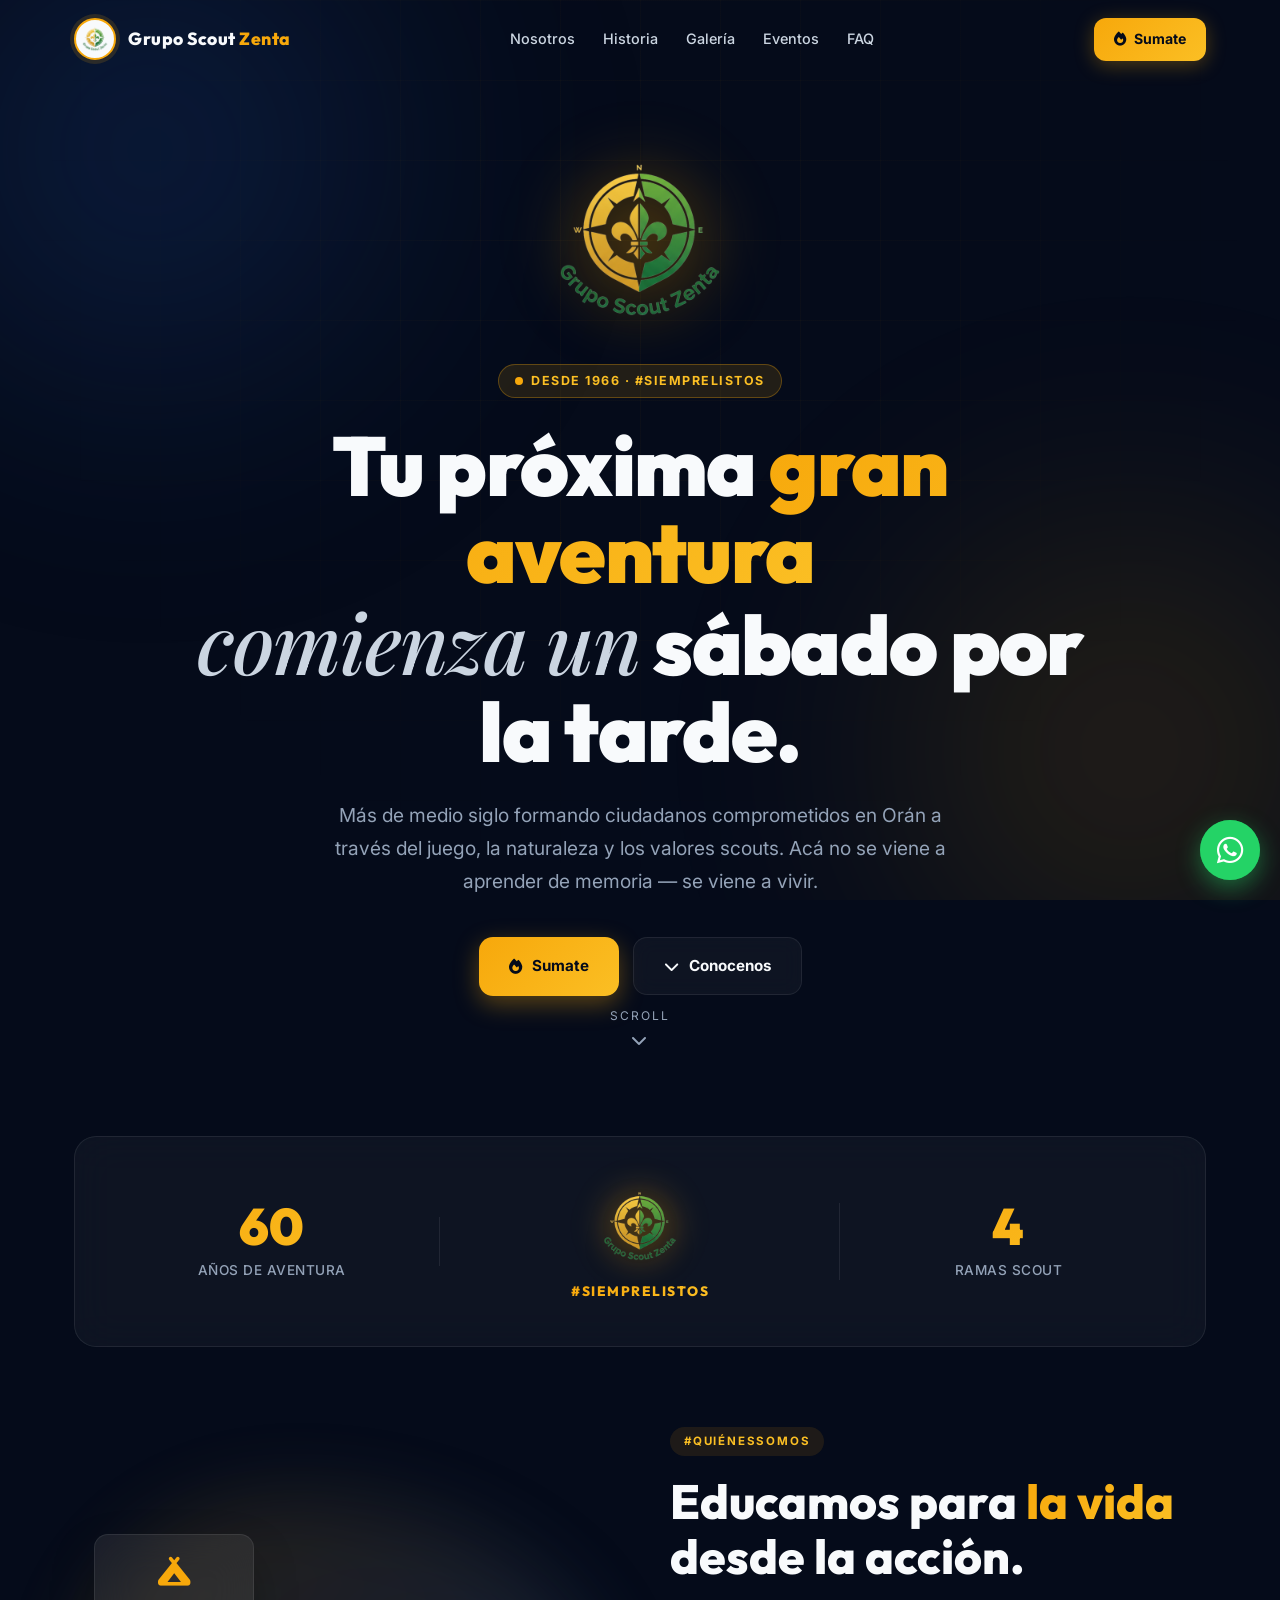
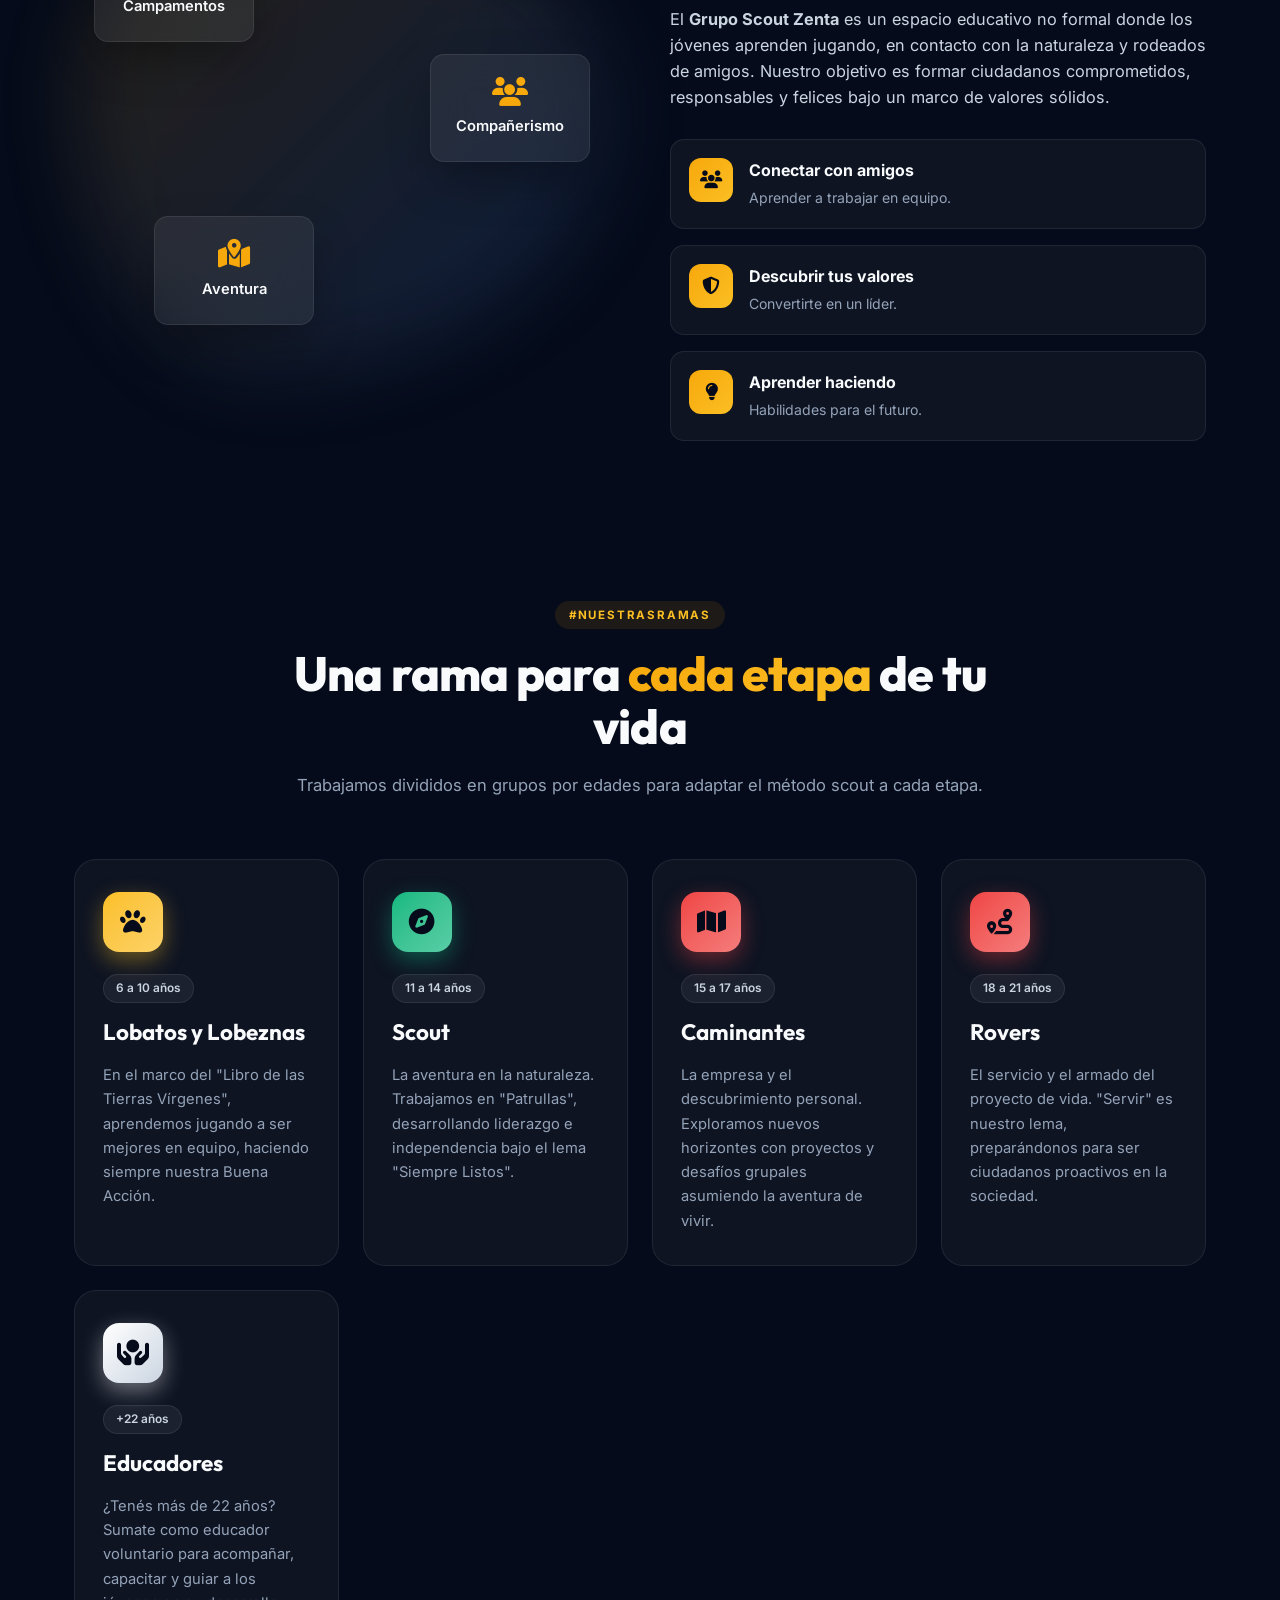
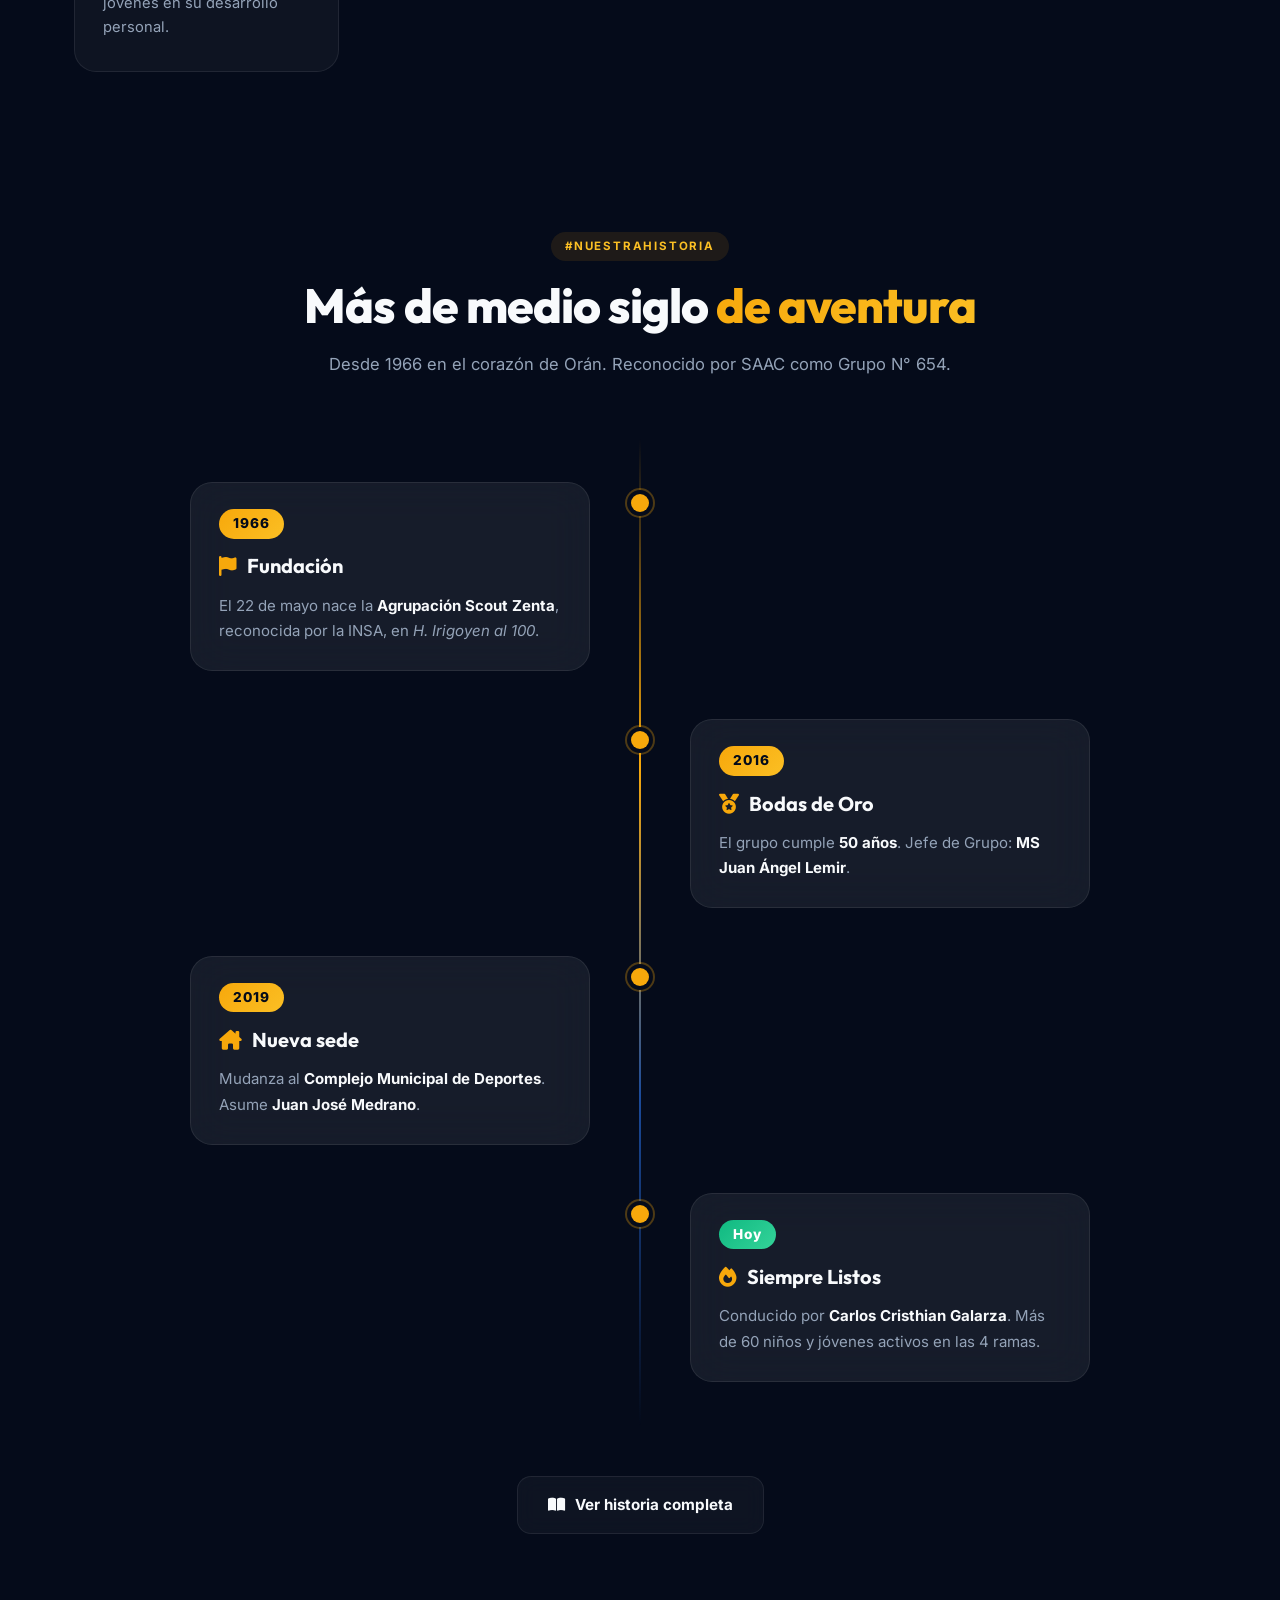
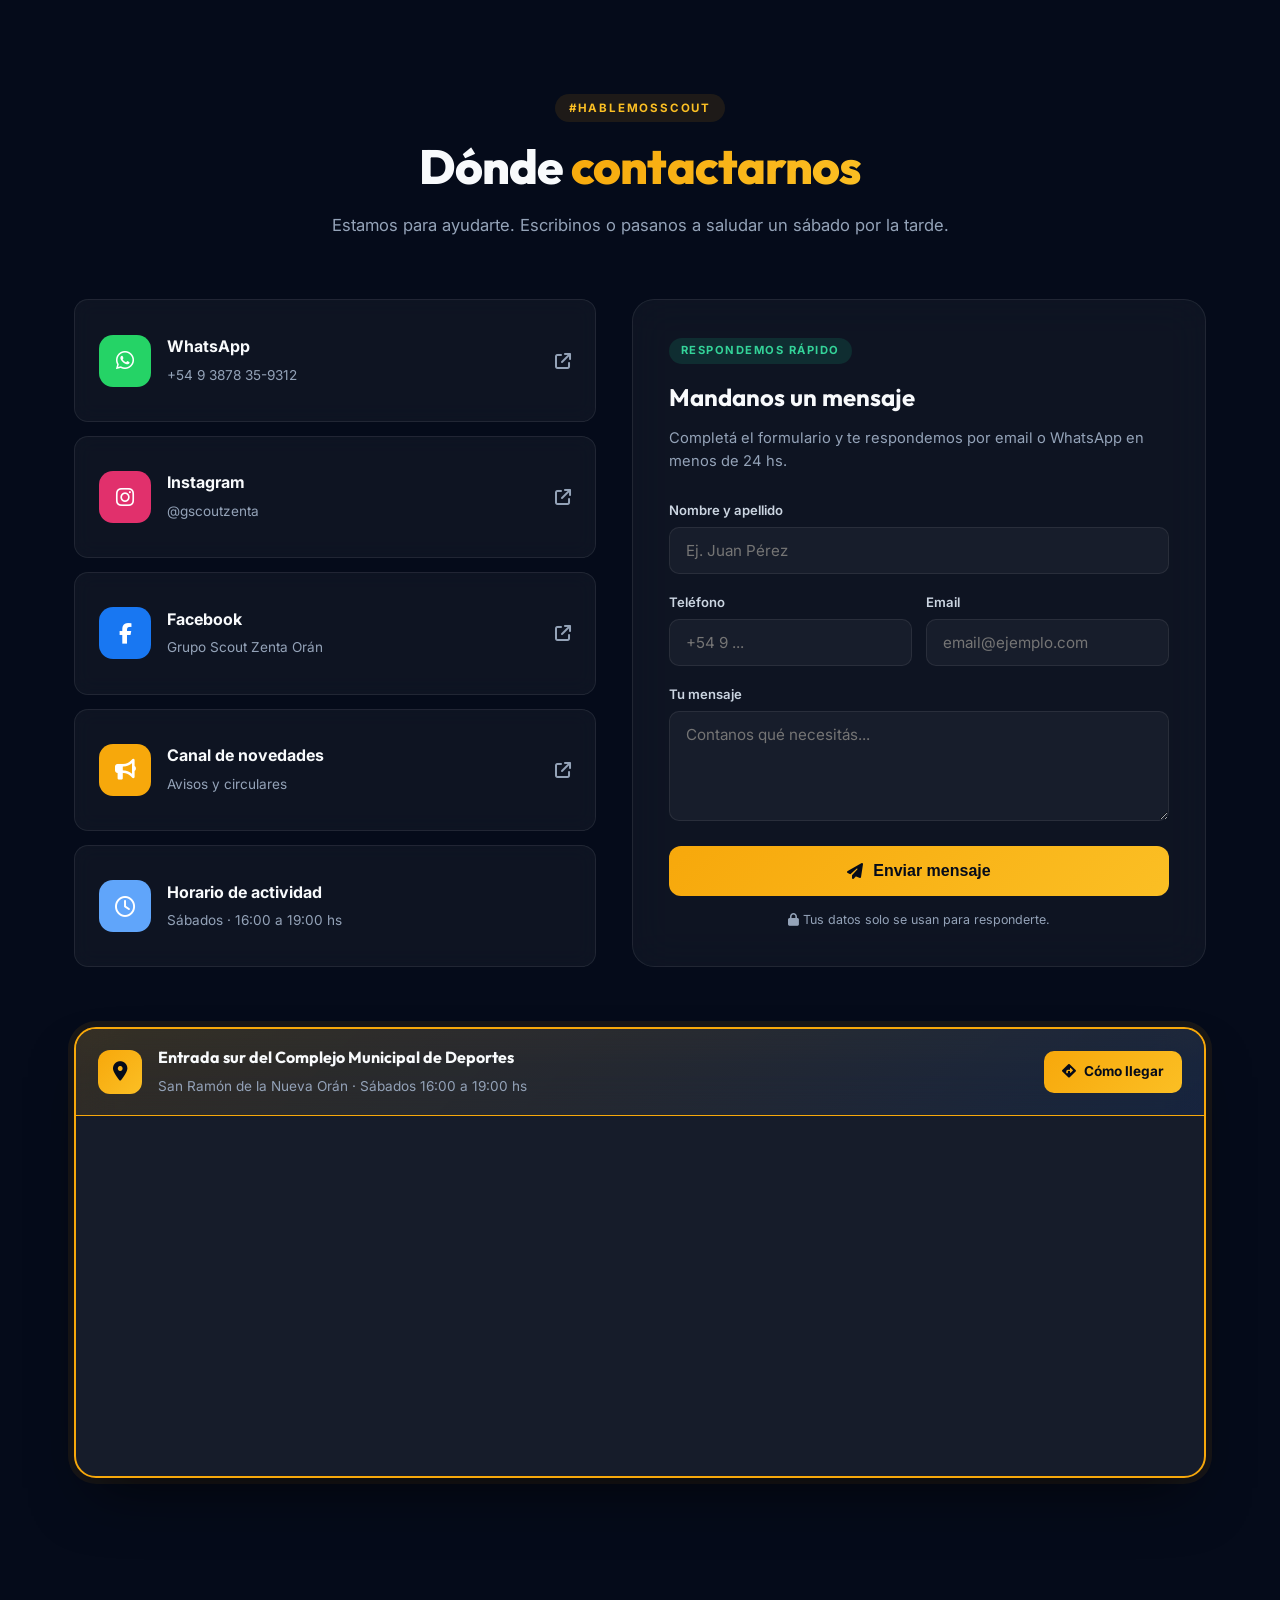
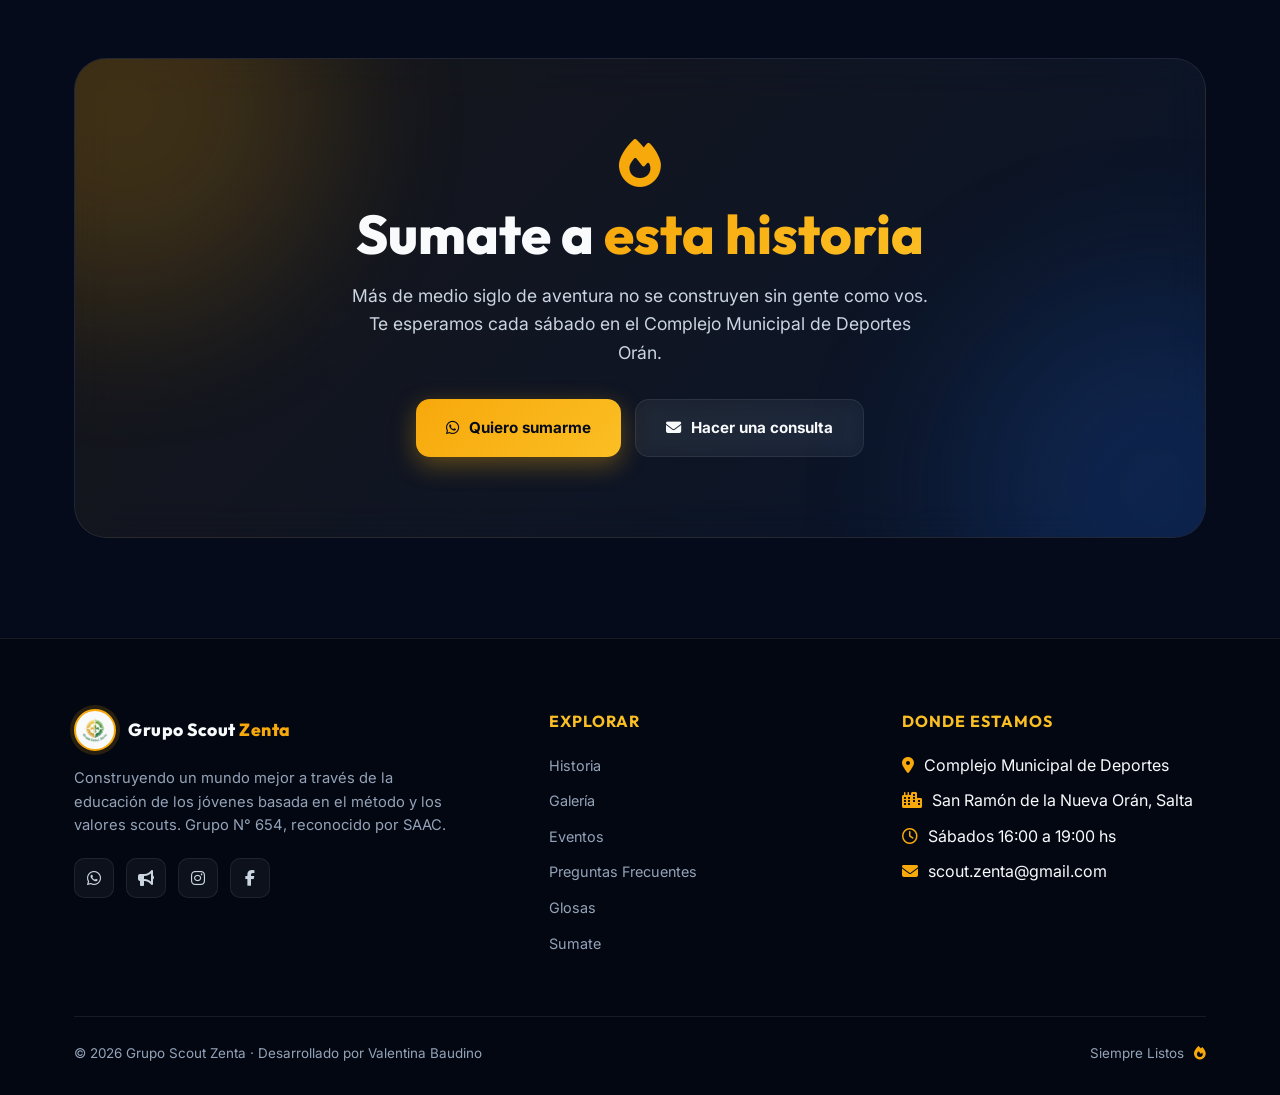
==== index.html @ f542bc48 "Formulario de contacto -> gscoutzenta@gmail.com (email público sigue siendo scout.zenta)" ====
<!DOCTYPE html>
<html lang="es">
<head>
  <meta charset="UTF-8" />
  <meta name="viewport" content="width=device-width, initial-scale=1.0" />
  <title>Grupo Scout Zenta · Más de medio siglo formando aventureros en Orán</title>
  <meta name="description" content="Desde 1966 en el corazón de Orán. Formamos niños y jóvenes con el método scout en Lobatos, Scout, Caminantes y Rovers. Sumate a la aventura." />
  <meta name="theme-color" content="#0b2b5d" />
  <link rel="icon" href="assets/logosf.png" type="image/png" />
  <link rel="apple-touch-icon" href="assets/logosf.png" />
  <link rel="canonical" href="https://scoutzenta.com/" />
  <meta property="og:type" content="website" />
  <meta property="og:url" content="https://scoutzenta.com/" />
  <meta property="og:title" content="Grupo Scout Zenta · Siempre Listos" />
  <meta property="og:description" content="Más de medio siglo de aventura scout en Orán. Lobatos, Scout, Caminantes y Rovers. Sábados de 16 a 19 hs." />
  <meta property="og:image" content="https://scoutzenta.com/assets/logo.png" />
  <meta property="og:locale" content="es_AR" />
  <meta name="twitter:card" content="summary_large_image" />
  <meta name="twitter:title" content="Grupo Scout Zenta · Siempre Listos" />
  <meta name="twitter:description" content="Más de medio siglo de aventura scout en Orán. Sumate a la aventura." />
  <meta name="twitter:image" content="https://scoutzenta.com/assets/logo.png" />

  <script type="application/ld+json">
  {
    "@context": "https://schema.org",
    "@type": ["Organization", "NGO"],
    "name": "Grupo Scout Zenta",
    "alternateName": "Agrupación Scout Zenta · Grupo N° 654",
    "url": "https://scoutzenta.com/",
    "logo": "https://scoutzenta.com/assets/logo.png",
    "image": "https://scoutzenta.com/assets/logo.png",
    "description": "Grupo scout de San Ramón de la Nueva Orán, Salta. Desde 1966 formamos niños y jóvenes con el método scout en cuatro ramas: Lobatos, Scout, Caminantes y Rovers.",
    "foundingDate": "1966-05-22",
    "slogan": "Siempre Listos",
    "email": "scout.zenta@gmail.com",
    "telephone": "+5493878359312",
    "areaServed": "San Ramón de la Nueva Orán, Salta, Argentina",
    "address": {
      "@type": "PostalAddress",
      "streetAddress": "Complejo Municipal de Deportes",
      "addressLocality": "San Ramón de la Nueva Orán",
      "addressRegion": "Salta",
      "addressCountry": "AR"
    },
    "sameAs": [
      "https://instagram.com/gscoutzenta",
      "https://www.facebook.com/share/1HpJdo8r63/"
    ]
  }
  </script>

  <link rel="preconnect" href="https://fonts.googleapis.com" />
  <link rel="preconnect" href="https://fonts.gstatic.com" crossorigin />
  <link href="https://fonts.googleapis.com/css2?family=Inter:wght@300;400;500;600;700&family=Outfit:wght@500;600;700;800;900&family=Playfair+Display:ital,wght@1,500;1,700&display=swap" rel="stylesheet" />
  <link rel="stylesheet" href="assets/css/zenta.css" />
  <link rel="stylesheet" href="https://cdnjs.cloudflare.com/ajax/libs/font-awesome/6.5.1/css/all.min.css" crossorigin="anonymous" referrerpolicy="no-referrer" />

  <style>
    /* ===== Hero ===== */
    .hero {
      min-height: 100vh;
      display: flex; align-items: center; justify-content: center;
      position: relative;
      padding: 140px 0 80px;
      text-align: center;
      overflow: hidden;
    }
    .hero-logo-wrap {
      position: relative;
      display: inline-block;
      margin-bottom: 24px;
      width: 200px; height: 200px;
    }
    .hero-logo-wrap::before {
      content: "";
      position: absolute;
      inset: -10px;
      border-radius: 50%;
      background: radial-gradient(circle at center,
        rgba(247, 168, 11, 0.55) 0%,
        rgba(247, 168, 11, 0.18) 30%,
        transparent 65%);
      filter: blur(28px);
      pointer-events: none;
      z-index: 0;
      animation: logo-pulse 5s ease-in-out infinite;
    }
    @keyframes logo-pulse {
      0%, 100% { transform: scale(1); opacity: 0.85; }
      50% { transform: scale(1.08); opacity: 1; }
    }
    .hero-logo {
      position: relative;
      width: 100%; height: 100%;
      z-index: 1;
    }
    .hero-logo img {
      width: 100%; height: 100%;
      object-fit: contain;
      filter: drop-shadow(0 12px 24px rgba(0, 0, 0, 0.45));
    }
    .hero-badge {
      display: flex; width: fit-content;
      margin: 0 auto 24px;
      align-items: center; gap: 8px;
      padding: 6px 16px;
      background: rgba(247, 168, 11, 0.12);
      border: 1px solid rgba(247, 168, 11, 0.3);
      border-radius: 999px;
      color: var(--gold-light);
      font-size: 0.78rem; font-weight: 700;
      letter-spacing: 1.5px; text-transform: uppercase;
    }
    .hero-badge .dot {
      width: 8px; height: 8px;
      background: var(--gold);
      border-radius: 50%;
      animation: pulse 2s ease-in-out infinite;
    }
    @keyframes pulse {
      0%,100% { transform: scale(1); opacity: 1; }
      50% { transform: scale(1.4); opacity: 0.6; }
    }
    .hero h1 {
      font-family: var(--font-display);
      font-size: clamp(2.4rem, 6.5vw, 5.2rem);
      font-weight: 900;
      line-height: 1.05;
      letter-spacing: -0.02em;
      max-width: 900px;
      margin: 0 auto 24px;
    }
    .hero h1 .gold {
      background: linear-gradient(135deg, var(--gold), var(--gold-light));
      -webkit-background-clip: text; background-clip: text;
      -webkit-text-fill-color: transparent;
    }
    .hero h1 .serif {
      font-family: var(--font-serif);
      font-style: italic; font-weight: 500;
      display: inline-block; color: var(--text-soft);
    }
    .hero p.lead {
      font-size: clamp(1rem, 1.6vw, 1.2rem);
      color: var(--text-mute);
      max-width: 640px; margin: 0 auto 40px;
      line-height: 1.7;
    }
    .hero-actions {
      display: flex; gap: 14px; justify-content: center; flex-wrap: wrap;
    }
    .scroll-cue {
      position: absolute;
      bottom: 28px; left: 50%;
      transform: translateX(-50%);
      color: var(--text-mute);
      font-size: 0.75rem; text-transform: uppercase; letter-spacing: 2px;
      animation: bob 2.4s ease-in-out infinite;
      text-decoration: none;
    }
    .scroll-cue i { display: block; margin-top: 6px; font-size: 1rem; }
    @keyframes bob {
      0%,100% { transform: translate(-50%, 0); opacity: 0.7; }
      50% { transform: translate(-50%, 8px); opacity: 1; }
    }

    /* ===== Stats ===== */
    .stats { padding: 60px 0 0; }
    .stats-grid {
      display: grid; grid-template-columns: 1fr 1.2fr 1fr; gap: 24px;
      padding: 40px;
      background: var(--glass);
      border: 1px solid var(--line);
      border-radius: var(--radius);
      backdrop-filter: blur(20px);
      align-items: center;
    }
    .stat { text-align: center; position: relative; }
    .stat:not(:last-child)::after {
      content: ""; position: absolute;
      right: -12px; top: 20%; bottom: 20%;
      width: 1px; background: var(--line);
    }
    .stat-brand {
      display: flex; flex-direction: column;
      align-items: center; gap: 10px;
      padding: 4px 0;
    }
    .stat-brand .mini-emblem {
      width: 90px; height: 90px;
      position: relative;
    }
    .stat-brand .mini-emblem::before {
      content: "";
      position: absolute;
      inset: -8px;
      border-radius: 50%;
      background: radial-gradient(circle, rgba(247, 168, 11, 0.45), transparent 65%);
      filter: blur(14px);
      animation: badge-glow 4s ease-in-out infinite;
      z-index: 0;
    }
    .stat-brand .mini-emblem img {
      position: relative;
      width: 100%; height: 100%;
      object-fit: contain;
      filter: drop-shadow(0 6px 12px rgba(0, 0, 0, 0.4));
      z-index: 1;
    }
    @keyframes badge-glow {
      0%,100% { transform: scale(1); opacity: 0.7; }
      50% { transform: scale(1.15); opacity: 1; }
    }
    .stat-brand .hash {
      font-family: var(--font-display);
      font-weight: 800;
      font-size: 0.85rem;
      letter-spacing: 1.5px;
      background: linear-gradient(135deg, var(--gold), var(--gold-light));
      -webkit-background-clip: text; background-clip: text;
      -webkit-text-fill-color: transparent;
      text-transform: uppercase;
    }
    .stat-num {
      font-family: var(--font-display);
      font-size: clamp(2.2rem, 4vw, 3.4rem);
      font-weight: 900;
      background: linear-gradient(135deg, var(--gold), var(--gold-light));
      -webkit-background-clip: text; background-clip: text;
      -webkit-text-fill-color: transparent;
      line-height: 1;
    }
    .stat-label {
      margin-top: 8px;
      color: var(--text-mute);
      font-size: 0.85rem; font-weight: 500;
      letter-spacing: 0.5px; text-transform: uppercase;
    }

    /* ===== About ===== */
    .about-grid {
      display: grid; grid-template-columns: 1fr 1fr;
      gap: 60px; align-items: center;
    }
    .about-visual { position: relative; height: 480px; }
    .blob {
      position: absolute; inset: 0;
      background: linear-gradient(135deg, rgba(247, 168, 11, 0.2), rgba(27, 75, 155, 0.4));
      border-radius: 40% 60% 65% 35% / 40% 45% 55% 60%;
      animation: morph 14s ease-in-out infinite;
      filter: blur(40px);
      opacity: 0.7;
    }
    @keyframes morph {
      0%,100% { border-radius: 40% 60% 65% 35% / 40% 45% 55% 60%; }
      50% { border-radius: 60% 40% 35% 65% / 60% 55% 45% 40%; }
    }
    .photo-cards { position: absolute; inset: 20px; }
    .pcard {
      position: absolute;
      background: var(--glass-strong);
      border: 1px solid var(--line);
      backdrop-filter: blur(20px);
      border-radius: var(--radius-sm);
      padding: 22px;
      display: flex; flex-direction: column; align-items: center; gap: 10px;
      width: 160px;
      box-shadow: 0 20px 50px -10px rgba(0,0,0,0.4);
      transition: transform 0.4s ease;
    }
    .pcard:hover { transform: translateY(-8px) rotate(-2deg); }
    .pcard i { font-size: 1.8rem; color: var(--gold); }
    .pcard span { font-weight: 600; font-size: 0.92rem; }
    .pc-1 { top: 20px; left: 0; animation: floaty 6s ease-in-out infinite; }
    .pc-2 { top: 140px; right: 0; animation: floaty 6s ease-in-out 1s infinite; }
    .pc-3 { bottom: 30px; left: 60px; animation: floaty 6s ease-in-out 2s infinite; }
    @keyframes floaty {
      0%,100% { transform: translateY(0); }
      50% { transform: translateY(-12px); }
    }
    .about-text h2 {
      font-family: var(--font-display);
      font-size: clamp(2rem, 4vw, 3rem);
      font-weight: 800;
      line-height: 1.15;
      margin-bottom: 22px;
    }
    .about-text h2 .gold {
      background: linear-gradient(135deg, var(--gold), var(--gold-light));
      -webkit-background-clip: text; background-clip: text;
      -webkit-text-fill-color: transparent;
    }
    .about-text p { color: var(--text-soft); margin-bottom: 22px; font-size: 1.02rem; }
    .values { display: grid; gap: 16px; margin-top: 28px; }
    .value {
      display: flex; gap: 16px; align-items: flex-start;
      padding: 18px;
      background: var(--glass);
      border: 1px solid var(--line);
      border-radius: var(--radius-sm);
      transition: all 0.3s;
    }
    .value:hover {
      background: var(--glass-strong);
      transform: translateX(6px);
      border-color: var(--gold);
    }
    .value-icon {
      width: 44px; height: 44px;
      background: linear-gradient(135deg, var(--gold), var(--gold-light));
      color: var(--navy-deep);
      border-radius: 12px;
      display: flex; align-items: center; justify-content: center;
      font-size: 1.1rem;
      flex-shrink: 0;
    }
    .value h4 { color: var(--text); margin-bottom: 4px; font-size: 1rem; }
    .value p { color: var(--text-mute); margin: 0; font-size: 0.88rem; }

    /* ===== Ramas ===== */
    .ramas-grid {
      display: grid;
      grid-template-columns: repeat(auto-fit, minmax(260px, 1fr));
      gap: 24px;
    }
    .rama {
      position: relative;
      padding: 32px 28px;
      background: var(--glass);
      border: 1px solid var(--line);
      border-radius: var(--radius);
      overflow: hidden;
      transition: all 0.4s cubic-bezier(0.4, 0, 0.2, 1);
    }
    .rama::before {
      content: ""; position: absolute; inset: 0;
      background: linear-gradient(135deg, transparent 50%, var(--accent) 200%);
      opacity: 0; transition: opacity 0.4s;
    }
    .rama:hover::before { opacity: 0.15; }
    .rama:hover { transform: translateY(-10px); border-color: var(--accent); }
    .rama-icon {
      width: 60px; height: 60px;
      border-radius: 16px;
      background: linear-gradient(135deg, var(--accent), color-mix(in srgb, var(--accent) 70%, white));
      display: flex; align-items: center; justify-content: center;
      font-size: 1.6rem; color: var(--navy-deep);
      margin-bottom: 22px;
      box-shadow: 0 8px 22px color-mix(in srgb, var(--accent) 40%, transparent);
    }
    .rama-age {
      display: inline-block;
      padding: 4px 12px;
      background: rgba(255,255,255,0.06);
      border: 1px solid var(--line);
      border-radius: 999px;
      font-size: 0.74rem; font-weight: 600;
      color: var(--text-soft); margin-bottom: 12px;
    }
    .rama h3 {
      font-family: var(--font-display);
      font-size: 1.4rem; font-weight: 700; margin-bottom: 12px;
    }
    .rama p { color: var(--text-mute); font-size: 0.92rem; line-height: 1.65; }
    .rama.lobatos { --accent: #fbbf24; }
    .rama.scout { --accent: #10b981; }
    .rama.caminantes { --accent: #ef4444; }
    .rama.rovers { --accent: #ef4444; }
    .rama.educadores { --accent: #ffffff; }

    /* ===== Timeline mini ===== */
    .timeline {
      position: relative; max-width: 900px; margin: 0 auto; padding: 20px 0;
    }
    .timeline::before {
      content: ""; position: absolute;
      left: 50%; top: 0; bottom: 0;
      width: 2px;
      background: linear-gradient(180deg, transparent, var(--gold), var(--navy-glow), transparent);
      transform: translateX(-50%);
    }
    .tl-item { position: relative; width: 50%; padding: 24px 50px 24px 0; }
    .tl-item:nth-child(even) { margin-left: 50%; padding: 24px 0 24px 50px; }
    .tl-dot {
      position: absolute; top: 36px;
      width: 18px; height: 18px;
      border-radius: 50%;
      background: var(--gold);
      box-shadow: 0 0 0 4px var(--navy-deep), 0 0 0 6px rgba(247, 168, 11, 0.3);
      z-index: 2;
    }
    .tl-item:nth-child(odd) .tl-dot { right: -9px; }
    .tl-item:nth-child(even) .tl-dot { left: -9px; }
    .tl-card {
      background: var(--glass-strong);
      border: 1px solid var(--line);
      backdrop-filter: blur(20px);
      border-radius: var(--radius);
      padding: 26px 28px;
      transition: all 0.4s;
    }
    .tl-card:hover { transform: translateY(-4px); border-color: var(--gold); }
    .tl-year {
      display: inline-block;
      padding: 4px 14px;
      background: linear-gradient(135deg, var(--gold), var(--gold-light));
      color: var(--navy-deep);
      font-weight: 800;
      border-radius: 999px;
      font-size: 0.85rem; letter-spacing: 1px;
      margin-bottom: 12px;
    }
    .tl-year.now { background: linear-gradient(135deg, var(--green-accent), #34d399); color: white; }
    .tl-card h3 {
      font-family: var(--font-display);
      font-size: 1.25rem; margin-bottom: 10px;
      display: flex; gap: 10px; align-items: center;
    }
    .tl-card h3 i { color: var(--gold); }
    .tl-card p { color: var(--text-mute); font-size: 0.94rem; line-height: 1.7; }
    .tl-card strong { color: var(--text); }

    /* ===== Contact ===== */
    .contact-grid {
      display: grid;
      grid-template-columns: 1fr 1.1fr;
      gap: 36px; align-items: stretch;
    }
    .channels { display: grid; gap: 14px; }
    .channel {
      display: flex; align-items: center; gap: 16px;
      padding: 22px 24px;
      background: var(--glass);
      border: 1px solid var(--line);
      border-radius: var(--radius-sm);
      text-decoration: none; color: var(--text);
      transition: all 0.3s; backdrop-filter: blur(10px);
    }
    .channel:hover {
      background: var(--glass-strong);
      transform: translateX(8px);
      border-color: var(--c-color, var(--gold));
    }
    .ch-icon {
      width: 52px; height: 52px;
      border-radius: 14px;
      background: var(--c-color);
      color: white;
      display: flex; align-items: center; justify-content: center;
      font-size: 1.3rem; flex-shrink: 0;
    }
    .ch-body { flex: 1; }
    .ch-body strong { display: block; font-size: 1rem; margin-bottom: 2px; }
    .ch-body span { color: var(--text-mute); font-size: 0.85rem; }
    .channel i.fa-arrow-up-right-from-square { color: var(--text-mute); }
    .ch-wa { --c-color: #25d366; }
    .ch-ig { --c-color: #e1306c; }
    .ch-fb { --c-color: #1877f2; }
    .ch-canal { --c-color: #f7a80b; }
    .ch-time { --c-color: #60a5fa; cursor: default; }

    .contact-form {
      background: var(--glass);
      border: 1px solid var(--line);
      border-radius: var(--radius);
      padding: 36px;
      backdrop-filter: blur(20px);
    }
    .form-tag {
      display: inline-block;
      padding: 4px 12px;
      background: rgba(16, 185, 129, 0.15);
      color: #34d399;
      border-radius: 999px;
      font-size: 0.7rem; font-weight: 700;
      letter-spacing: 1.5px; text-transform: uppercase;
      margin-bottom: 14px;
    }
    .contact-form h3 {
      font-family: var(--font-display);
      font-size: 1.5rem; margin-bottom: 10px;
    }
    .contact-form > p {
      color: var(--text-mute); font-size: 0.92rem; margin-bottom: 26px;
    }
    .form-field { display: block; margin-bottom: 18px; }
    .form-field span {
      display: block;
      color: var(--text-soft);
      font-size: 0.82rem; font-weight: 600;
      margin-bottom: 6px;
    }
    .form-field input,
    .form-field textarea {
      width: 100%; padding: 13px 16px;
      background: rgba(255,255,255,0.04);
      border: 1px solid var(--line);
      border-radius: 10px; color: var(--text);
      font-family: inherit; font-size: 0.95rem;
      transition: all 0.25s;
    }
    .form-field input:focus, .form-field textarea:focus {
      outline: none; border-color: var(--gold);
      background: rgba(255,255,255,0.06);
      box-shadow: 0 0 0 3px rgba(247, 168, 11, 0.15);
    }
    .form-field textarea { resize: vertical; min-height: 110px; }
    .form-row { display: grid; grid-template-columns: 1fr 1fr; gap: 14px; }
    .submit-btn {
      width: 100%; padding: 16px;
      background: linear-gradient(135deg, var(--gold), var(--gold-light));
      color: var(--navy-deep);
      border: none; border-radius: 12px;
      font-weight: 700; font-size: 1rem;
      cursor: pointer; transition: all 0.3s;
      display: flex; align-items: center; justify-content: center; gap: 10px;
    }
    .submit-btn:hover {
      transform: translateY(-2px);
      box-shadow: 0 10px 30px rgba(247, 168, 11, 0.4);
    }
    .form-mini {
      display: block; margin-top: 14px;
      color: var(--text-mute);
      font-size: 0.78rem; text-align: center;
    }
    .map {
      margin-top: 60px;
      border-radius: var(--radius);
      overflow: hidden;
      border: 2px solid var(--gold);
      box-shadow: 0 30px 60px -20px rgba(0,0,0,0.6), 0 0 0 6px rgba(247, 168, 11, 0.08);
      background: var(--glass-strong);
    }
    .map-banner {
      display: flex; align-items: center; gap: 16px;
      padding: 16px 22px;
      background: linear-gradient(135deg, rgba(247, 168, 11, 0.12), rgba(27, 75, 155, 0.18));
      border-bottom: 1px solid var(--gold);
      backdrop-filter: blur(20px);
    }
    .map-banner > i {
      width: 44px; height: 44px;
      flex-shrink: 0;
      background: linear-gradient(135deg, var(--gold), var(--gold-light));
      color: var(--navy-deep);
      border-radius: 12px;
      display: flex; align-items: center; justify-content: center;
      font-size: 1.2rem;
    }
    .map-banner > div { flex: 1; min-width: 0; }
    .map-banner strong {
      display: block;
      font-family: var(--font-display);
      font-size: 1rem;
      color: var(--text);
      margin-bottom: 2px;
    }
    .map-banner span {
      color: var(--text-mute);
      font-size: 0.85rem;
    }
    .map-link {
      display: inline-flex; align-items: center; gap: 8px;
      padding: 10px 18px;
      background: linear-gradient(135deg, var(--gold), var(--gold-light));
      color: var(--navy-deep);
      border-radius: 10px;
      text-decoration: none;
      font-weight: 700;
      font-size: 0.85rem;
      transition: all 0.25s;
      white-space: nowrap;
    }
    .map-link:hover {
      transform: translateY(-2px);
      box-shadow: 0 8px 20px rgba(247, 168, 11, 0.45);
    }
    .map iframe {
      display: block; width: 100%; height: 360px; border: 0;
    }
    @media (max-width: 620px) {
      .map-banner { flex-wrap: wrap; }
      .map-link { width: 100%; justify-content: center; }
    }

    /* ===== CTA Final ===== */
    .cta-final { padding: 100px 0; }
    .cta-box {
      position: relative; text-align: center;
      padding: 80px 40px;
      background: linear-gradient(135deg, rgba(247, 168, 11, 0.08), rgba(27, 75, 155, 0.15));
      border: 1px solid var(--line);
      border-radius: 32px;
      overflow: hidden;
      backdrop-filter: blur(20px);
    }
    .cta-box::before, .cta-box::after {
      content: ""; position: absolute;
      width: 400px; height: 400px;
      border-radius: 50%; filter: blur(80px);
    }
    .cta-box::before { top: -150px; left: -150px; background: var(--gold); opacity: 0.18; }
    .cta-box::after { bottom: -150px; right: -150px; background: var(--navy-glow); opacity: 0.3; }
    .cta-flame {
      font-size: 3rem; color: var(--gold); margin-bottom: 18px;
      animation: flicker 2.5s ease-in-out infinite;
    }
    @keyframes flicker {
      0%,100% { transform: scale(1) rotate(-2deg); }
      50% { transform: scale(1.08) rotate(3deg); }
    }
    .cta-box h2 {
      font-family: var(--font-display);
      font-size: clamp(2rem, 4.5vw, 3.4rem);
      font-weight: 800; line-height: 1.1;
      margin-bottom: 18px; position: relative;
    }
    .cta-box p {
      color: var(--text-soft); font-size: 1.1rem;
      max-width: 580px; margin: 0 auto 32px; position: relative;
    }
    .cta-actions {
      display: flex; gap: 14px;
      justify-content: center; flex-wrap: wrap;
      position: relative;
    }

    /* Toast */
    .toast {
      position: fixed; bottom: 30px; right: 30px;
      background: var(--glass-strong);
      backdrop-filter: blur(20px);
      border: 1px solid var(--gold);
      border-radius: var(--radius-sm);
      padding: 18px 22px;
      display: flex; gap: 14px; align-items: center;
      box-shadow: 0 20px 40px rgba(0,0,0,0.4);
      transform: translateY(100px); opacity: 0;
      transition: all 0.4s cubic-bezier(0.4, 0, 0.2, 1);
      z-index: 300;
    }
    .toast.show { transform: translateY(0); opacity: 1; }
    .toast i { color: var(--gold); font-size: 1.4rem; }
    .toast strong { display: block; font-size: 0.95rem; }
    .toast small { color: var(--text-mute); font-size: 0.82rem; }

    @media (max-width: 920px) {
      .stats-grid { grid-template-columns: 1fr; padding: 26px; gap: 30px; }
      .stat:not(:last-child)::after { display: none; }
      .stat-brand .mini-emblem { width: 64px; height: 64px; }
      .about-grid { grid-template-columns: 1fr; gap: 30px; }
      .about-visual { height: 340px; }
      .contact-grid { grid-template-columns: 1fr; }
      .timeline::before { left: 18px; }
      .tl-item, .tl-item:nth-child(even) {
        width: 100%; margin-left: 0;
        padding: 24px 0 24px 50px;
      }
      .tl-item:nth-child(odd) .tl-dot,
      .tl-item:nth-child(even) .tl-dot { left: 8px; right: auto; }
    }
    @media (max-width: 540px) {
      .hero { padding: 120px 0 60px; }
      .hero-logo { width: 120px; height: 120px; }
      .stats-grid { grid-template-columns: 1fr; }
      .stat::after { display: none !important; }
      .form-row { grid-template-columns: 1fr; }
      .contact-form { padding: 26px; }
      .cta-box { padding: 50px 24px; }
    }
  </style>
</head>

<body>

  <div class="bg-aurora"></div>
  <div class="bg-grid"></div>

  <!-- NAV -->
  <nav class="nav" id="nav">
    <div class="container nav-inner">
      <a href="index.html" class="brand">
        <img src="assets/logosf.png" alt="Logo Grupo Scout Zenta" class="brand-logo" />
        <span class="brand-text">Grupo Scout <span>Zenta</span></span>
      </a>
      <ul class="nav-links">
        <li><a href="#nosotros">Nosotros</a></li>
        <li><a href="historia.html">Historia</a></li>
        <li><a href="galeria.html">Galería</a></li>
        <li><a href="eventos.html">Eventos</a></li>
        <li><a href="faq.html">FAQ</a></li>
      </ul>
      <div style="display:flex; gap:10px; align-items:center;">
        <a href="#contacto" class="nav-cta">
          <i class="fa-solid fa-fire"></i> Sumate
        </a>
        <button class="nav-toggle" id="nav-toggle" aria-label="Abrir menú"><i class="fa-solid fa-bars"></i></button>
      </div>
    </div>
  </nav>

  <aside class="mobile-panel" id="mobile-panel" aria-hidden="true">
    <button class="mobile-close" id="mobile-close" aria-label="Cerrar"><i class="fa-solid fa-xmark"></i></button>
    <ul>
      <li><a href="#nosotros"><i class="fa-solid fa-shield-halved"></i> Nosotros</a></li>
      <li><a href="historia.html"><i class="fa-solid fa-book-open"></i> Historia</a></li>
      <li><a href="galeria.html"><i class="fa-solid fa-images"></i> Galería</a></li>
      <li><a href="eventos.html"><i class="fa-solid fa-calendar-days"></i> Eventos</a></li>
      <li><a href="faq.html"><i class="fa-solid fa-circle-question"></i> FAQ</a></li>
      <li><a href="glosas.html"><i class="fa-solid fa-feather-pointed"></i> Glosas</a></li>
    </ul>
    <a href="#contacto" class="mobile-cta">
      <i class="fa-solid fa-fire"></i> Sumate
    </a>
  </aside>

  <!-- HERO -->
  <header class="hero" id="inicio">
    <div class="container">
      <div class="hero-logo-wrap reveal scale">
        <div class="hero-logo">
          <img src="assets/logosf.png" alt="Logo Grupo Scout Zenta" />
        </div>
      </div>
      <div class="hero-badge reveal delay-1">
        <span class="dot"></span> Desde 1966 · #SiempreListos
      </div>
      <h1 class="reveal delay-2">
        Tu próxima <span class="gold">gran aventura</span><br />
        <span class="serif">comienza un</span> sábado por la tarde.
      </h1>
      <p class="lead reveal delay-3">
        Más de medio siglo formando ciudadanos comprometidos en Orán a través del juego, la naturaleza y los valores scouts. Acá no se viene a aprender de memoria — se viene a vivir.
      </p>
      <div class="hero-actions reveal delay-4">
        <a href="#contacto" class="btn btn-primary">
          <i class="fa-solid fa-fire"></i> Sumate
        </a>
        <a href="#nosotros" class="btn btn-ghost">
          <i class="fa-solid fa-chevron-down"></i> Conocenos
        </a>
      </div>
    </div>
    <a href="#nosotros" class="scroll-cue" aria-label="Scroll">
      Scroll<i class="fa-solid fa-chevron-down"></i>
    </a>
  </header>

  <!-- STATS -->
  <section class="stats">
    <div class="container">
      <div class="stats-grid reveal">
        <div class="stat">
          <div class="stat-num" data-count="60">0</div>
          <div class="stat-label">Años de aventura</div>
        </div>
        <div class="stat stat-brand">
          <div class="mini-emblem"><img src="assets/logosf.png" alt="Logo Zenta" /></div>
          <div class="hash">#SiempreListos</div>
        </div>
        <div class="stat">
          <div class="stat-num" data-count="4">0</div>
          <div class="stat-label">Ramas scout</div>
        </div>
      </div>
    </div>
  </section>

  <!-- NOSOTROS -->
  <section id="nosotros" class="section">
    <div class="container">
      <div class="about-grid">
        <div class="about-visual reveal">
          <div class="blob"></div>
          <div class="photo-cards">
            <div class="pcard pc-1"><i class="fa-solid fa-campground"></i><span>Campamentos</span></div>
            <div class="pcard pc-2"><i class="fa-solid fa-users"></i><span>Compañerismo</span></div>
            <div class="pcard pc-3"><i class="fa-solid fa-map-location-dot"></i><span>Aventura</span></div>
          </div>
        </div>
        <div class="about-text">
          <div class="section-tag reveal">#QuiénesSomos</div>
          <h2 class="reveal delay-1">Educamos para <span class="gold">la vida</span><br />desde la acción.</h2>
          <p class="reveal delay-2">
            El <strong>Grupo Scout Zenta</strong> es un espacio educativo no formal donde los jóvenes aprenden jugando, en contacto con la naturaleza y rodeados de amigos. Nuestro objetivo es formar ciudadanos comprometidos, responsables y felices bajo un marco de valores sólidos.
          </p>
          <div class="values">
            <div class="value reveal delay-2">
              <div class="value-icon"><i class="fa-solid fa-users"></i></div>
              <div><h4>Conectar con amigos</h4><p>Aprender a trabajar en equipo.</p></div>
            </div>
            <div class="value reveal delay-3">
              <div class="value-icon"><i class="fa-solid fa-shield-halved"></i></div>
              <div><h4>Descubrir tus valores</h4><p>Convertirte en un líder.</p></div>
            </div>
            <div class="value reveal delay-4">
              <div class="value-icon"><i class="fa-solid fa-lightbulb"></i></div>
              <div><h4>Aprender haciendo</h4><p>Habilidades para el futuro.</p></div>
            </div>
          </div>
        </div>
      </div>
    </div>
  </section>

  <!-- RAMAS -->
  <section id="ramas" class="section">
    <div class="container">
      <div class="section-head">
        <div class="section-tag reveal">#NuestrasRamas</div>
        <h2 class="reveal delay-1">Una rama para <span class="gold">cada etapa</span> de tu vida</h2>
        <p class="reveal delay-2">Trabajamos divididos en grupos por edades para adaptar el método scout a cada etapa.</p>
      </div>
      <div class="ramas-grid">
        <div class="rama lobatos reveal">
          <div class="rama-icon"><i class="fa-solid fa-paw"></i></div>
          <span class="rama-age">6 a 10 años</span>
          <h3>Lobatos y Lobeznas</h3>
          <p>En el marco del "Libro de las Tierras Vírgenes", aprendemos jugando a ser mejores en equipo, haciendo siempre nuestra Buena Acción.</p>
        </div>
        <div class="rama scout reveal delay-1">
          <div class="rama-icon"><i class="fa-solid fa-compass"></i></div>
          <span class="rama-age">11 a 14 años</span>
          <h3>Scout</h3>
          <p>La aventura en la naturaleza. Trabajamos en "Patrullas", desarrollando liderazgo e independencia bajo el lema "Siempre Listos".</p>
        </div>
        <div class="rama caminantes reveal delay-2">
          <div class="rama-icon"><i class="fa-solid fa-map"></i></div>
          <span class="rama-age">15 a 17 años</span>
          <h3>Caminantes</h3>
          <p>La empresa y el descubrimiento personal. Exploramos nuevos horizontes con proyectos y desafíos grupales asumiendo la aventura de vivir.</p>
        </div>
        <div class="rama rovers reveal delay-3">
          <div class="rama-icon"><i class="fa-solid fa-route"></i></div>
          <span class="rama-age">18 a 21 años</span>
          <h3>Rovers</h3>
          <p>El servicio y el armado del proyecto de vida. "Servir" es nuestro lema, preparándonos para ser ciudadanos proactivos en la sociedad.</p>
        </div>
        <div class="rama educadores reveal delay-4">
          <div class="rama-icon" style="background: linear-gradient(135deg, #ffffff, #cbd5e1);"><i class="fa-solid fa-hands-holding-circle"></i></div>
          <span class="rama-age">+22 años</span>
          <h3>Educadores</h3>
          <p>¿Tenés más de 22 años? Sumate como educador voluntario para acompañar, capacitar y guiar a los jóvenes en su desarrollo personal.</p>
        </div>
      </div>
    </div>
  </section>

  <!-- MINI HISTORIA -->
  <section id="historia-mini" class="section">
    <div class="container">
      <div class="section-head">
        <div class="section-tag reveal">#NuestraHistoria</div>
        <h2 class="reveal delay-1">Más de medio siglo <span class="gold">de aventura</span></h2>
        <p class="reveal delay-2">Desde 1966 en el corazón de Orán. Reconocido por SAAC como Grupo N° 654.</p>
      </div>
      <div class="timeline">
        <div class="tl-item reveal">
          <div class="tl-dot"></div>
          <div class="tl-card">
            <span class="tl-year">1966</span>
            <h3><i class="fa-solid fa-flag"></i> Fundación</h3>
            <p>El 22 de mayo nace la <strong>Agrupación Scout Zenta</strong>, reconocida por la INSA, en <em>H. Irigoyen al 100</em>.</p>
          </div>
        </div>
        <div class="tl-item reveal">
          <div class="tl-dot"></div>
          <div class="tl-card">
            <span class="tl-year">2016</span>
            <h3><i class="fa-solid fa-medal"></i> Bodas de Oro</h3>
            <p>El grupo cumple <strong>50 años</strong>. Jefe de Grupo: <strong>MS Juan Ángel Lemir</strong>.</p>
          </div>
        </div>
        <div class="tl-item reveal">
          <div class="tl-dot"></div>
          <div class="tl-card">
            <span class="tl-year">2019</span>
            <h3><i class="fa-solid fa-house-chimney"></i> Nueva sede</h3>
            <p>Mudanza al <strong>Complejo Municipal de Deportes</strong>. Asume <strong>Juan José Medrano</strong>.</p>
          </div>
        </div>
        <div class="tl-item reveal">
          <div class="tl-dot"></div>
          <div class="tl-card">
            <span class="tl-year now">Hoy</span>
            <h3><i class="fa-solid fa-fire"></i> Siempre Listos</h3>
            <p>Conducido por <strong>Carlos Cristhian Galarza</strong>. Más de 60 niños y jóvenes activos en las 4 ramas.</p>
          </div>
        </div>
      </div>
      <div style="text-align:center; margin-top:50px;" class="reveal">
        <a href="historia.html" class="btn btn-ghost">
          <i class="fa-solid fa-book-open"></i> Ver historia completa
        </a>
      </div>
    </div>
  </section>

  <!-- CONTACTO -->
  <section id="contacto" class="section">
    <div class="container">
      <div class="section-head">
        <div class="section-tag reveal">#HablemosScout</div>
        <h2 class="reveal delay-1">Dónde <span class="gold">contactarnos</span></h2>
        <p class="reveal delay-2">Estamos para ayudarte. Escribinos o pasanos a saludar un sábado por la tarde.</p>
      </div>

      <div class="contact-grid">
        <div class="channels reveal">
          <a href="https://wa.me/5493878359312" target="_blank" rel="noopener" class="channel ch-wa">
            <div class="ch-icon"><i class="fa-brands fa-whatsapp"></i></div>
            <div class="ch-body"><strong>WhatsApp</strong><span>+54 9 3878 35-9312</span></div>
            <i class="fa-solid fa-arrow-up-right-from-square"></i>
          </a>
          <a href="https://instagram.com/gscoutzenta" target="_blank" rel="noopener" class="channel ch-ig">
            <div class="ch-icon"><i class="fa-brands fa-instagram"></i></div>
            <div class="ch-body"><strong>Instagram</strong><span>@gscoutzenta</span></div>
            <i class="fa-solid fa-arrow-up-right-from-square"></i>
          </a>
          <a href="https://www.facebook.com/share/1HpJdo8r63/" target="_blank" rel="noopener" class="channel ch-fb">
            <div class="ch-icon"><i class="fa-brands fa-facebook-f"></i></div>
            <div class="ch-body"><strong>Facebook</strong><span>Grupo Scout Zenta Orán</span></div>
            <i class="fa-solid fa-arrow-up-right-from-square"></i>
          </a>
          <a href="https://whatsapp.com/channel/0029Vb7MP3RLdQelYIBpIK2a" target="_blank" rel="noopener" class="channel ch-canal">
            <div class="ch-icon"><i class="fa-solid fa-bullhorn"></i></div>
            <div class="ch-body"><strong>Canal de novedades</strong><span>Avisos y circulares</span></div>
            <i class="fa-solid fa-arrow-up-right-from-square"></i>
          </a>
          <div class="channel ch-time">
            <div class="ch-icon"><i class="fa-regular fa-clock"></i></div>
            <div class="ch-body"><strong>Horario de actividad</strong><span>Sábados · 16:00 a 19:00 hs</span></div>
          </div>
        </div>

        <form
          method="POST"
          action="https://formsubmit.co/ajax/gscoutzenta@gmail.com"
          class="contact-form reveal delay-1" id="contact-form"
        >
          <input type="hidden" name="_subject" value="Nuevo mensaje desde scoutzenta.com" />
          <input type="hidden" name="_template" value="table" />
          <input type="hidden" name="_captcha" value="false" />
          <p style="display:none;"><label>No completar: <input name="_honey" /></label></p>
          <span class="form-tag">Respondemos rápido</span>
          <h3>Mandanos un mensaje</h3>
          <p>Completá el formulario y te respondemos por email o WhatsApp en menos de 24 hs.</p>
          <label class="form-field">
            <span>Nombre y apellido</span>
            <input type="text" name="nombre" required placeholder="Ej. Juan Pérez" />
          </label>
          <div class="form-row">
            <label class="form-field">
              <span>Teléfono</span>
              <input type="tel" name="telefono" placeholder="+54 9 ..." />
            </label>
            <label class="form-field">
              <span>Email</span>
              <input type="email" name="email" required placeholder="email@ejemplo.com" />
            </label>
          </div>
          <label class="form-field">
            <span>Tu mensaje</span>
            <textarea name="mensaje" required placeholder="Contanos qué necesitás..."></textarea>
          </label>
          <button type="submit" class="submit-btn">
            <i class="fa-solid fa-paper-plane"></i> Enviar mensaje
          </button>
          <small class="form-mini"><i class="fa-solid fa-lock"></i> Tus datos solo se usan para responderte.</small>
        </form>
      </div>

      <div class="map reveal">
        <div class="map-banner">
          <i class="fa-solid fa-location-dot"></i>
          <div>
            <strong>Entrada sur del Complejo Municipal de Deportes</strong>
            <span>San Ramón de la Nueva Orán · Sábados 16:00 a 19:00 hs</span>
          </div>
          <a href="https://www.google.com/maps?q=-23.157735487738822,-64.33162102758284" target="_blank" rel="noopener" class="map-link">
            <i class="fa-solid fa-diamond-turn-right"></i> Cómo llegar
          </a>
        </div>
        <iframe
          src="https://maps.google.com/maps?q=-23.157735487738822,-64.33162102758284&hl=es&z=17&output=embed"
          allowfullscreen="" loading="lazy" referrerpolicy="no-referrer-when-downgrade"
          title="Entrada sur · Complejo Municipal de Deportes Orán"></iframe>
      </div>
    </div>
  </section>

  <!-- CTA FINAL -->
  <section class="cta-final">
    <div class="container">
      <div class="cta-box reveal">
        <i class="fa-solid fa-fire cta-flame"></i>
        <h2>Sumate a <span style="background: linear-gradient(135deg, var(--gold), var(--gold-light)); -webkit-background-clip: text; background-clip: text; -webkit-text-fill-color: transparent;">esta historia</span></h2>
        <p>Más de medio siglo de aventura no se construyen sin gente como vos. Te esperamos cada sábado en el Complejo Municipal de Deportes Orán.</p>
        <div class="cta-actions">
          <a href="https://wa.me/5493878359312?text=Hola!%20Quiero%20sumarme%20al%20Grupo%20Scout%20Zenta" target="_blank" rel="noopener" class="btn btn-primary">
            <i class="fa-brands fa-whatsapp"></i> Quiero sumarme
          </a>
          <a href="#contacto" class="btn btn-ghost">
            <i class="fa-solid fa-envelope"></i> Hacer una consulta
          </a>
        </div>
      </div>
    </div>
  </section>

  <!-- FOOTER -->
  <footer class="footer">
    <div class="container">
      <div class="footer-grid">
        <div class="footer-brand">
          <a href="index.html" class="brand">
            <img src="assets/logosf.png" alt="Logo Zenta" class="brand-logo" />
            <span class="brand-text">Grupo Scout <span>Zenta</span></span>
          </a>
          <p>Construyendo un mundo mejor a través de la educación de los jóvenes basada en el método y los valores scouts. Grupo N° 654, reconocido por SAAC.</p>
          <div class="footer-socials">
            <a href="https://wa.me/5493878359312" target="_blank" rel="noopener" aria-label="WhatsApp"><i class="fa-brands fa-whatsapp"></i></a>
            <a href="https://whatsapp.com/channel/0029Vb7MP3RLdQelYIBpIK2a" target="_blank" rel="noopener" aria-label="Canal"><i class="fa-solid fa-bullhorn"></i></a>
            <a href="https://instagram.com/gscoutzenta" target="_blank" rel="noopener" aria-label="Instagram"><i class="fa-brands fa-instagram"></i></a>
            <a href="https://www.facebook.com/share/1HpJdo8r63/" target="_blank" rel="noopener" aria-label="Facebook"><i class="fa-brands fa-facebook-f"></i></a>
          </div>
        </div>
        <div>
          <h4>Explorar</h4>
          <ul>
            <li><a href="historia.html">Historia</a></li>
            <li><a href="galeria.html">Galería</a></li>
            <li><a href="eventos.html">Eventos</a></li>
            <li><a href="faq.html">Preguntas Frecuentes</a></li>
            <li><a href="glosas.html">Glosas</a></li>
            <li><a href="#contacto">Sumate</a></li>
          </ul>
        </div>
        <div>
          <h4>Donde estamos</h4>
          <ul>
            <li><i class="fa-solid fa-location-dot" style="color:var(--gold); margin-right:6px;"></i> Complejo Municipal de Deportes</li>
            <li><i class="fa-solid fa-city" style="color:var(--gold); margin-right:6px;"></i> San Ramón de la Nueva Orán, Salta</li>
            <li><i class="fa-regular fa-clock" style="color:var(--gold); margin-right:6px;"></i> Sábados 16:00 a 19:00 hs</li>
            <li><i class="fa-solid fa-envelope" style="color:var(--gold); margin-right:6px;"></i> scout.zenta@gmail.com</li>
          </ul>
        </div>
      </div>
      <div class="footer-bottom">
        <p>&copy; <span id="year"></span> Grupo Scout Zenta · Desarrollado por Valentina Baudino</p>
        <p class="motto">Siempre Listos <i class="fa-solid fa-fire"></i></p>
      </div>
    </div>
  </footer>

  <div class="toast" id="toast">
    <i class="fa-solid fa-circle-check"></i>
    <div><strong>¡Mensaje enviado!</strong><small>Te respondemos en menos de 24 hs.</small></div>
  </div>

  <script src="assets/js/zenta.js"></script>
  <script>
    // Envío del formulario vía FormSubmit (sin backend)
    const form = document.getElementById('contact-form');
    const toast = document.getElementById('toast');
    if (form) {
      form.addEventListener('submit', async (e) => {
        e.preventDefault();
        const data = new FormData(form);
        try {
          const res = await fetch(form.action, {
            method: 'POST',
            headers: { 'Content-Type': 'application/json', 'Accept': 'application/json' },
            body: JSON.stringify(Object.fromEntries(data))
          });
          if (res.ok) {
            form.reset();
            toast.classList.add('show');
            setTimeout(() => toast.classList.remove('show'), 4500);
          } else {
            alert('No se pudo enviar. Probá por WhatsApp.');
          }
        } catch (err) {
          alert('Error de conexión. Probá por WhatsApp.');
        }
      });
    }
  </script>
</body>
</html>
---- assets/css/zenta.css ----
/* =============================================================
   Zenta · sistema de diseño compartido
   Premium dark, navy + gold scout
   ============================================================= */

:root {
  --navy-deep: #050b1a;
  --navy: #0b2b5d;
  --navy-soft: #112d63;
  --navy-glow: #1b4b9b;
  --gold: #f7a80b;
  --gold-light: #fbbf24;
  --gold-soft: #fde68a;
  --green-accent: #10b981;
  --text: #f8fafc;
  --text-mute: #94a3b8;
  --text-soft: #cbd5e1;
  --line: rgba(255, 255, 255, 0.08);
  --glass: rgba(255, 255, 255, 0.04);
  --glass-strong: rgba(255, 255, 255, 0.07);

  --font-display: 'Outfit', system-ui, sans-serif;
  --font-body: 'Inter', system-ui, sans-serif;
  --font-serif: 'Playfair Display', Georgia, serif;

  --container: 1180px;
  --radius: 22px;
  --radius-sm: 14px;
}

* { box-sizing: border-box; margin: 0; padding: 0; }
html { scroll-behavior: smooth; }
body {
  font-family: var(--font-body);
  background: var(--navy-deep);
  color: var(--text);
  line-height: 1.6;
  overflow-x: hidden;
  -webkit-font-smoothing: antialiased;
  -moz-osx-font-smoothing: grayscale;
}

::-webkit-scrollbar { width: 10px; }
::-webkit-scrollbar-track { background: var(--navy-deep); }
::-webkit-scrollbar-thumb { background: linear-gradient(180deg, var(--gold), var(--navy-glow)); border-radius: 6px; }
::-webkit-scrollbar-thumb:hover { background: var(--gold-light); }

/* ===== Fondo: auroras + grid sutil ===== */
.bg-aurora {
  position: fixed; inset: 0; z-index: -1; overflow: hidden; pointer-events: none;
}
.bg-aurora::before, .bg-aurora::after {
  content: ""; position: absolute;
  width: 700px; height: 700px;
  border-radius: 50%; filter: blur(120px);
  opacity: 0.35; will-change: transform;
}
.bg-aurora::before {
  top: -200px; left: -200px;
  background: radial-gradient(circle, var(--navy-glow), transparent 70%);
  animation: float-1 22s ease-in-out infinite;
}
.bg-aurora::after {
  bottom: -200px; right: -200px;
  background: radial-gradient(circle, var(--gold), transparent 70%);
  animation: float-2 28s ease-in-out infinite;
  opacity: 0.18;
}
@keyframes float-1 {
  0%,100% { transform: translate(0,0) scale(1); }
  50% { transform: translate(180px, 120px) scale(1.15); }
}
@keyframes float-2 {
  0%,100% { transform: translate(0,0) scale(1); }
  50% { transform: translate(-200px, -120px) scale(1.1); }
}

.bg-grid {
  position: fixed; inset: 0; z-index: -1;
  background-image:
    linear-gradient(rgba(247, 168, 11, 0.04) 1px, transparent 1px),
    linear-gradient(90deg, rgba(247, 168, 11, 0.04) 1px, transparent 1px);
  background-size: 80px 80px;
  mask-image: radial-gradient(circle at 50% 30%, black, transparent 70%);
  -webkit-mask-image: radial-gradient(circle at 50% 30%, black, transparent 70%);
  pointer-events: none;
}

.container { max-width: var(--container); margin: 0 auto; padding: 0 24px; }

/* ===== NAV ===== */
.nav {
  position: fixed; top: 0; left: 0; right: 0;
  z-index: 100; padding: 18px 0;
  transition: all 0.35s ease;
}
.nav.scrolled, .nav.always-scrolled {
  backdrop-filter: blur(20px) saturate(180%);
  -webkit-backdrop-filter: blur(20px) saturate(180%);
  background: rgba(5, 11, 26, 0.7);
  border-bottom: 1px solid var(--line);
  padding: 12px 0;
}
.nav-inner {
  display: flex; align-items: center; justify-content: space-between; gap: 20px;
}
.brand {
  display: flex; align-items: center; gap: 12px;
  text-decoration: none; color: var(--text);
}
.brand-logo {
  width: 42px; height: 42px;
  background: var(--text);
  border-radius: 50%;
  padding: 4px;
  border: 2px solid var(--gold);
  box-shadow: 0 0 0 4px rgba(247, 168, 11, 0.15);
  object-fit: contain;
  transition: transform 0.35s ease;
}
.brand:hover .brand-logo { transform: scale(1.05); }
.brand-text {
  font-family: var(--font-display); font-weight: 800;
  font-size: 1.1rem; letter-spacing: 0.5px;
}
.brand-text span { color: var(--gold); }
.nav-links { display: flex; gap: 28px; list-style: none; }
.nav-links a {
  color: var(--text-soft); text-decoration: none;
  font-size: 0.9rem; font-weight: 500;
  transition: color 0.2s; position: relative;
}
.nav-links a:hover, .nav-links a.active { color: var(--gold); }
.nav-links a::after {
  content: ""; position: absolute;
  left: 0; bottom: -6px;
  width: 0; height: 2px; background: var(--gold);
  transition: width 0.3s;
}
.nav-links a:hover::after, .nav-links a.active::after { width: 100%; }
.nav-cta {
  display: inline-flex; align-items: center; gap: 8px;
  padding: 10px 20px;
  background: linear-gradient(135deg, var(--gold), var(--gold-light));
  color: var(--navy-deep);
  border-radius: 12px; text-decoration: none;
  font-weight: 700; font-size: 0.88rem;
  transition: all 0.25s;
  box-shadow: 0 4px 20px rgba(247, 168, 11, 0.3);
}
.nav-cta:hover {
  transform: translateY(-2px);
  box-shadow: 0 8px 28px rgba(247, 168, 11, 0.45);
}
.nav-toggle {
  display: none; background: transparent; border: none;
  color: var(--text); font-size: 1.4rem; cursor: pointer;
}

.mobile-panel {
  position: fixed; top: 0; right: -100%;
  width: min(330px, 86%); height: 100vh;
  background: rgba(5, 11, 26, 0.97);
  backdrop-filter: blur(20px);
  z-index: 200; padding: 90px 28px 30px;
  transition: right 0.35s cubic-bezier(0.4, 0, 0.2, 1);
  border-left: 1px solid var(--line);
  overflow-y: auto;
}
.mobile-panel.open { right: 0; }
.mobile-panel ul { list-style: none; }
.mobile-panel li { border-bottom: 1px solid var(--line); }
.mobile-panel a {
  display: flex; align-items: center; gap: 12px;
  padding: 16px 0;
  color: var(--text-soft); text-decoration: none;
  font-weight: 500; transition: color 0.2s;
}
.mobile-panel a:hover { color: var(--gold); }
.mobile-panel a i { color: var(--gold); width: 22px; }
.mobile-close {
  position: absolute; top: 22px; right: 22px;
  background: transparent; border: none;
  color: var(--text); font-size: 1.6rem; cursor: pointer;
}
.mobile-cta {
  margin-top: 24px; display: block;
  padding: 14px;
  background: linear-gradient(135deg, var(--gold), var(--gold-light));
  color: var(--navy-deep) !important;
  border-radius: 12px; text-align: center;
  font-weight: 700; text-decoration: none;
}

/* ===== BOTONES ===== */
.btn {
  display: inline-flex; align-items: center; gap: 10px;
  padding: 16px 30px; border-radius: 14px;
  text-decoration: none; font-weight: 700;
  font-size: 0.95rem; transition: all 0.3s cubic-bezier(0.4, 0, 0.2, 1);
  cursor: pointer; border: none; font-family: var(--font-body);
}
.btn-primary {
  background: linear-gradient(135deg, var(--gold), var(--gold-light));
  color: var(--navy-deep);
  box-shadow: 0 8px 24px rgba(247, 168, 11, 0.35);
}
.btn-primary:hover {
  transform: translateY(-3px);
  box-shadow: 0 14px 36px rgba(247, 168, 11, 0.5);
}
.btn-ghost {
  background: var(--glass); color: var(--text);
  border: 1px solid var(--line);
  backdrop-filter: blur(10px);
}
.btn-ghost:hover {
  background: var(--glass-strong);
  border-color: var(--gold);
  transform: translateY(-3px);
}

/* ===== PAGE HERO (páginas internas) ===== */
.page-hero {
  position: relative;
  padding: 170px 0 80px;
  text-align: center;
  overflow: hidden;
}
.page-hero::before, .page-hero::after {
  content: ""; position: absolute;
  width: 400px; height: 400px;
  border-radius: 50%; filter: blur(100px);
  pointer-events: none;
}
.page-hero::before {
  top: -120px; left: -120px;
  background: var(--navy-glow);
  opacity: 0.3;
}
.page-hero::after {
  top: -180px; right: -180px;
  background: var(--gold);
  opacity: 0.12;
}
.page-hero-logo {
  width: 110px; height: 110px;
  background: var(--text);
  border-radius: 50%;
  padding: 8px;
  object-fit: contain;
  margin: 0 auto 22px;
  display: block;
  border: 3px solid var(--gold);
  box-shadow: 0 20px 40px -10px rgba(11, 43, 93, 0.8);
  position: relative; z-index: 1;
}
.page-hero .section-tag, .page-hero .badge {
  display: inline-flex; align-items: center; gap: 8px;
  padding: 6px 16px;
  background: rgba(247, 168, 11, 0.12);
  border: 1px solid rgba(247, 168, 11, 0.3);
  border-radius: 999px;
  color: var(--gold-light);
  font-size: 0.78rem; font-weight: 700;
  letter-spacing: 1.5px; text-transform: uppercase;
  margin-bottom: 22px; position: relative; z-index: 1;
}
.page-hero h1 {
  font-family: var(--font-display);
  font-size: clamp(2.2rem, 5.5vw, 4rem);
  font-weight: 900;
  line-height: 1.1;
  letter-spacing: -0.02em;
  max-width: 820px;
  margin: 0 auto 18px;
  position: relative; z-index: 1;
}
.page-hero h1 .gold {
  background: linear-gradient(135deg, var(--gold), var(--gold-light));
  -webkit-background-clip: text; background-clip: text;
  -webkit-text-fill-color: transparent;
}
.page-hero p.lead {
  font-size: clamp(1rem, 1.4vw, 1.15rem);
  color: var(--text-mute);
  max-width: 620px; margin: 0 auto;
  line-height: 1.7; position: relative; z-index: 1;
}

/* ===== SECCIÓN ===== */
.section { padding: 80px 0; position: relative; }
.section-tag {
  display: inline-flex; align-items: center; gap: 8px;
  padding: 5px 14px;
  background: rgba(247, 168, 11, 0.1);
  color: var(--gold-light);
  border-radius: 999px;
  font-size: 0.72rem; font-weight: 700;
  letter-spacing: 1.8px; text-transform: uppercase;
  margin-bottom: 18px;
}
.section-head {
  text-align: center; max-width: 720px; margin: 0 auto 60px;
}
.section-head h2 {
  font-family: var(--font-display);
  font-size: clamp(1.8rem, 4vw, 3rem);
  font-weight: 800; letter-spacing: -0.02em;
  line-height: 1.1; margin-bottom: 18px;
}
.section-head h2 .gold {
  background: linear-gradient(135deg, var(--gold), var(--gold-light));
  -webkit-background-clip: text; background-clip: text;
  -webkit-text-fill-color: transparent;
}
.section-head p {
  font-size: 1.04rem; color: var(--text-mute); line-height: 1.7;
}

/* ===== FOOTER ===== */
.footer {
  padding: 70px 0 30px;
  background: rgba(0,0,0,0.3);
  border-top: 1px solid var(--line);
}
.footer-grid {
  display: grid;
  grid-template-columns: 1.4fr 1fr 1fr;
  gap: 50px; margin-bottom: 50px;
}
.footer h4 {
  font-family: var(--font-display);
  font-size: 1rem; letter-spacing: 1px;
  text-transform: uppercase;
  margin-bottom: 18px;
  color: var(--gold-light);
}
.footer-brand p {
  color: var(--text-mute); margin: 16px 0 20px;
  max-width: 380px; font-size: 0.92rem;
}
.footer-socials { display: flex; gap: 12px; }
.footer-socials a {
  width: 40px; height: 40px;
  border-radius: 10px;
  background: var(--glass);
  border: 1px solid var(--line);
  display: flex; align-items: center; justify-content: center;
  color: var(--text-soft);
  text-decoration: none;
  transition: all 0.25s;
}
.footer-socials a:hover {
  background: var(--gold); color: var(--navy-deep);
  border-color: var(--gold); transform: translateY(-3px);
}
.footer ul { list-style: none; }
.footer ul li { margin-bottom: 10px; }
.footer ul a {
  color: var(--text-mute); text-decoration: none;
  font-size: 0.9rem; transition: color 0.2s;
}
.footer ul a:hover { color: var(--gold); }
.footer-bottom {
  padding-top: 26px;
  border-top: 1px solid var(--line);
  display: flex; justify-content: space-between; align-items: center;
  flex-wrap: wrap; gap: 12px;
  color: var(--text-mute); font-size: 0.84rem;
}
.footer-bottom .motto i { color: var(--gold); margin-left: 6px; }

/* ===== REVEAL ===== */
.reveal {
  opacity: 0;
  transform: translateY(30px);
  transition: opacity 0.8s cubic-bezier(0.4, 0, 0.2, 1), transform 0.8s cubic-bezier(0.4, 0, 0.2, 1);
}
.reveal.in { opacity: 1; transform: translateY(0); }
.reveal.delay-1 { transition-delay: 0.10s; }
.reveal.delay-2 { transition-delay: 0.20s; }
.reveal.delay-3 { transition-delay: 0.30s; }
.reveal.delay-4 { transition-delay: 0.40s; }
.reveal.scale { transform: translateY(30px) scale(0.95); }
.reveal.scale.in { transform: translateY(0) scale(1); }

/* ===== Card genérica glass ===== */
.glass-card {
  background: var(--glass);
  border: 1px solid var(--line);
  border-radius: var(--radius);
  backdrop-filter: blur(20px);
  padding: 28px;
}

/* ===== RESPONSIVE ===== */
@media (max-width: 920px) {
  .nav-links { display: none; }
  .nav-toggle { display: block; }
  .footer-grid { grid-template-columns: 1fr; gap: 30px; }
  .page-hero { padding: 130px 0 60px; }
}
@media (max-width: 540px) {
  .section { padding: 60px 0; }
}
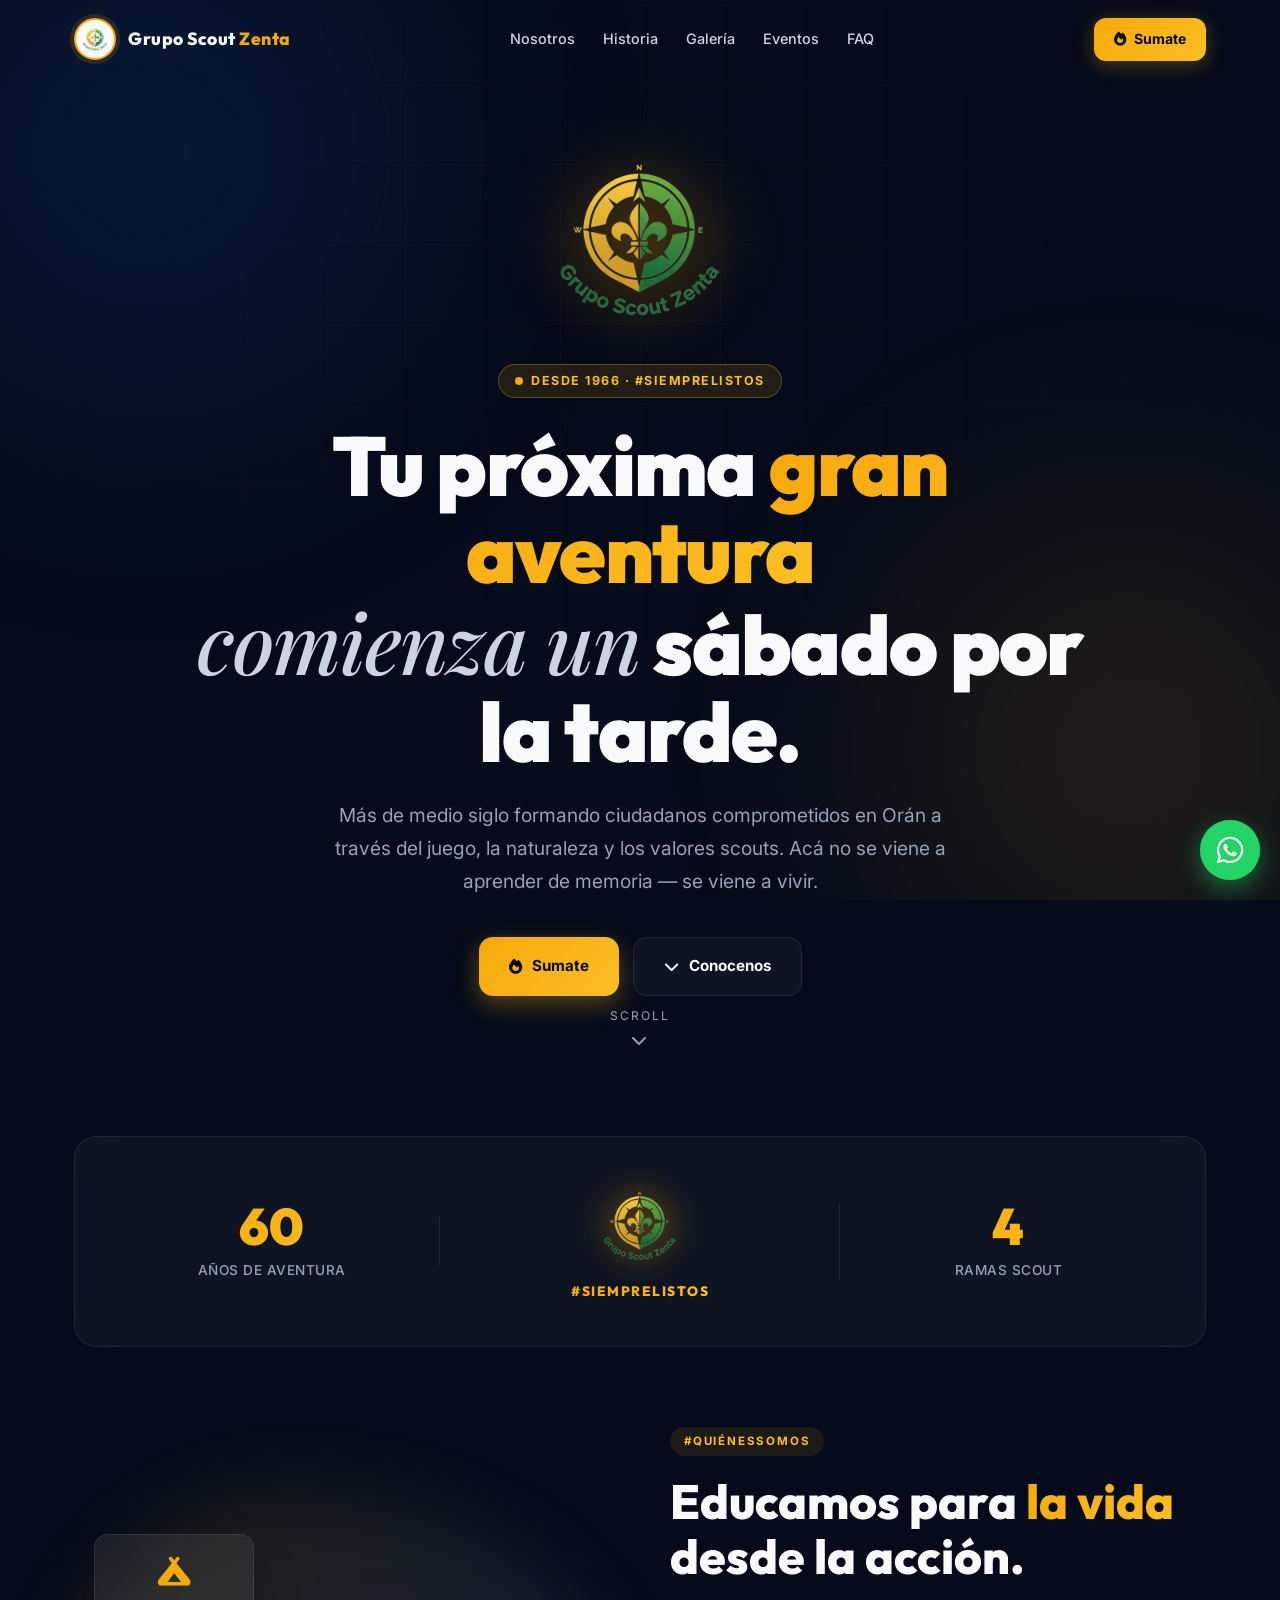
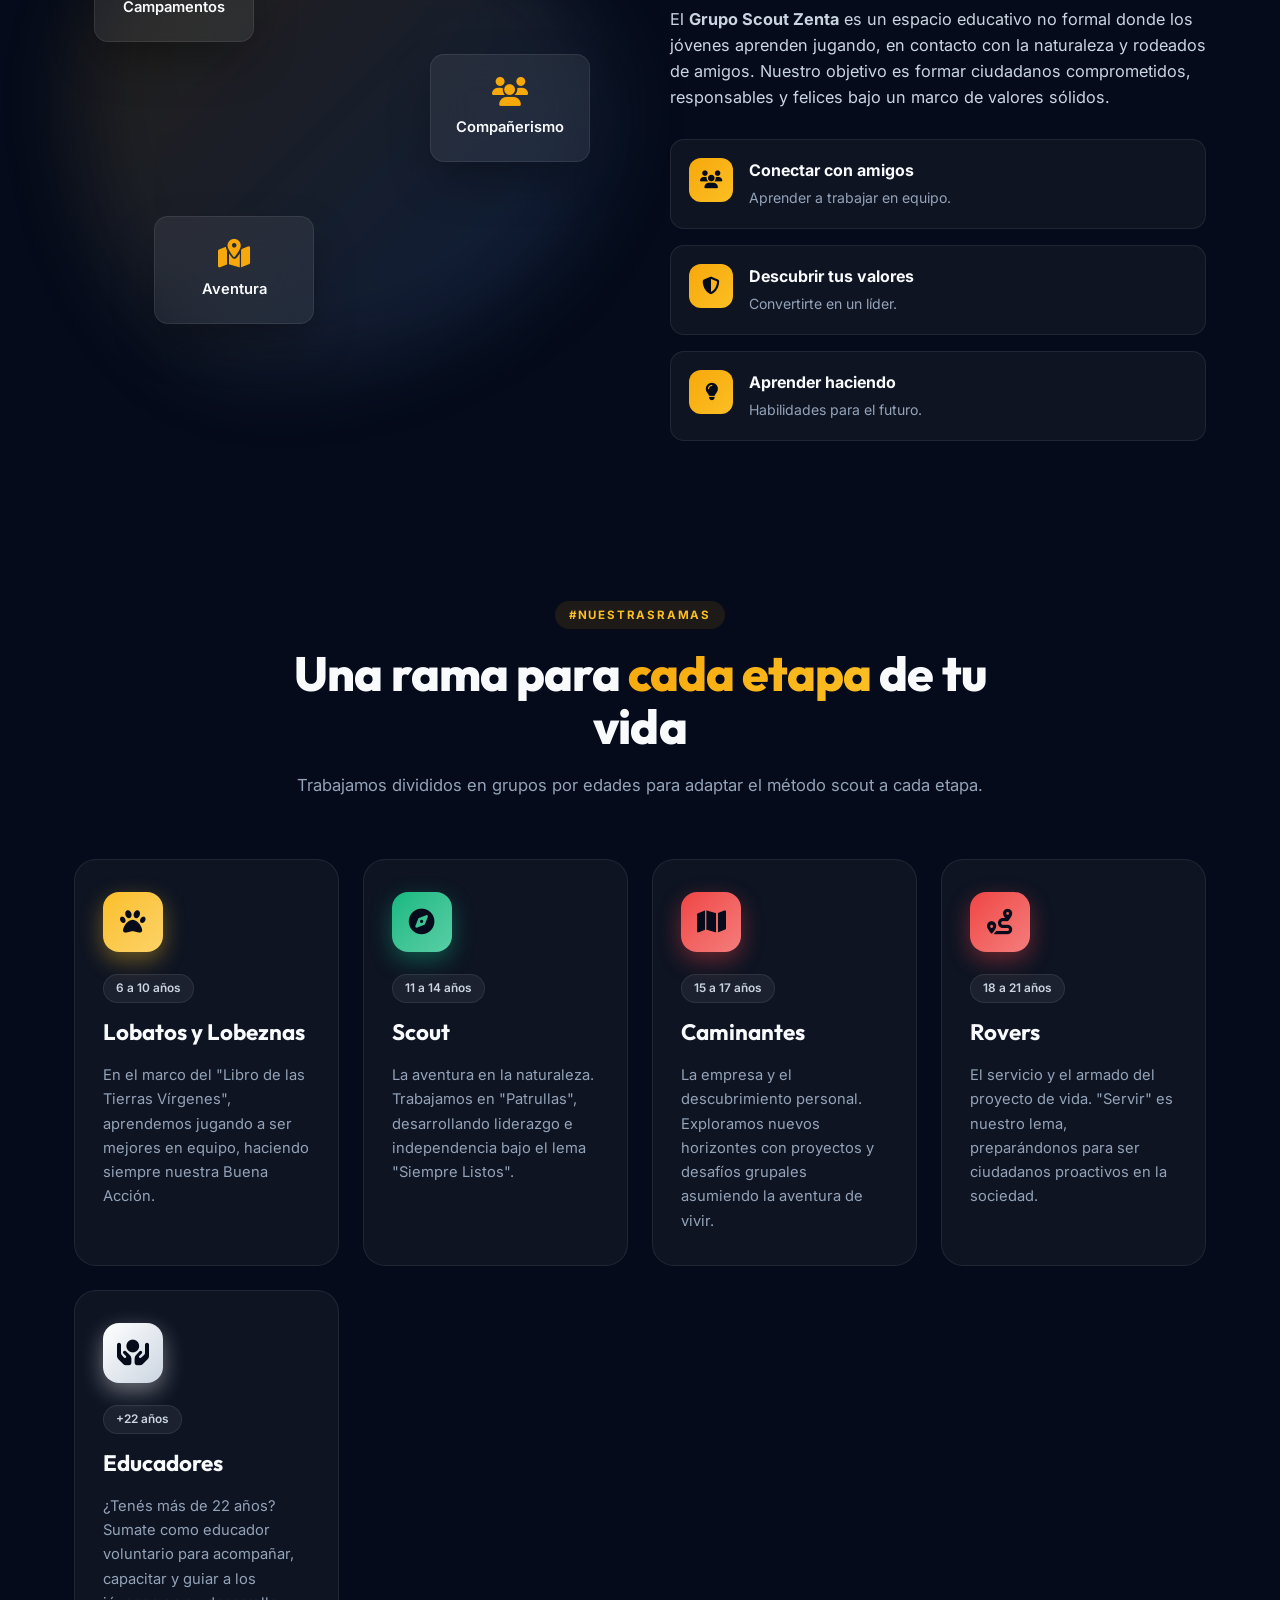
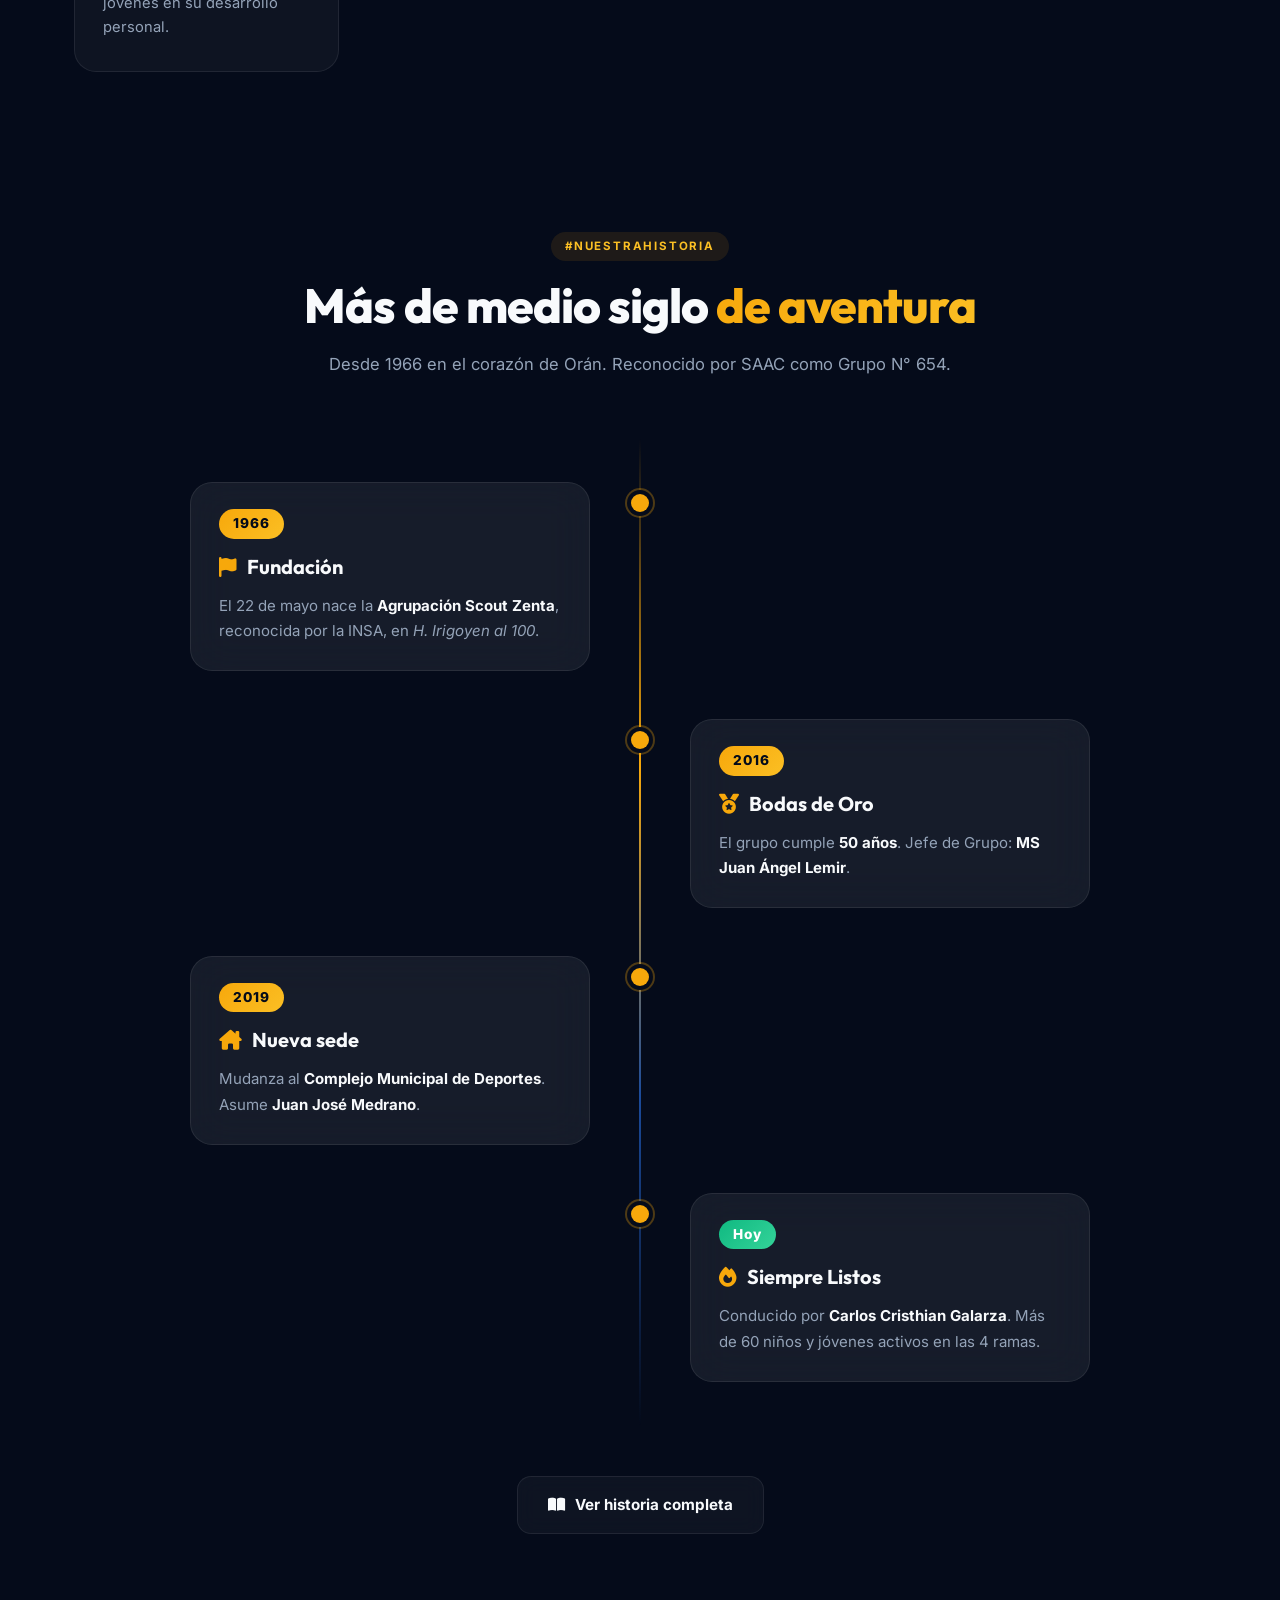
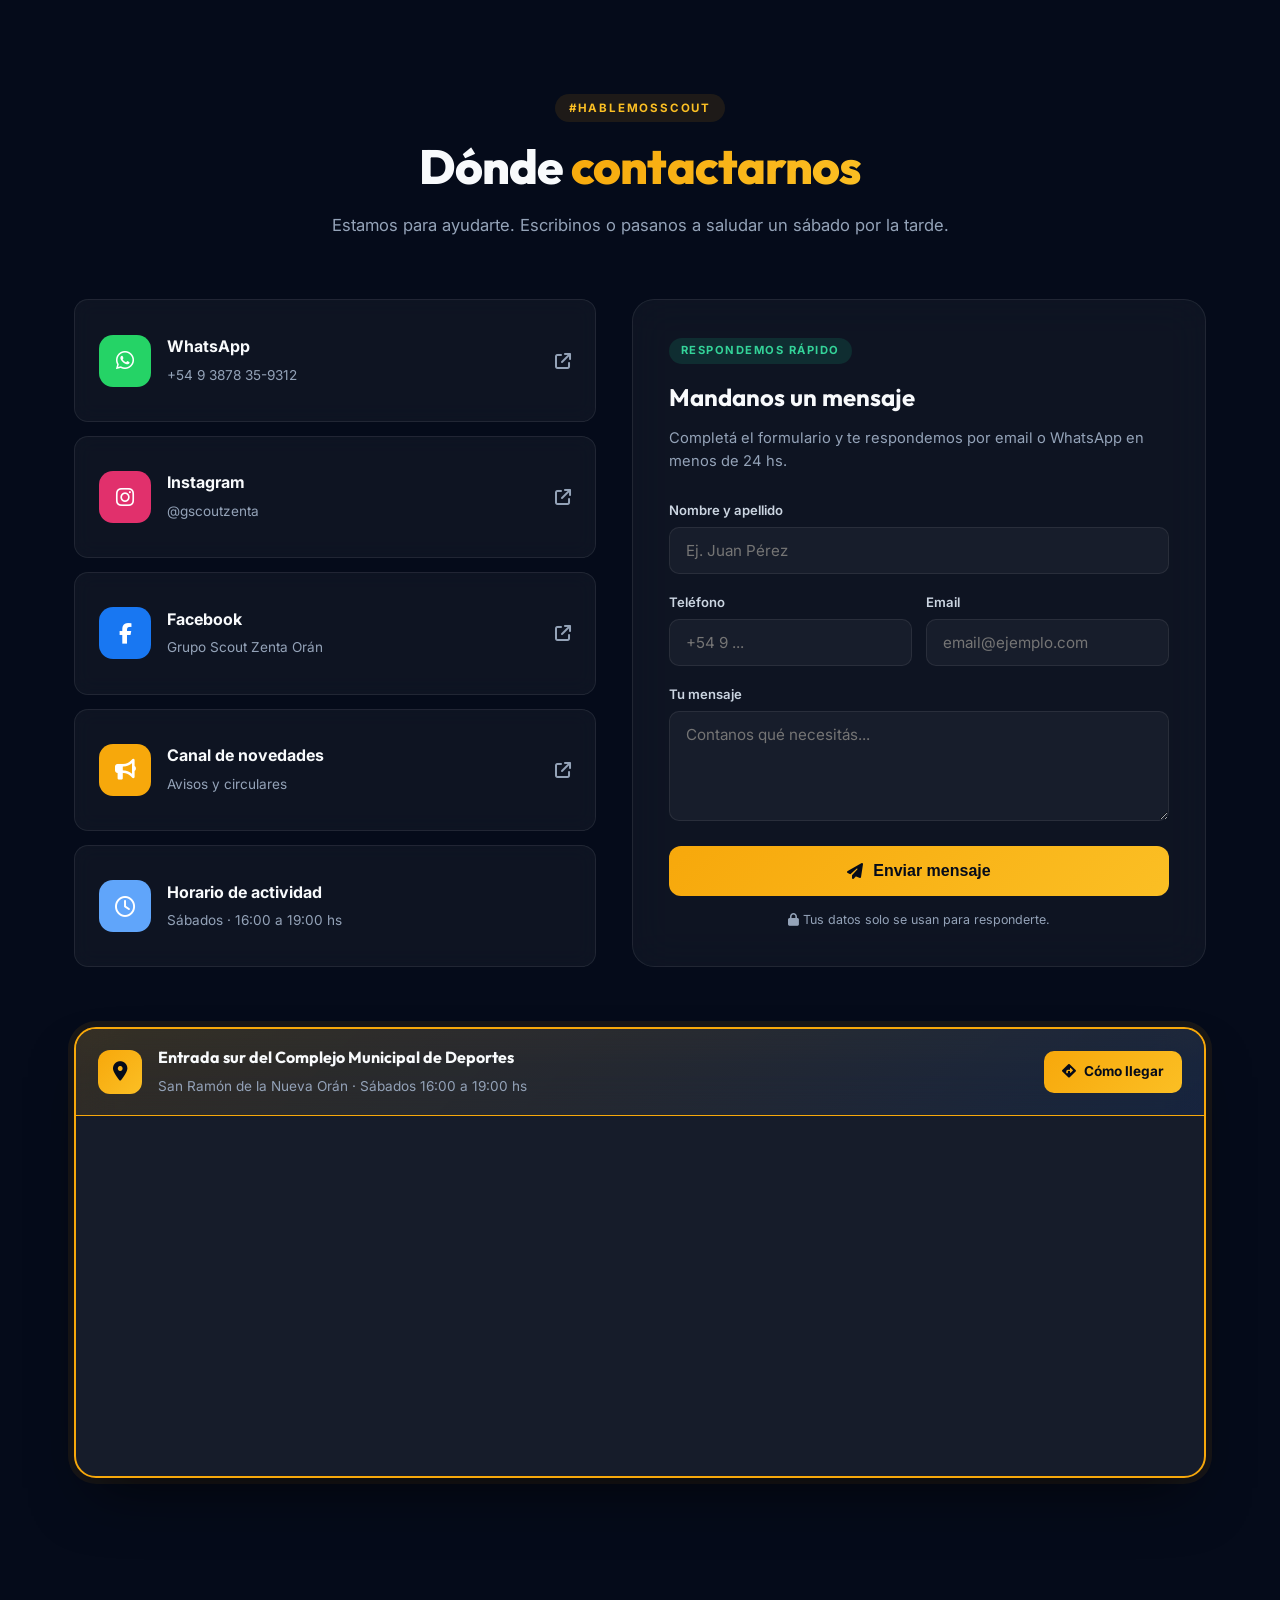
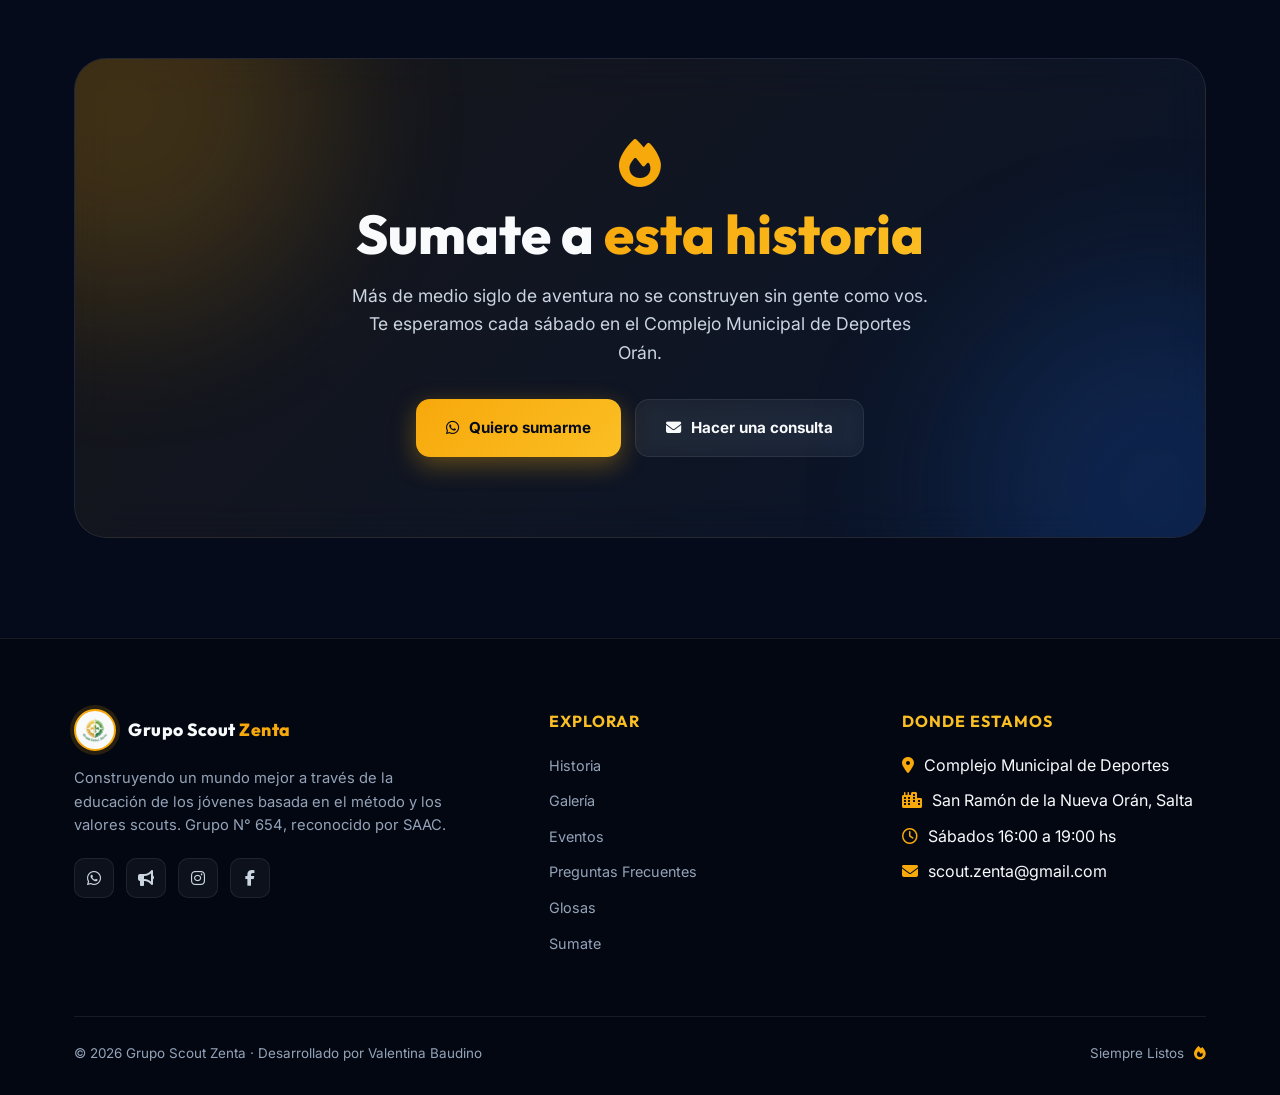
==== commit 9c86a605: "Formulario con Resend vía función serverless /api/contacto" ====
--- a/index.html
+++ b/index.html
@@ -936,13 +936,10 @@
 
         <form
           method="POST"
-          action="https://formsubmit.co/ajax/gscoutzenta@gmail.com"
+          action="/api/contacto"
           class="contact-form reveal delay-1" id="contact-form"
         >
-          <input type="hidden" name="_subject" value="Nuevo mensaje desde scoutzenta.com" />
-          <input type="hidden" name="_template" value="table" />
-          <input type="hidden" name="_captcha" value="false" />
-          <p style="display:none;"><label>No completar: <input name="_honey" /></label></p>
+          <p style="display:none;" aria-hidden="true"><label>No completar: <input name="_honey" tabindex="-1" autocomplete="off" /></label></p>
           <span class="form-tag">Respondemos rápido</span>
           <h3>Mandanos un mensaje</h3>
           <p>Completá el formulario y te respondemos por email o WhatsApp en menos de 24 hs.</p>
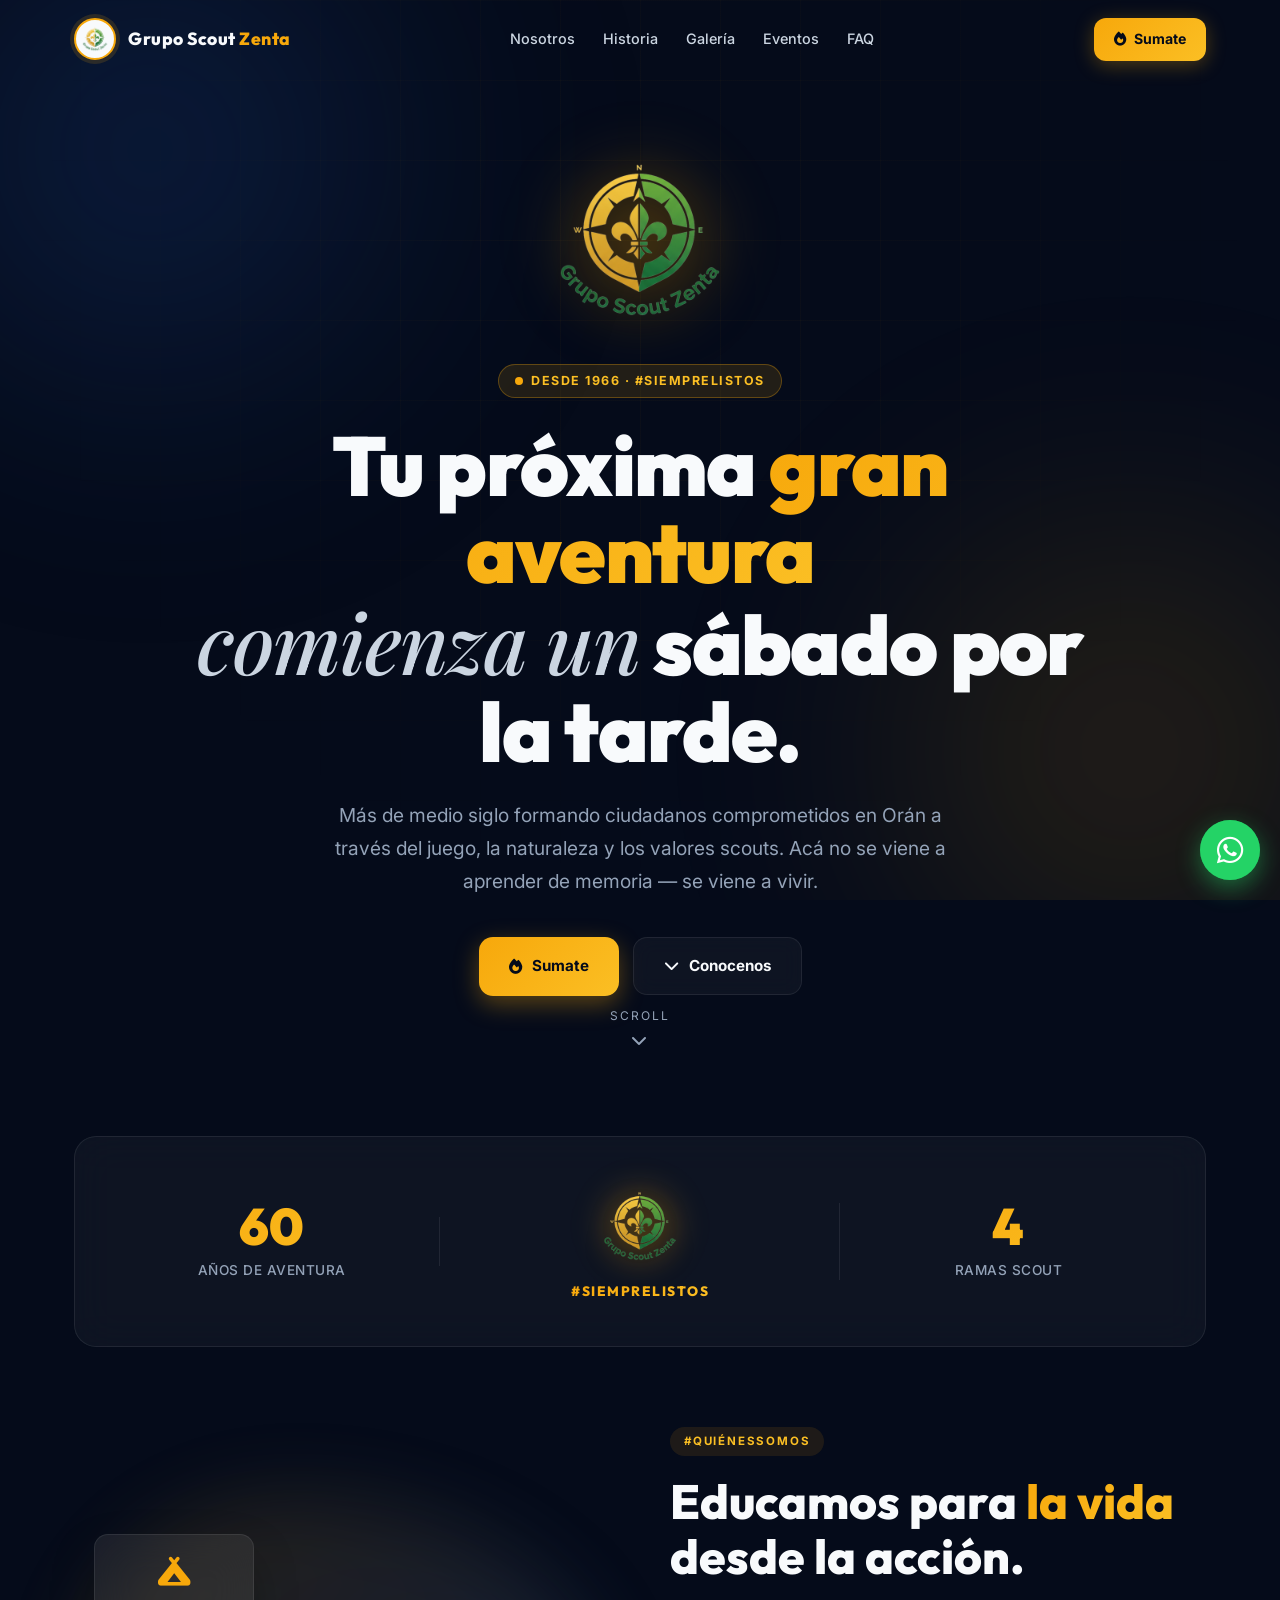
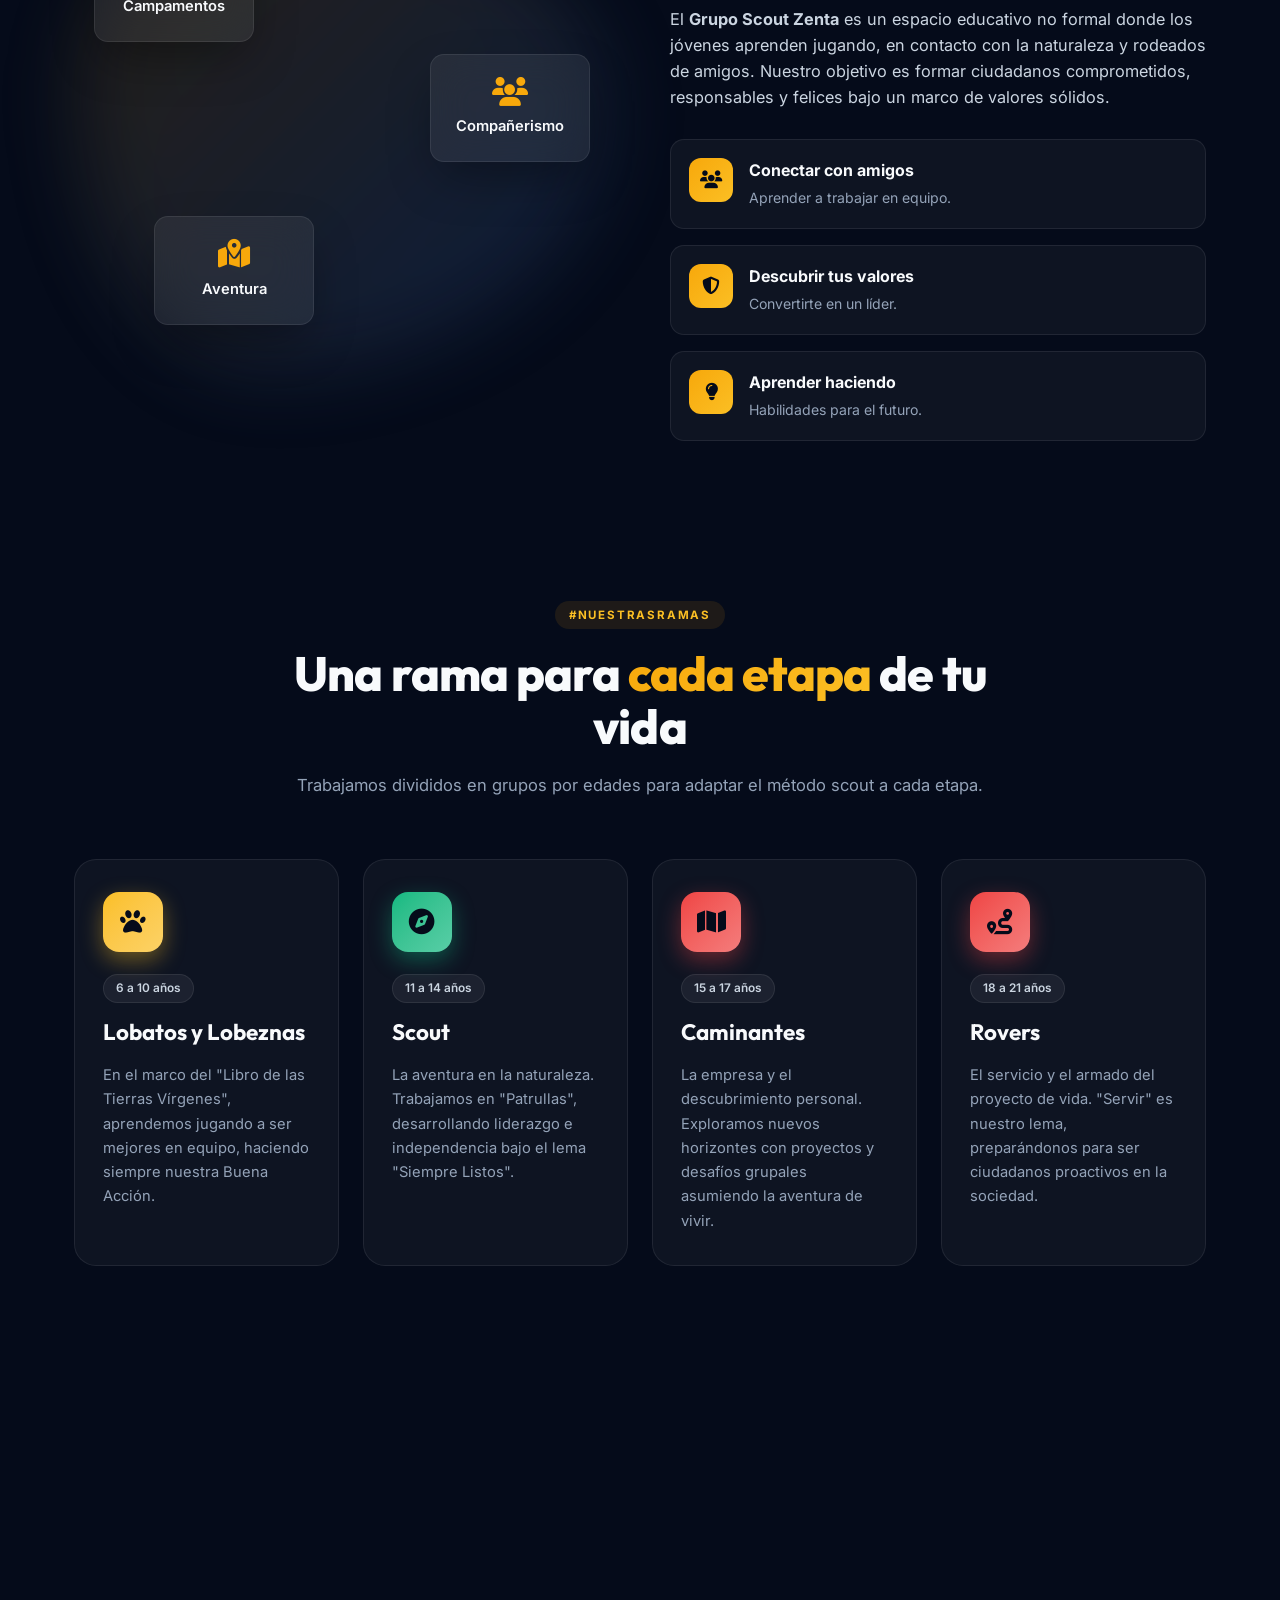
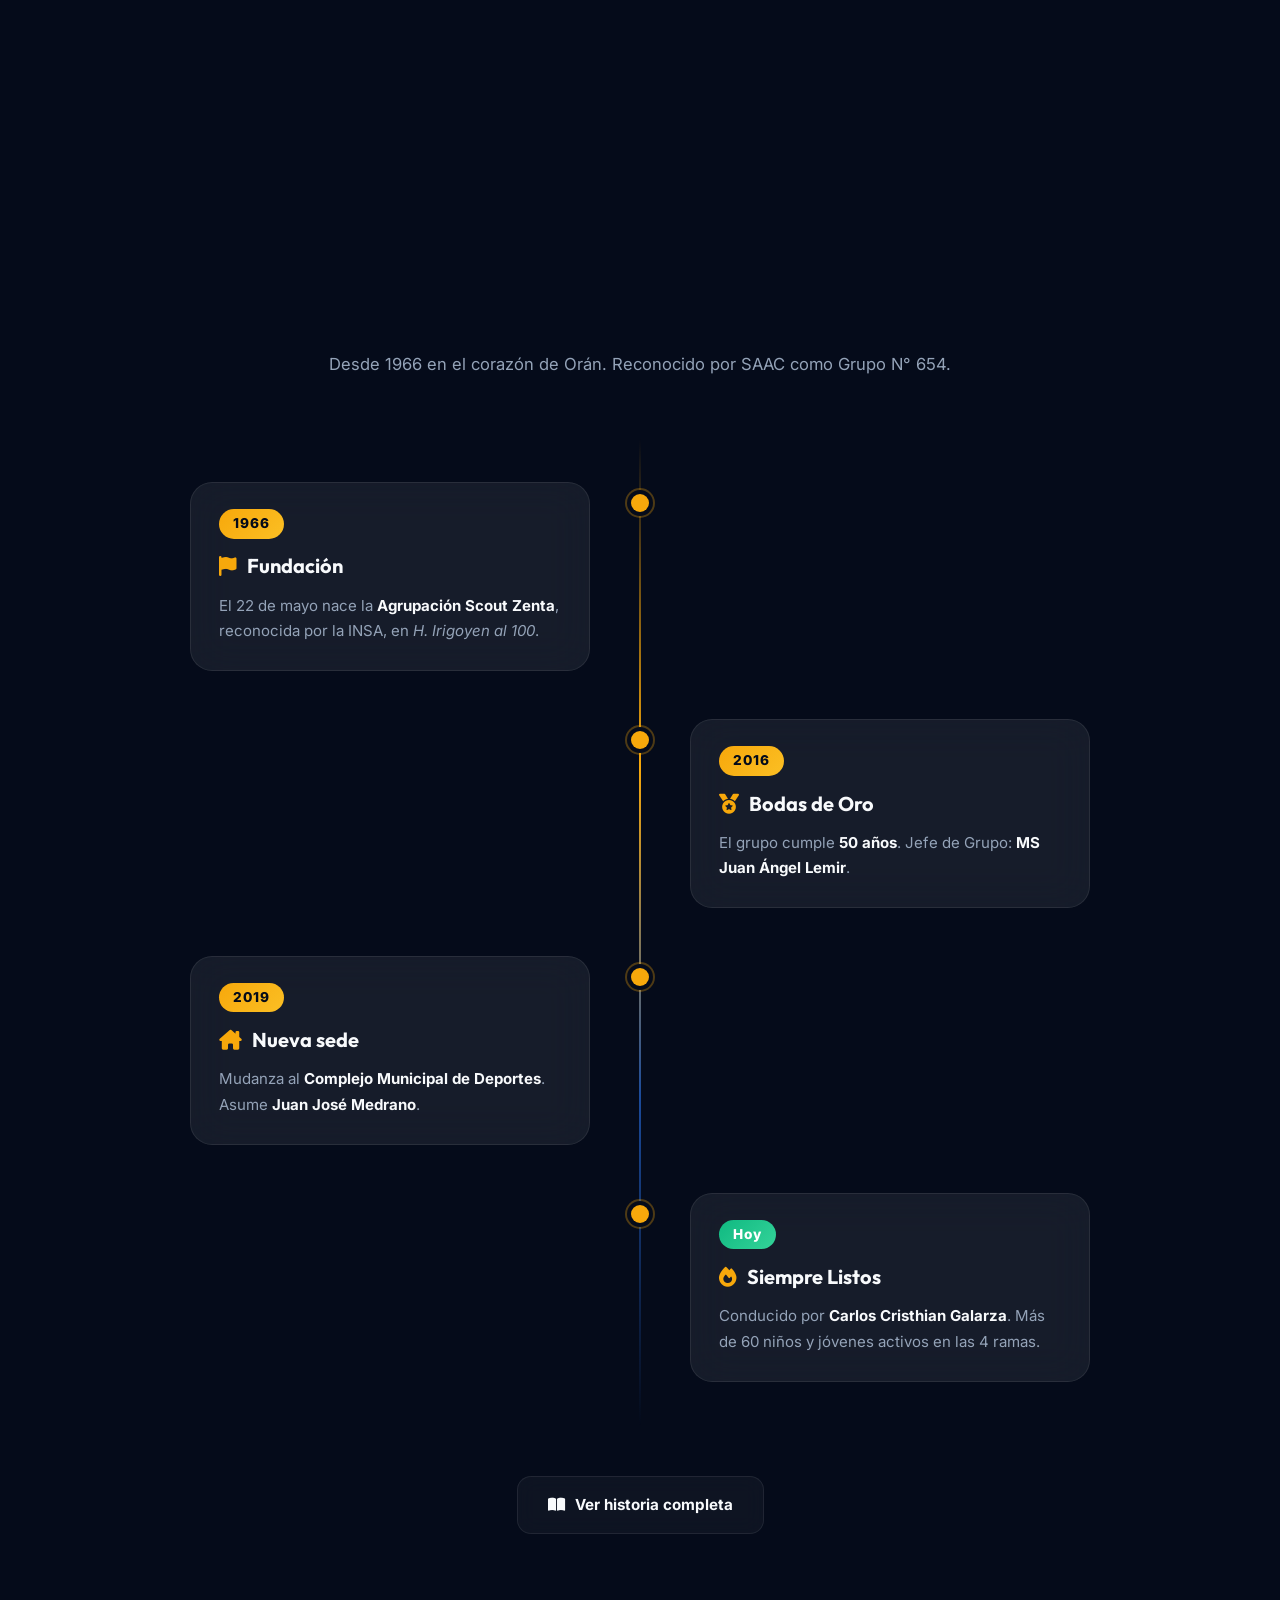
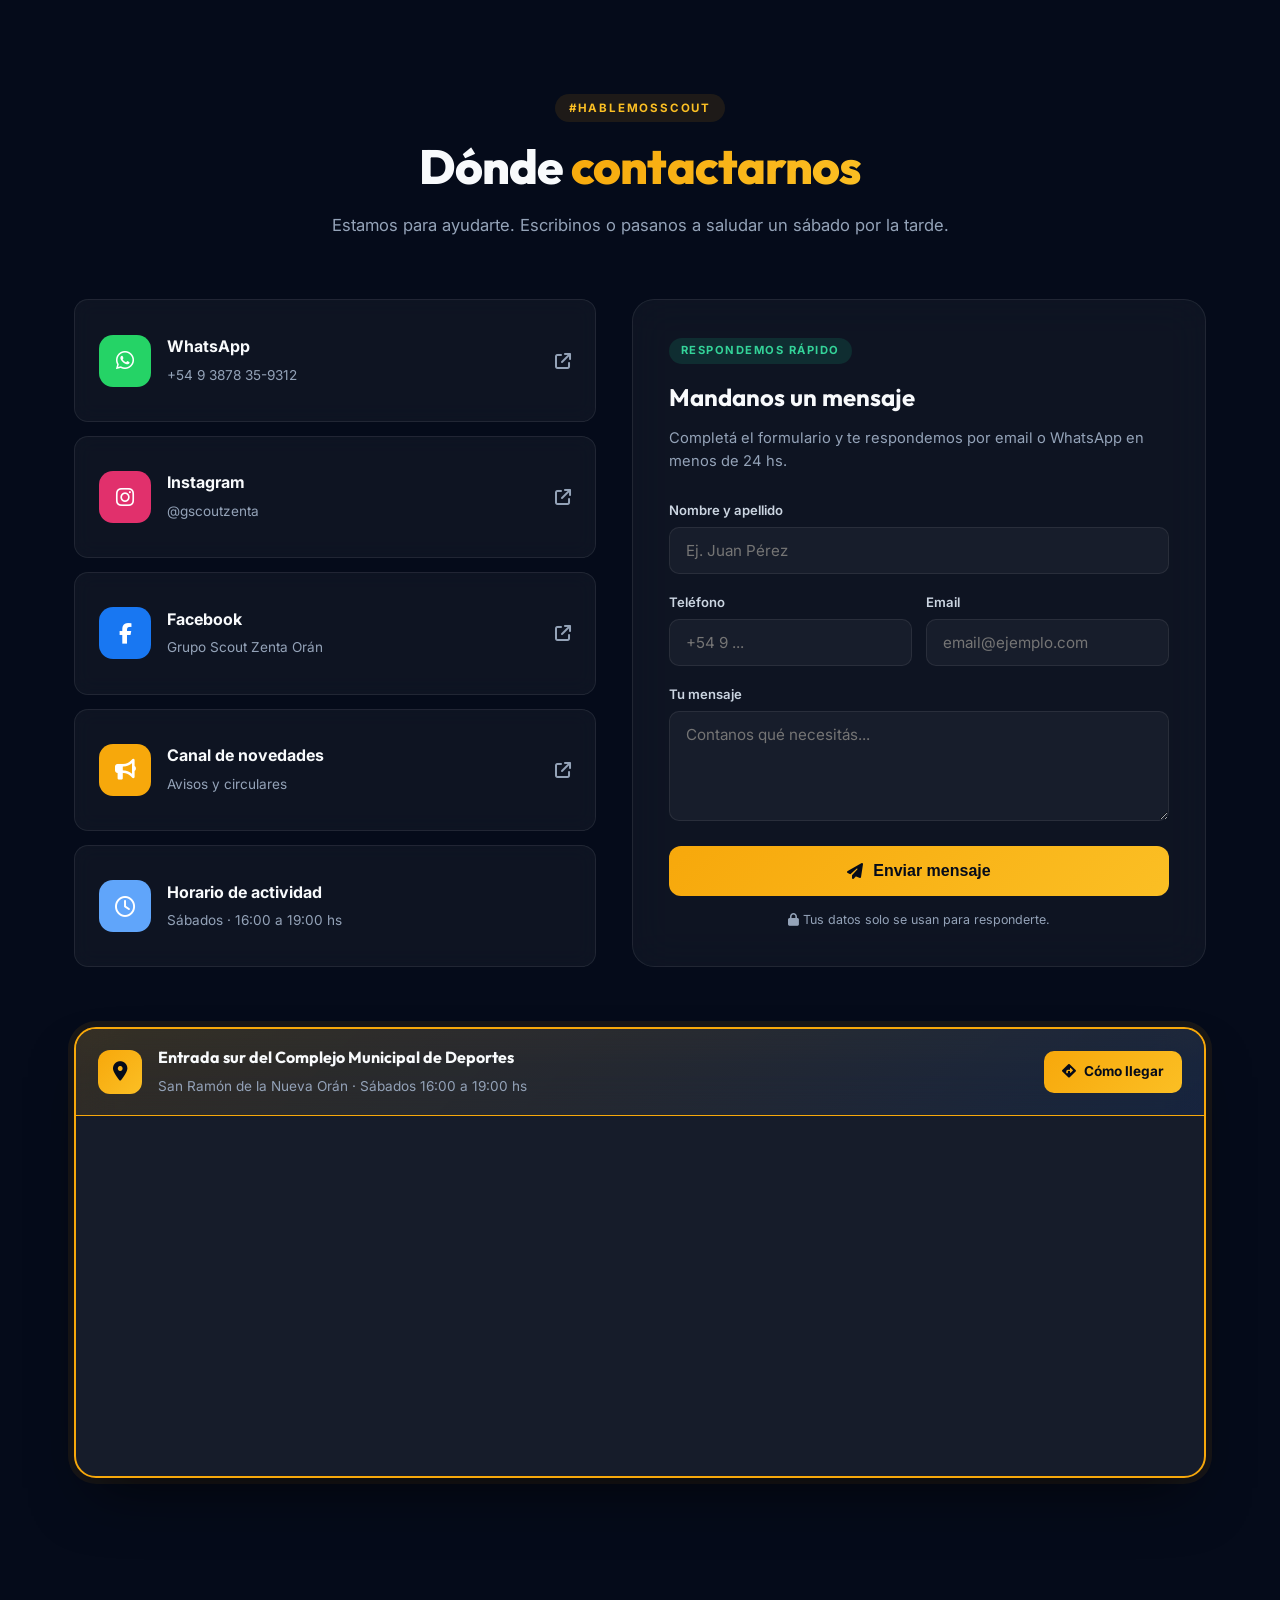
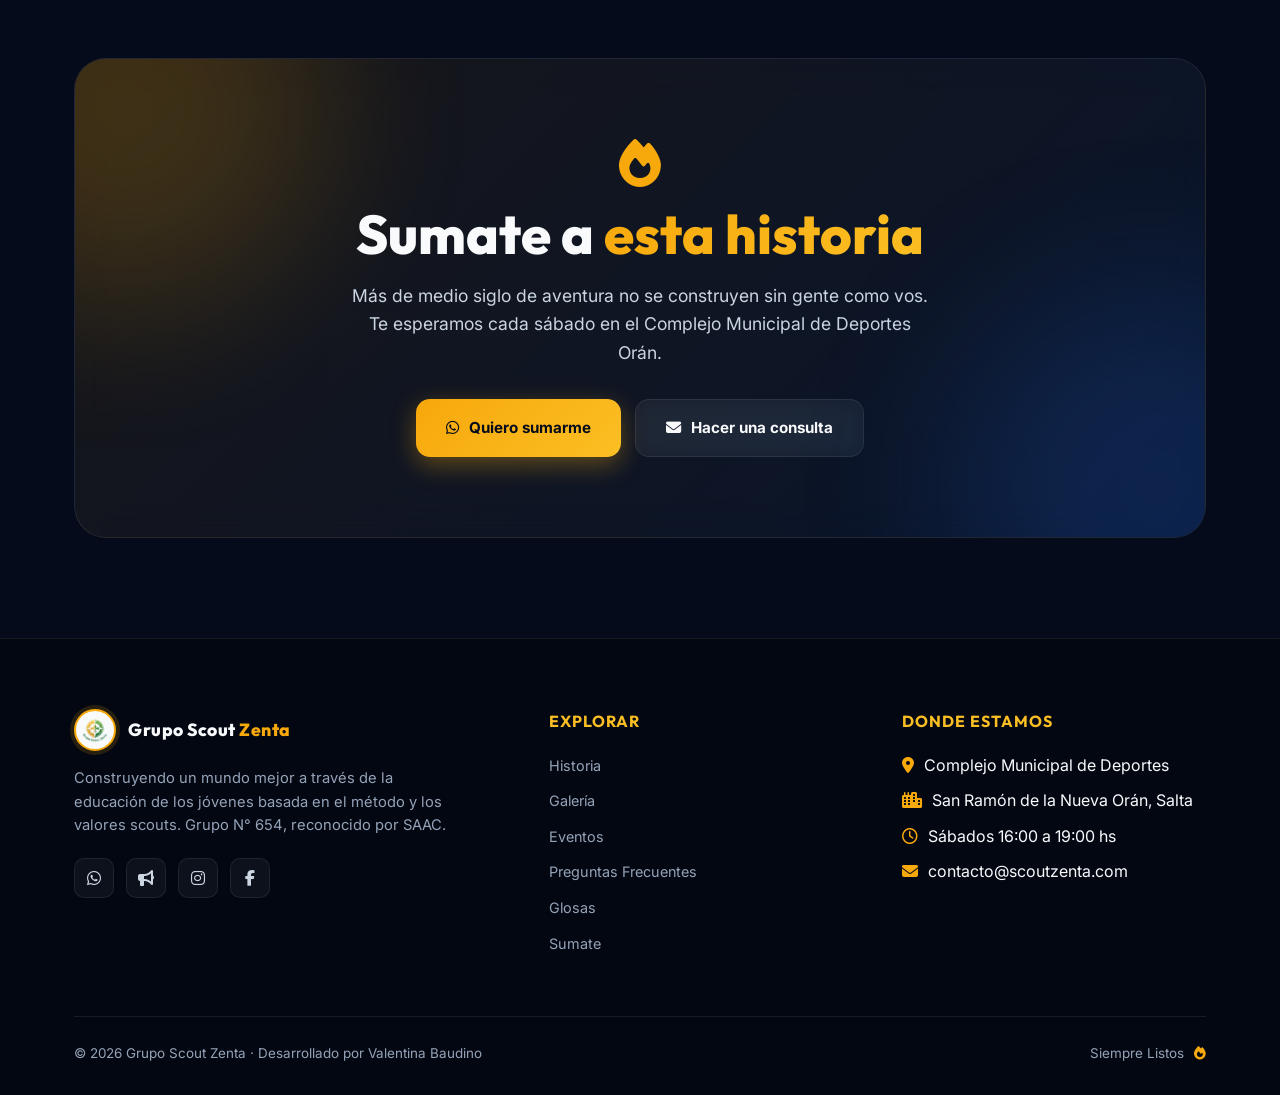
==== commit 25e35032: "Email público del sitio -> contacto@scoutzenta.com" ====
--- a/index.html
+++ b/index.html
@@ -32,7 +32,7 @@
     "description": "Grupo scout de San Ramón de la Nueva Orán, Salta. Desde 1966 formamos niños y jóvenes con el método scout en cuatro ramas: Lobatos, Scout, Caminantes y Rovers.",
     "foundingDate": "1966-05-22",
     "slogan": "Siempre Listos",
-    "email": "scout.zenta@gmail.com",
+    "email": "contacto@scoutzenta.com",
     "telephone": "+5493878359312",
     "areaServed": "San Ramón de la Nueva Orán, Salta, Argentina",
     "address": {
@@ -1040,7 +1040,7 @@
             <li><i class="fa-solid fa-location-dot" style="color:var(--gold); margin-right:6px;"></i> Complejo Municipal de Deportes</li>
             <li><i class="fa-solid fa-city" style="color:var(--gold); margin-right:6px;"></i> San Ramón de la Nueva Orán, Salta</li>
             <li><i class="fa-regular fa-clock" style="color:var(--gold); margin-right:6px;"></i> Sábados 16:00 a 19:00 hs</li>
-            <li><i class="fa-solid fa-envelope" style="color:var(--gold); margin-right:6px;"></i> scout.zenta@gmail.com</li>
+            <li><i class="fa-solid fa-envelope" style="color:var(--gold); margin-right:6px;"></i> contacto@scoutzenta.com</li>
           </ul>
         </div>
       </div>
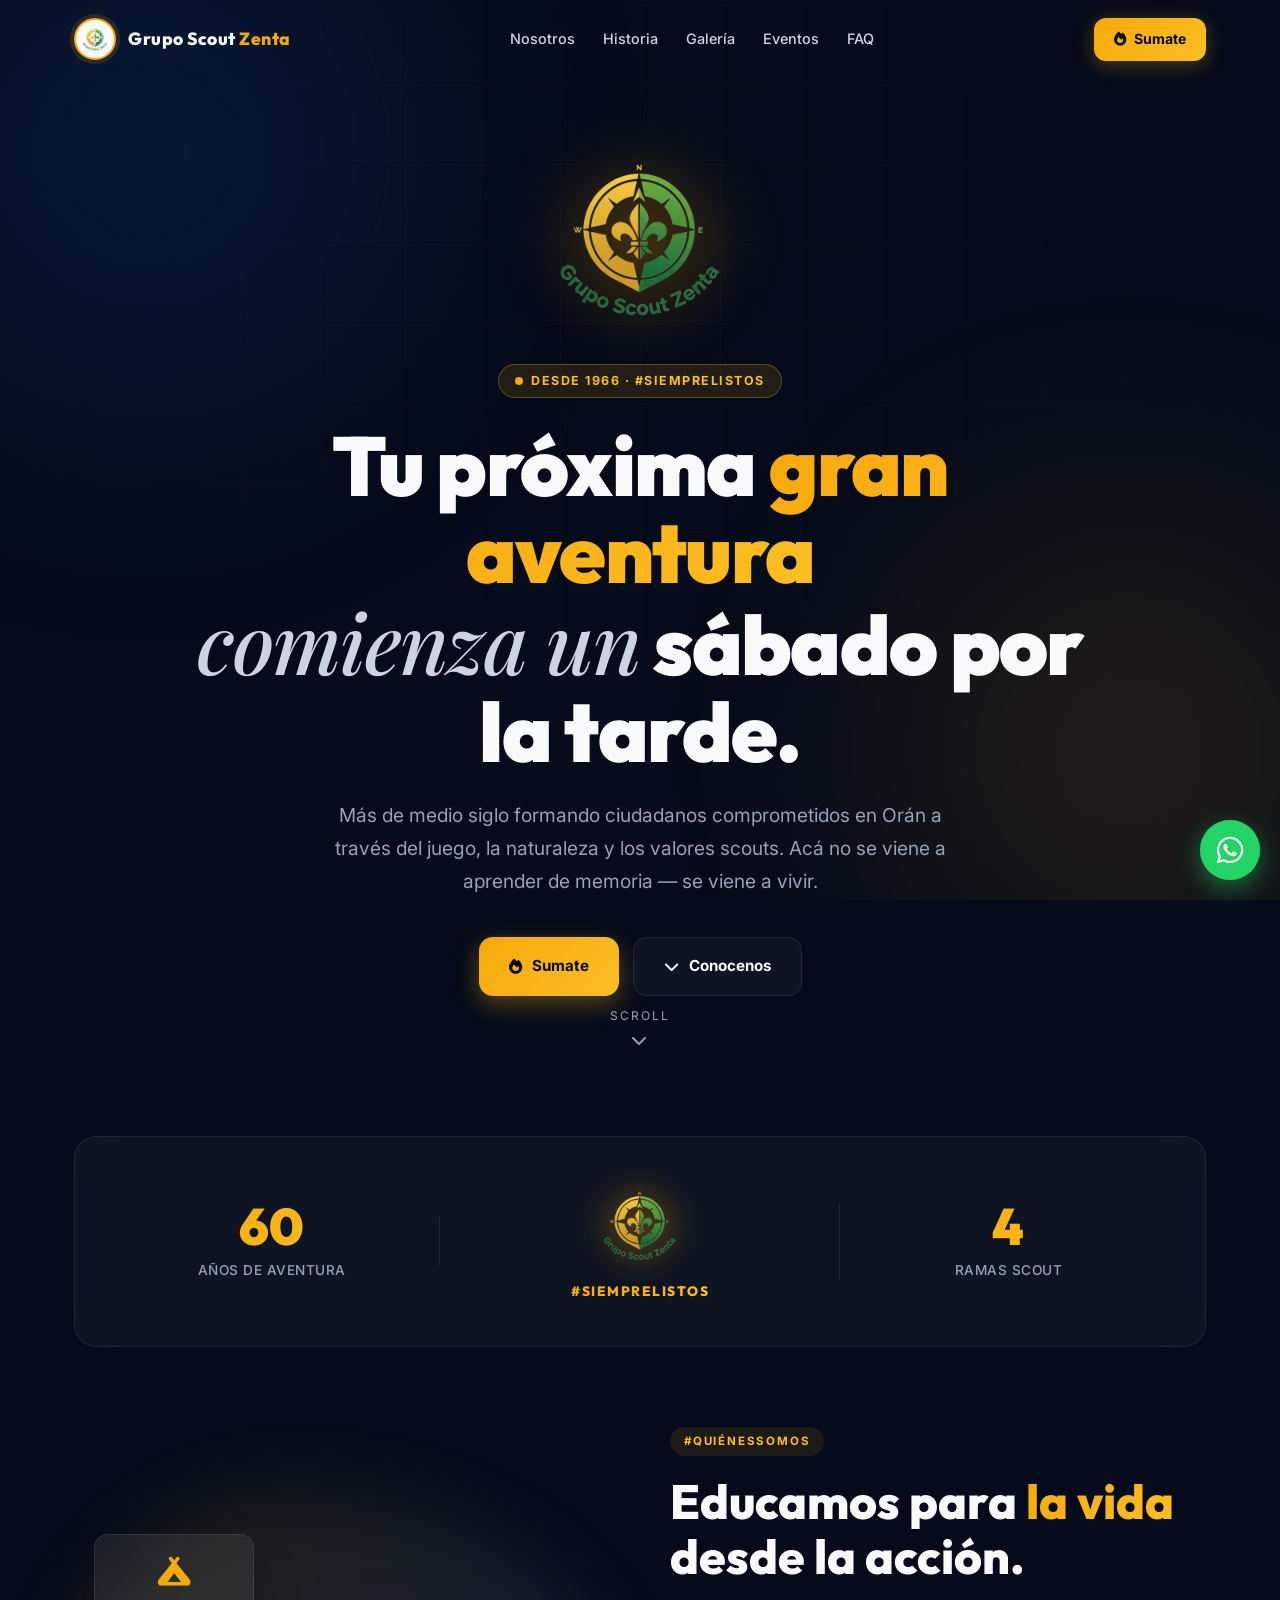
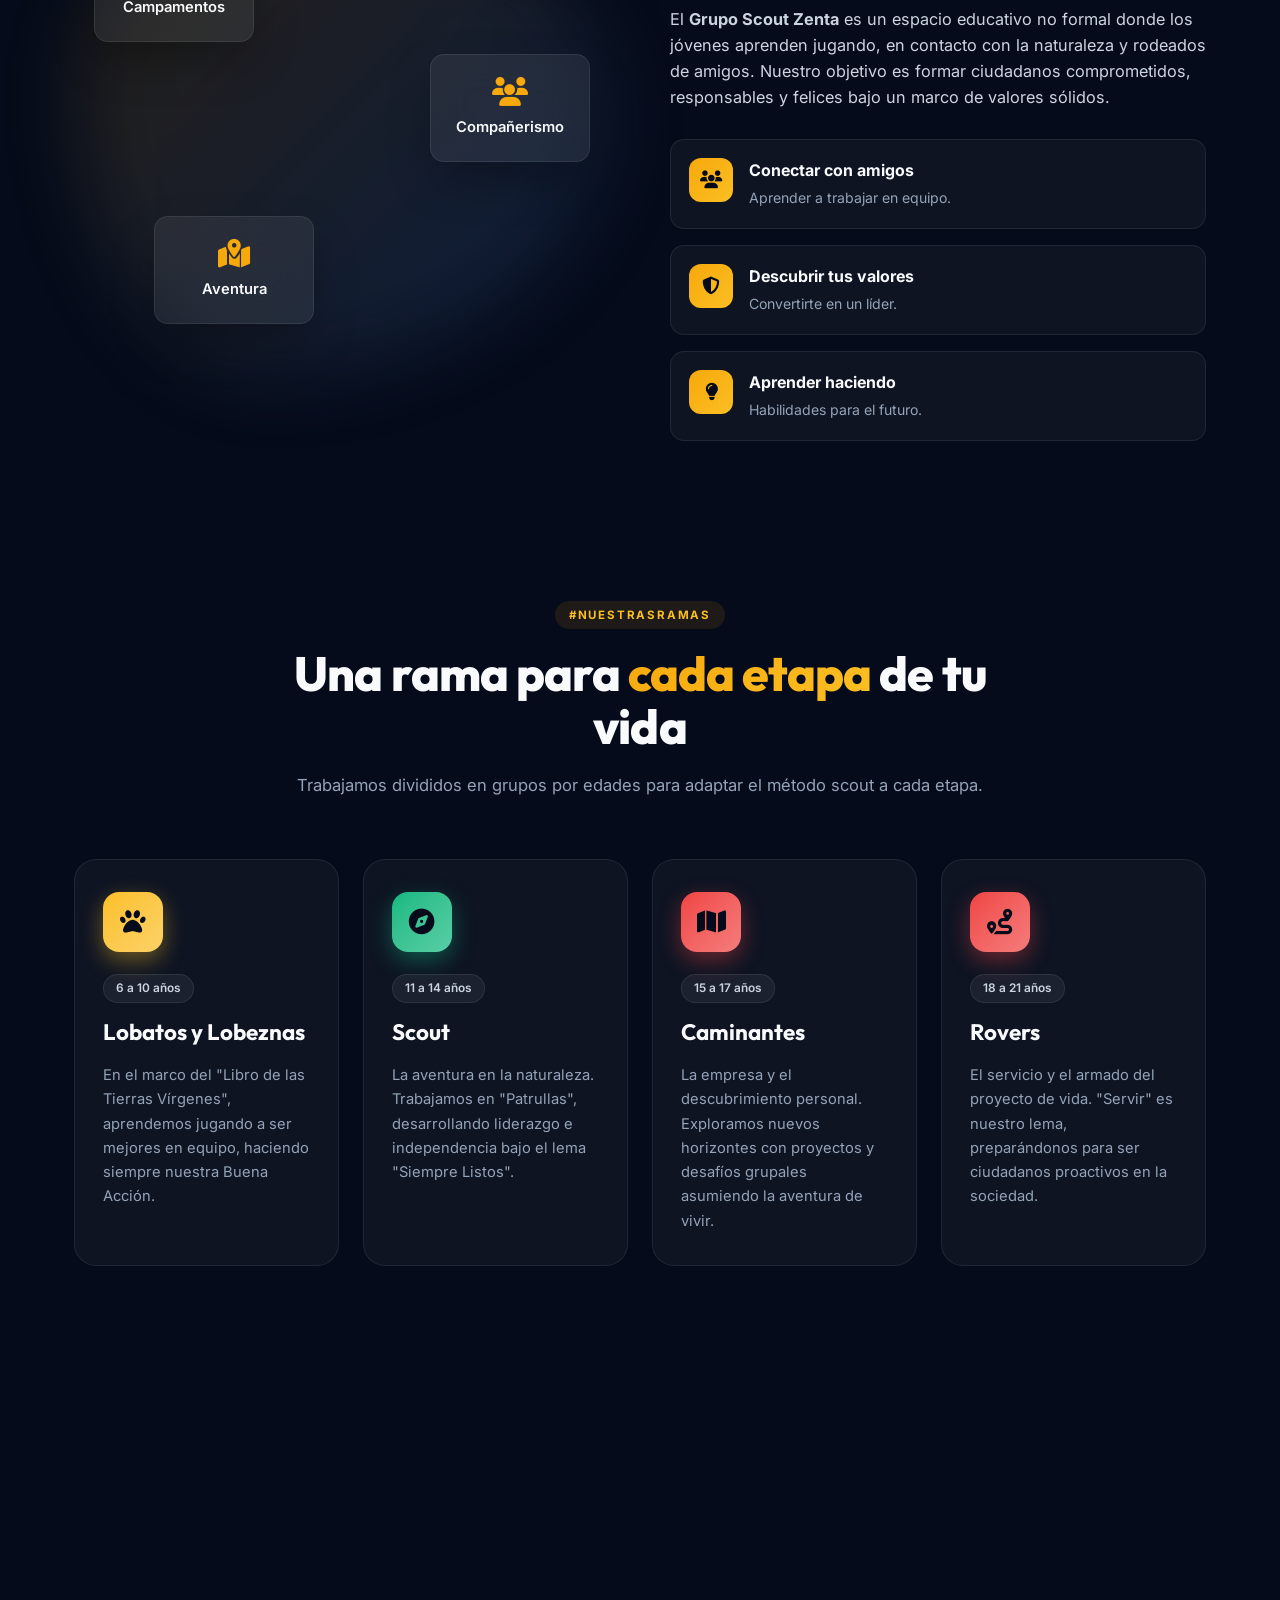
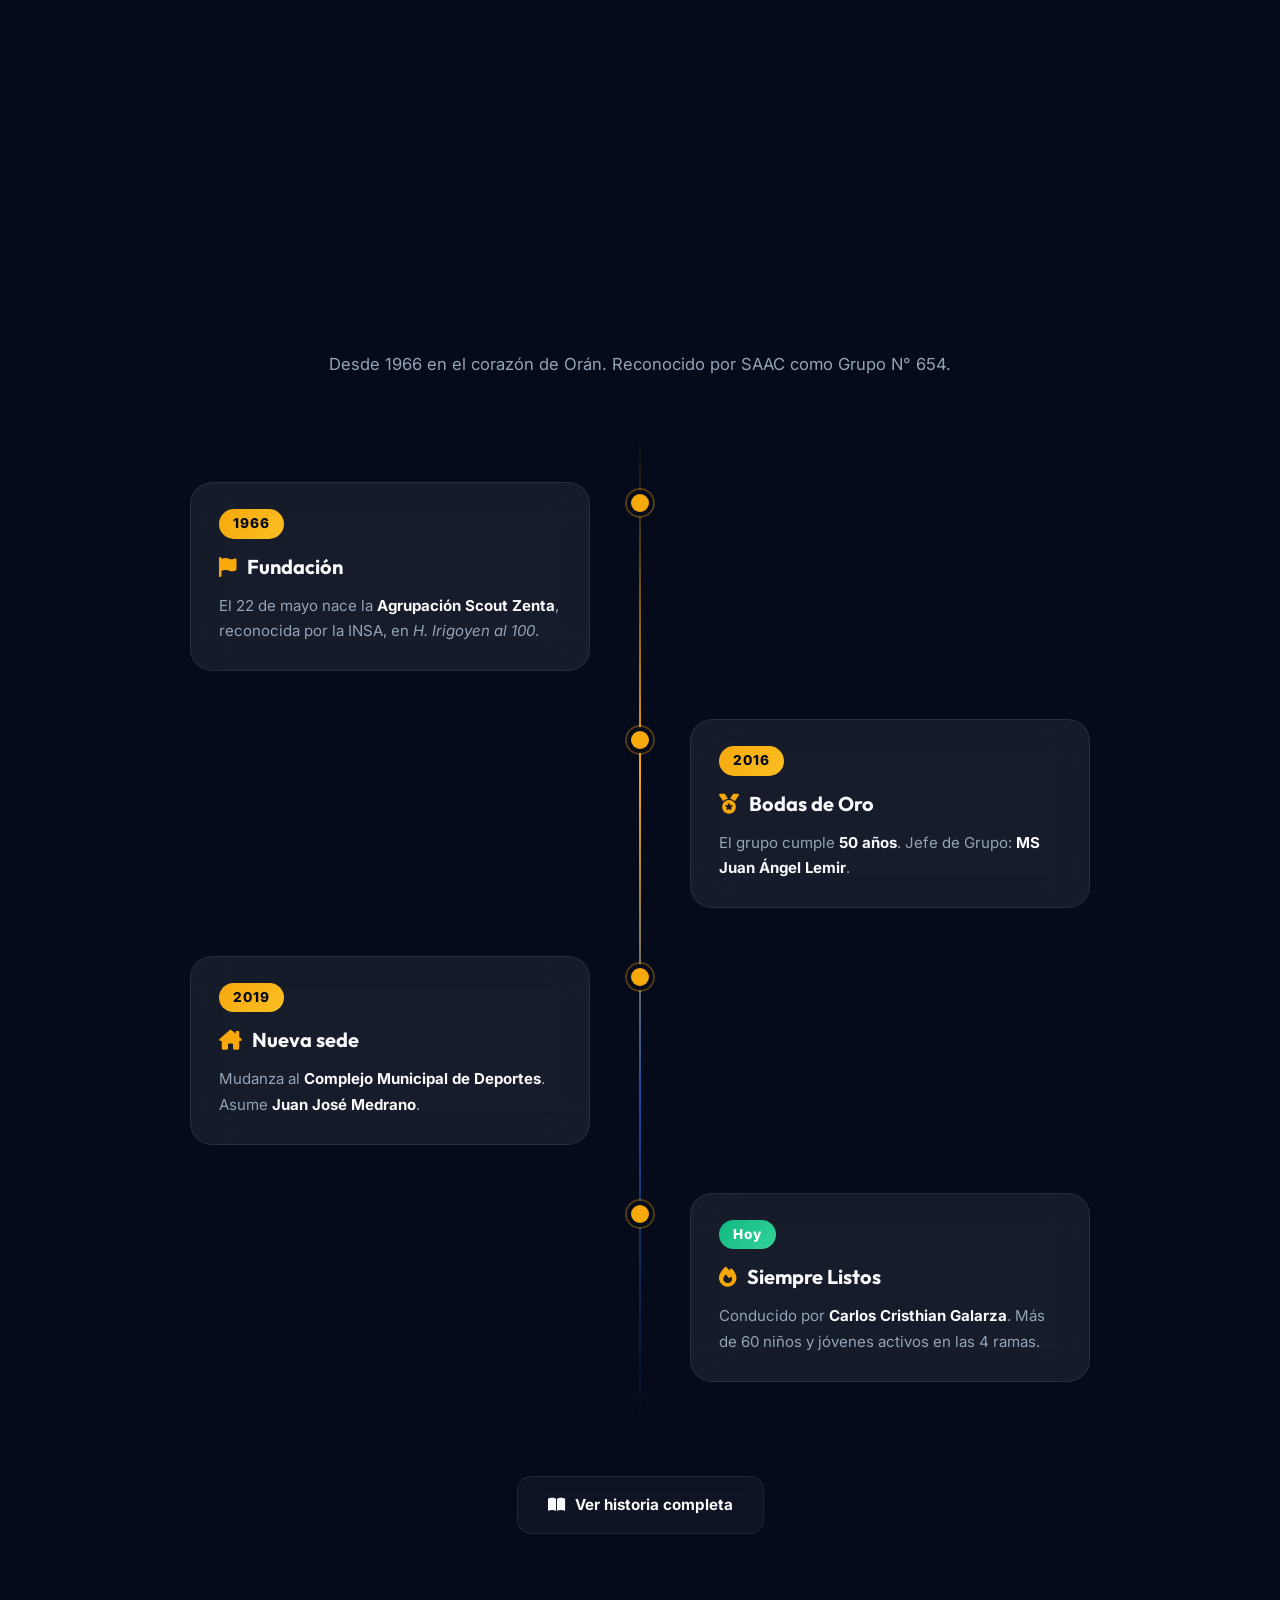
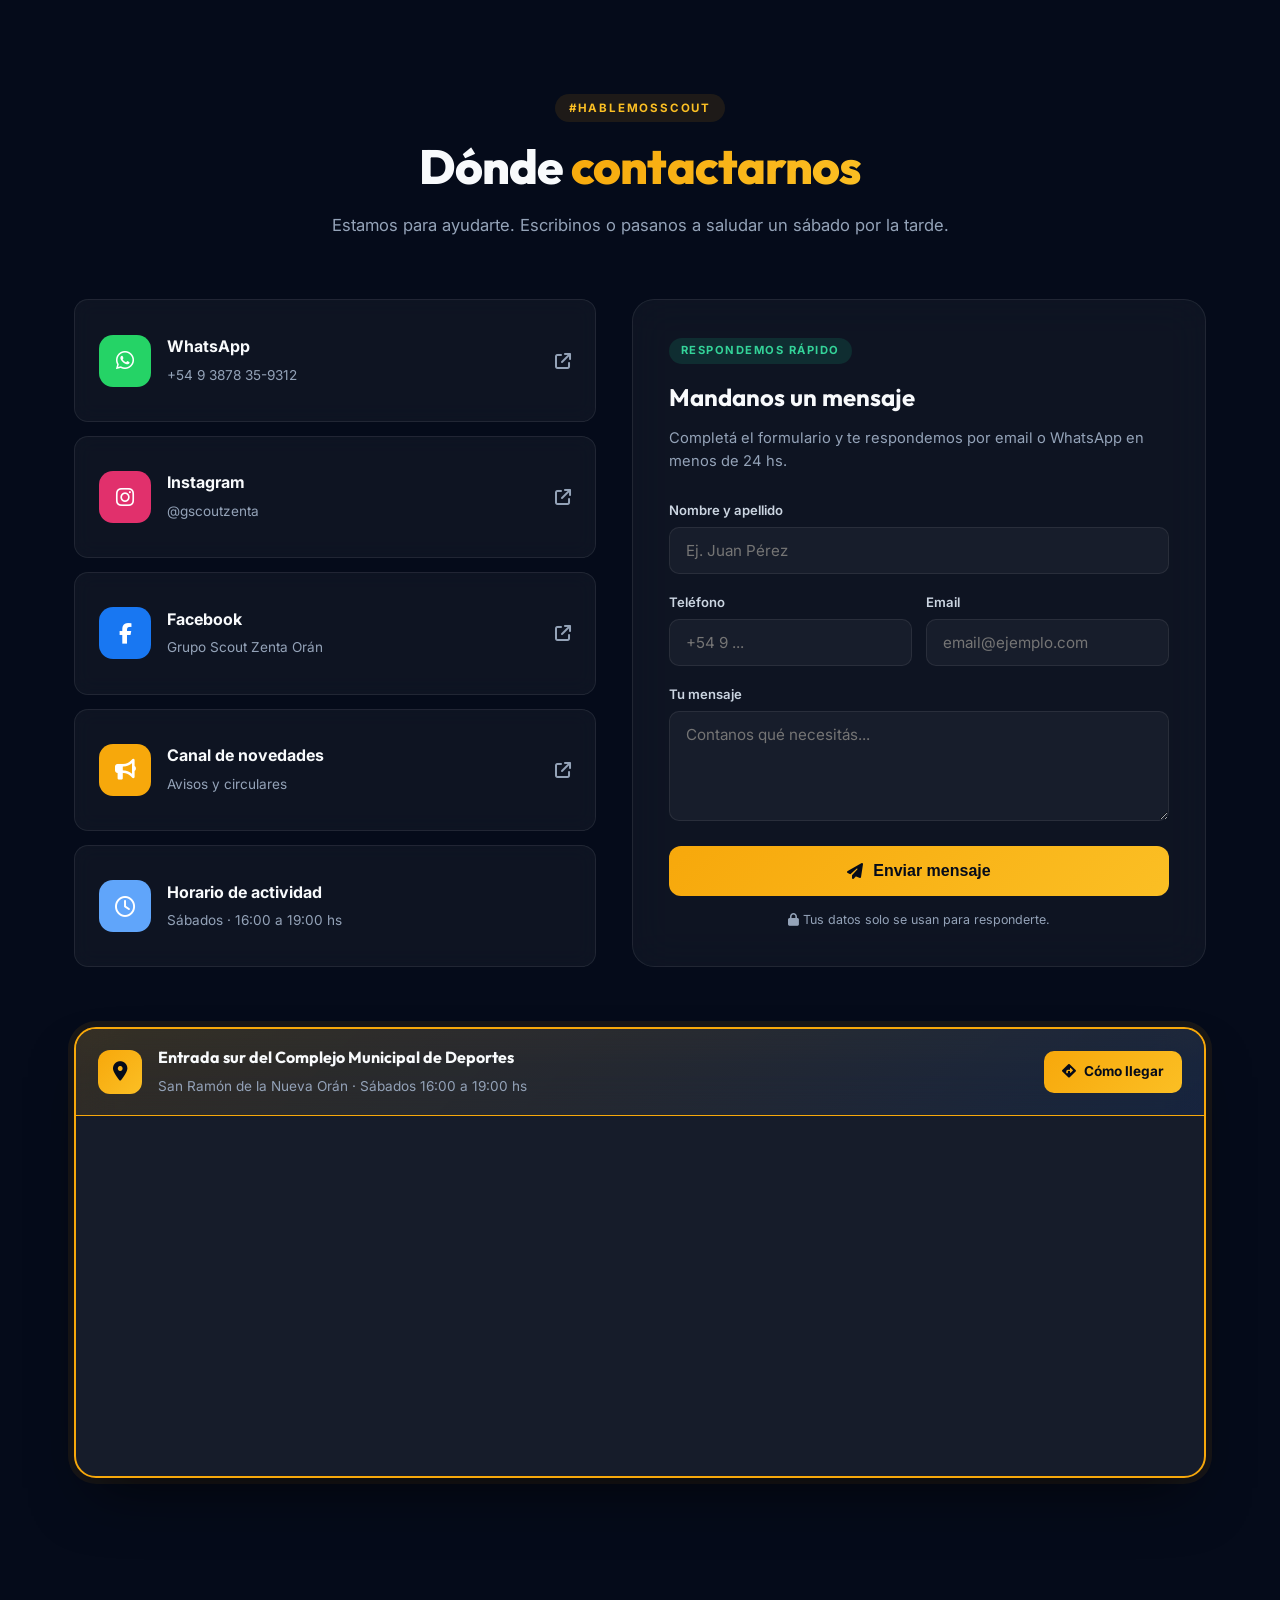
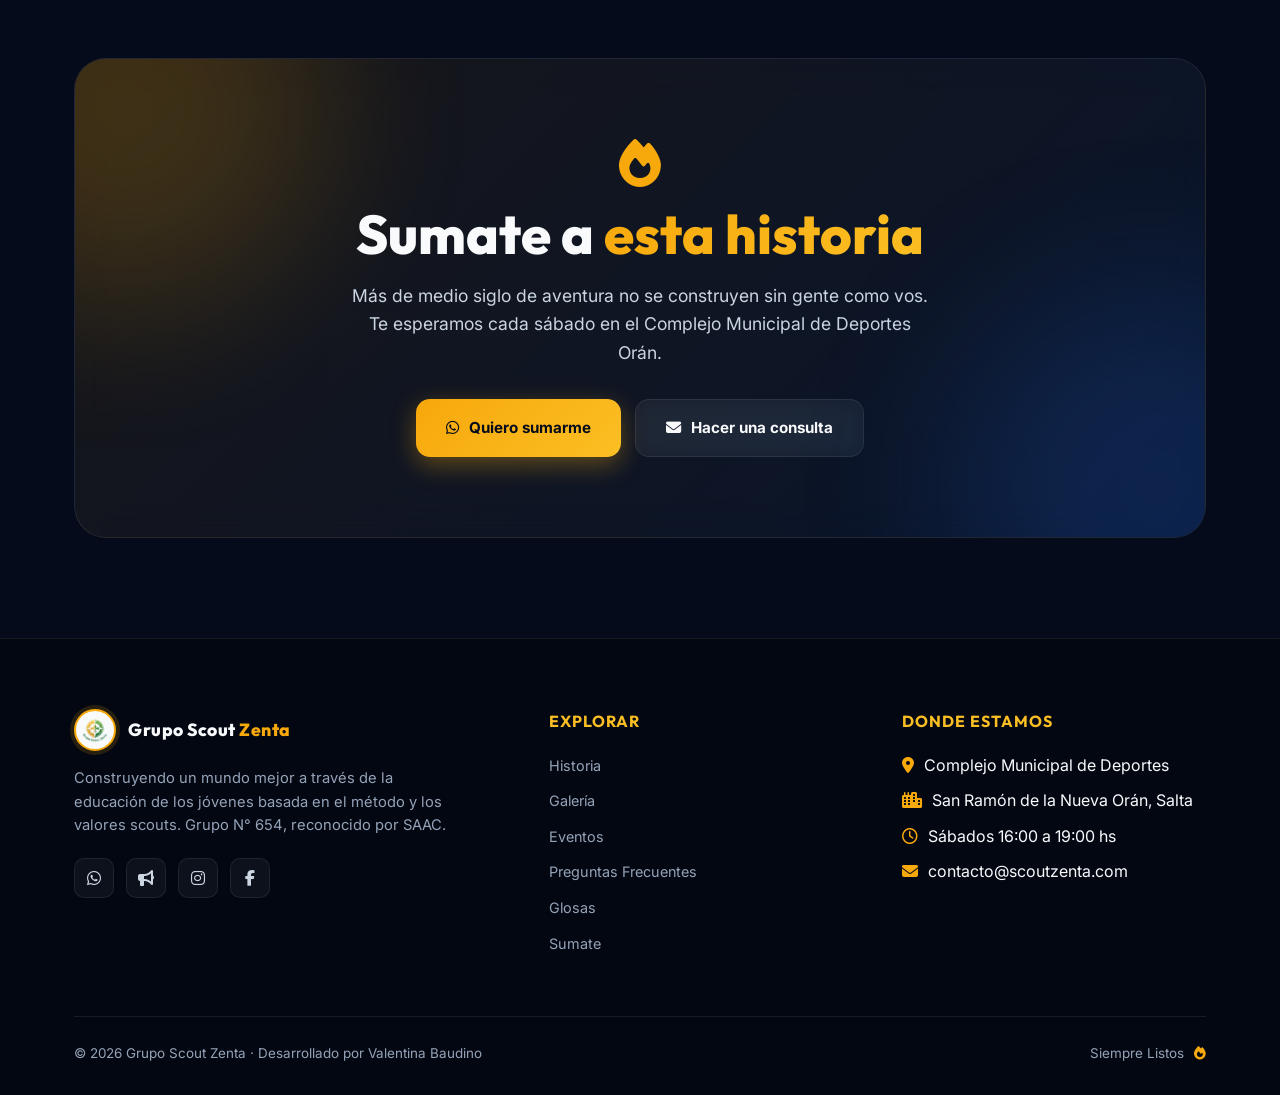
==== commit 54b31960: "Fix: logo del hero centrado en celular (achicar el contenedor, no solo el logo)" ====
--- a/index.html
+++ b/index.html
@@ -662,7 +662,7 @@
     }
     @media (max-width: 540px) {
       .hero { padding: 120px 0 60px; }
-      .hero-logo { width: 120px; height: 120px; }
+      .hero-logo-wrap { width: 140px; height: 140px; }
       .stats-grid { grid-template-columns: 1fr; }
       .stat::after { display: none !important; }
       .form-row { grid-template-columns: 1fr; }
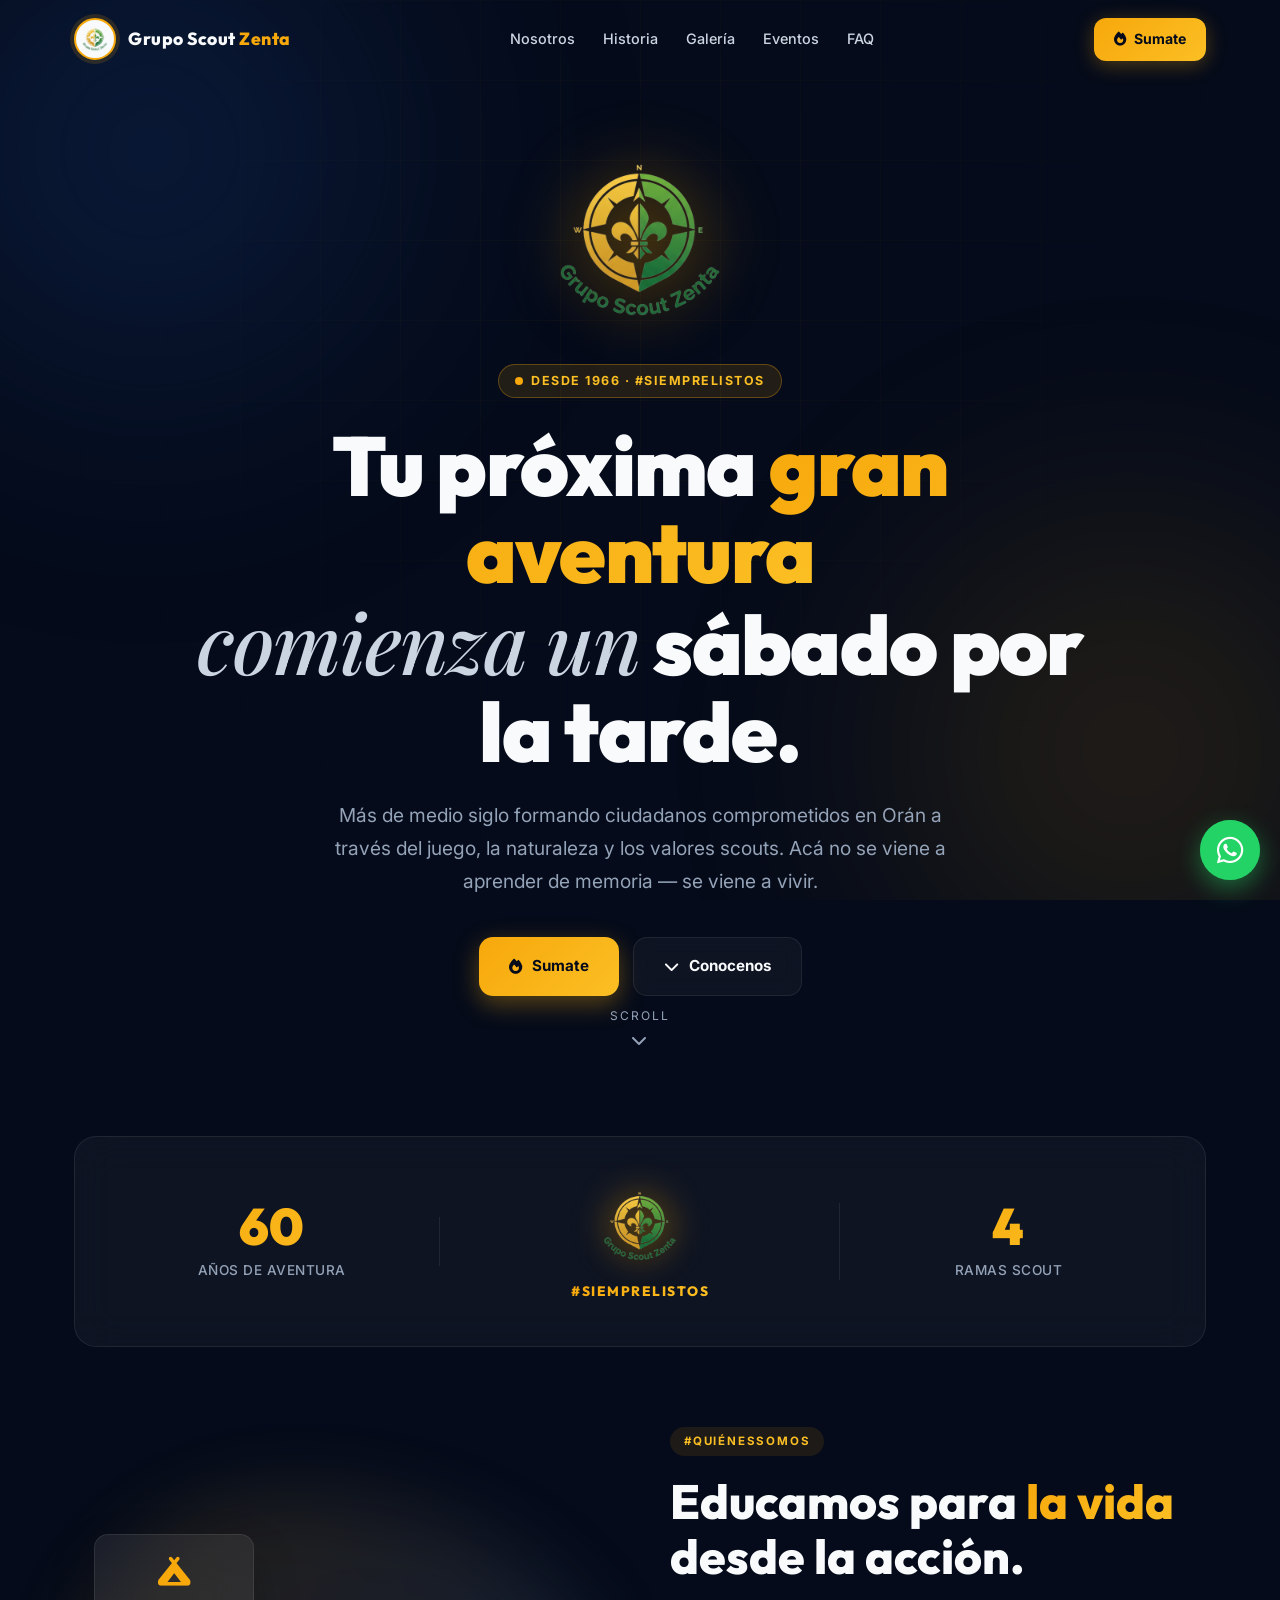
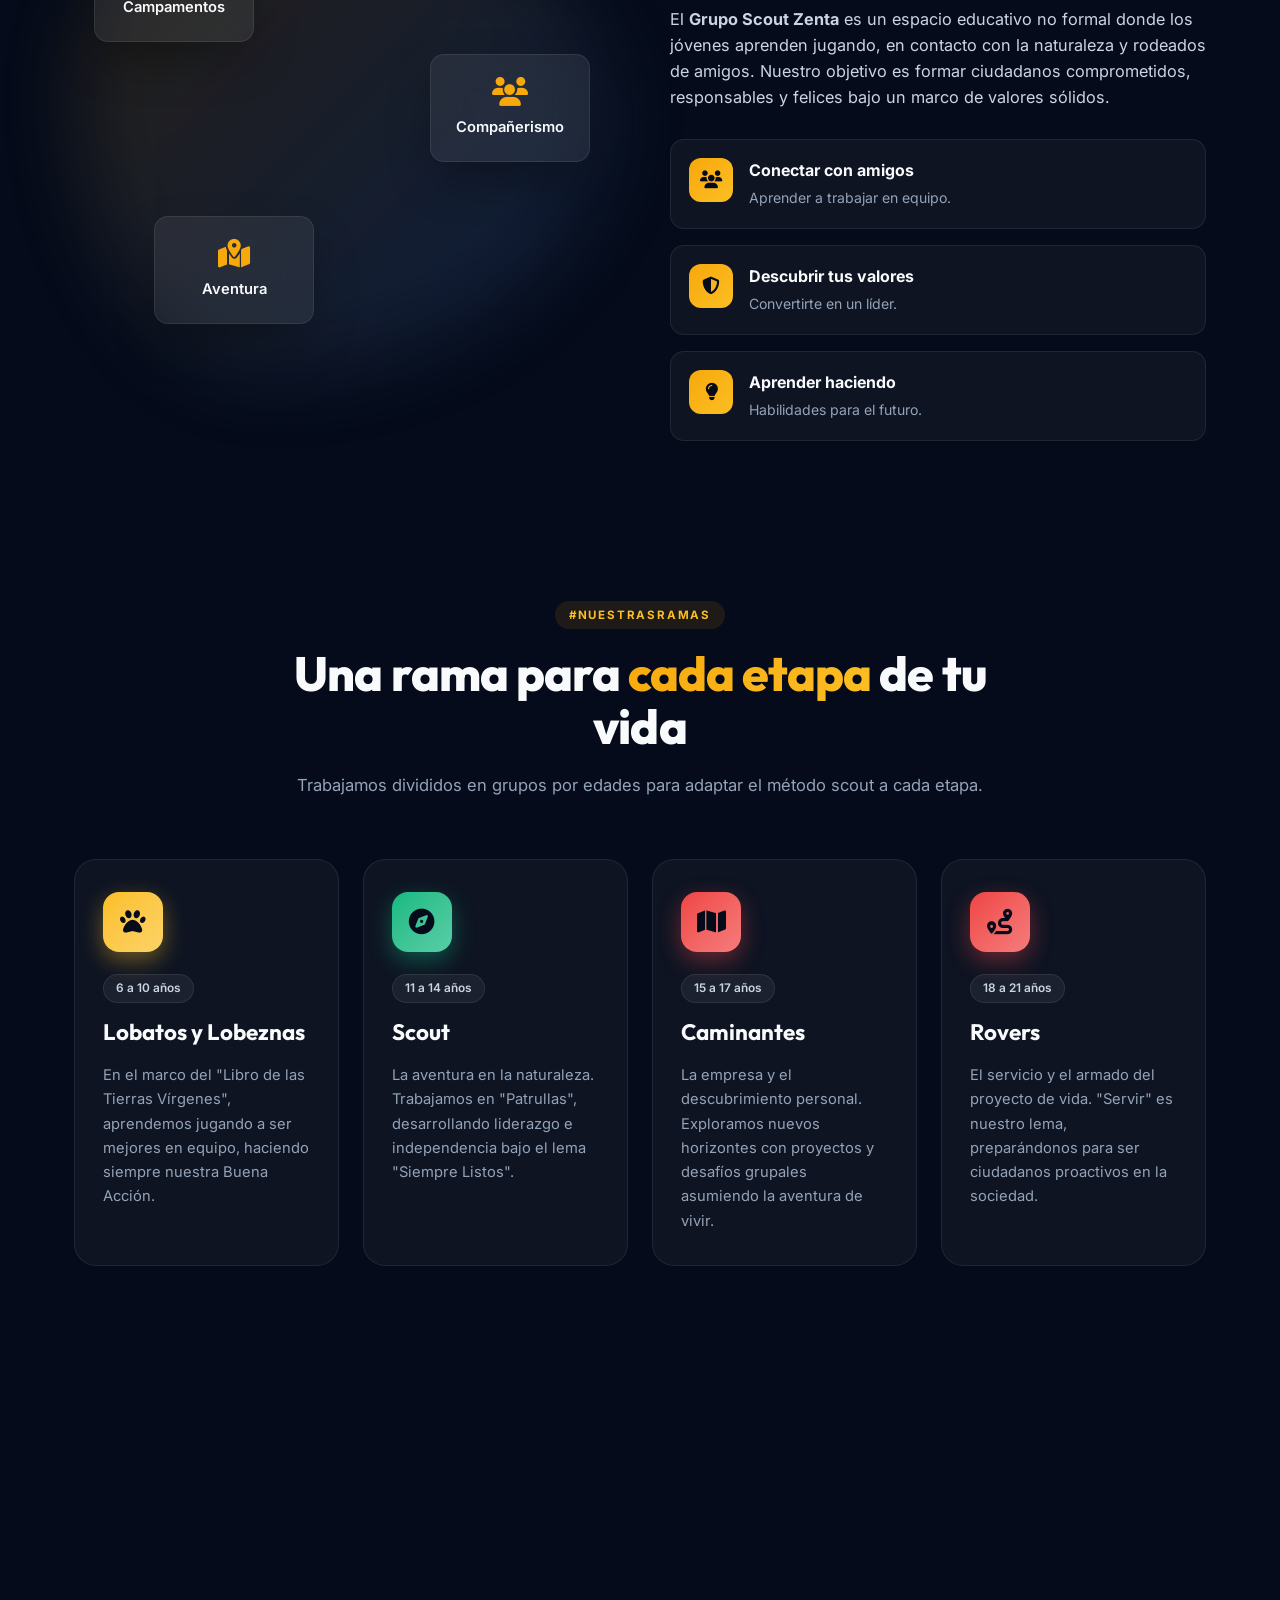
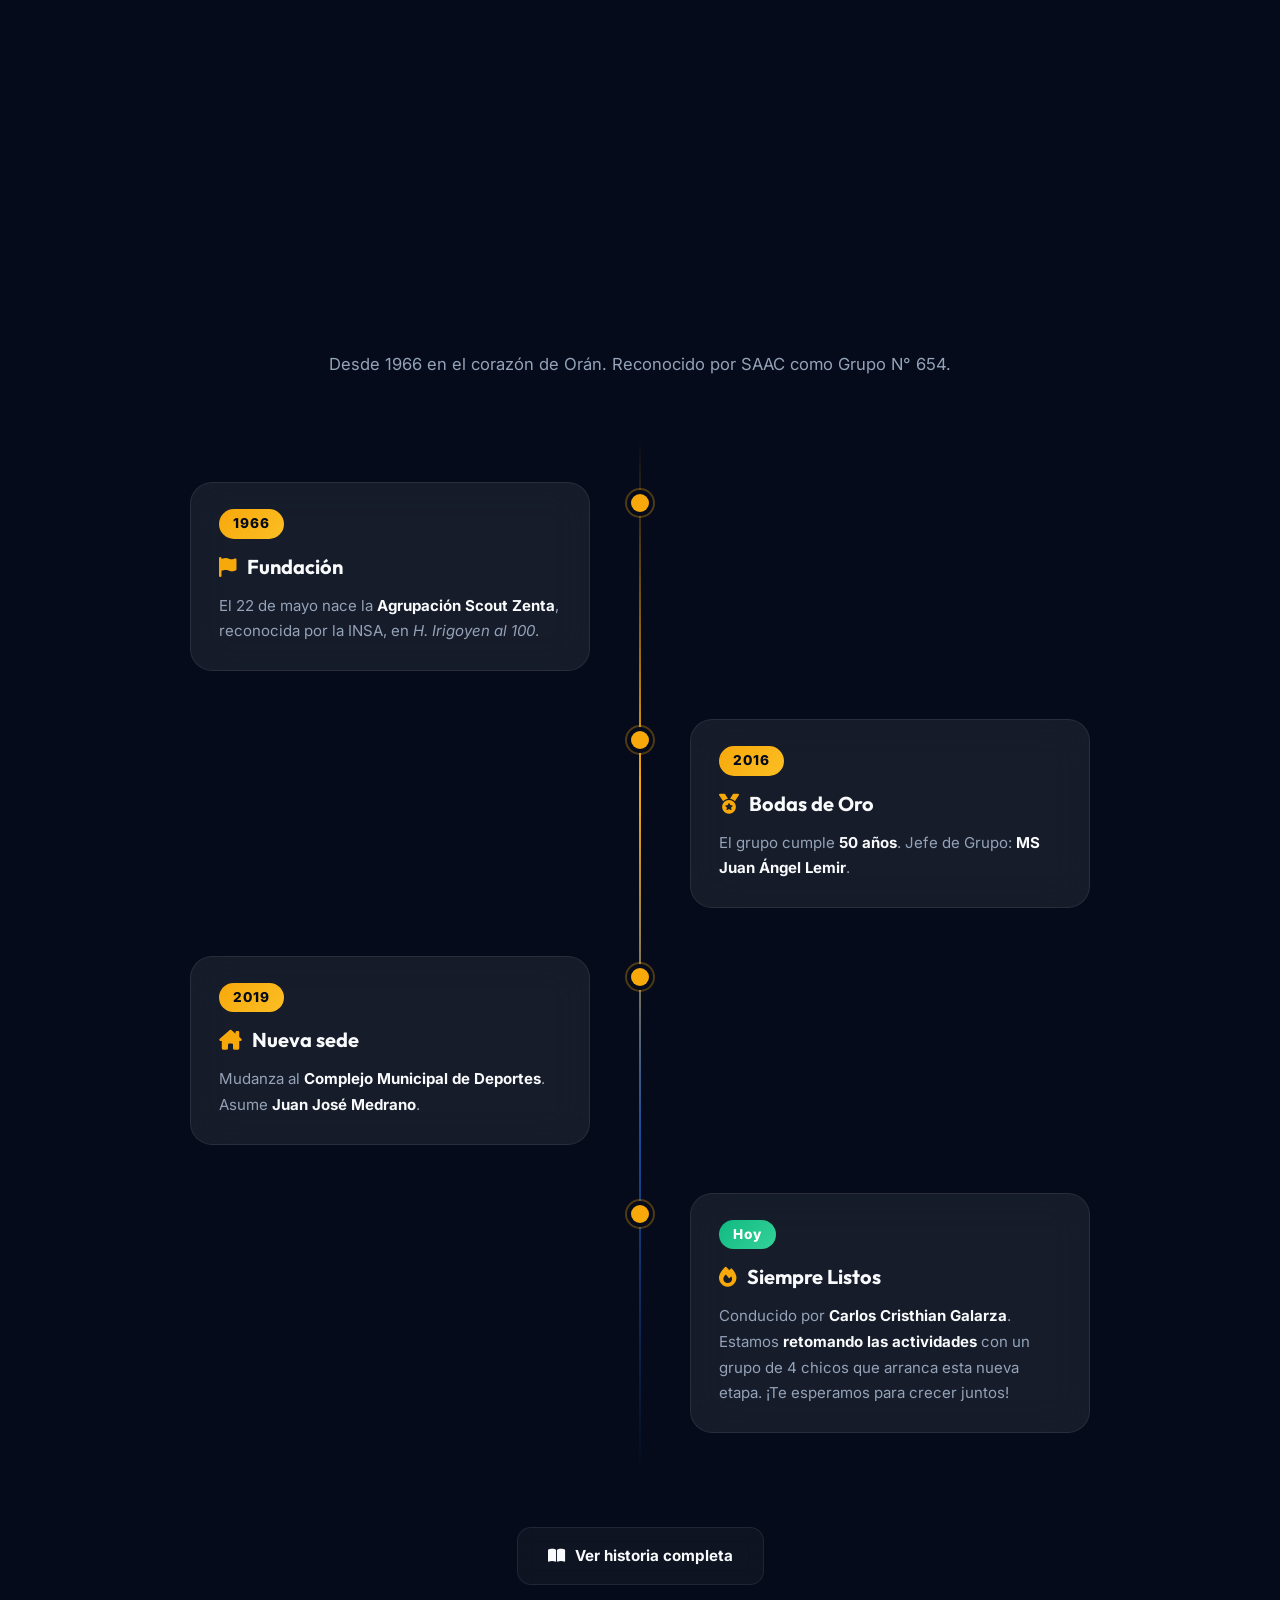
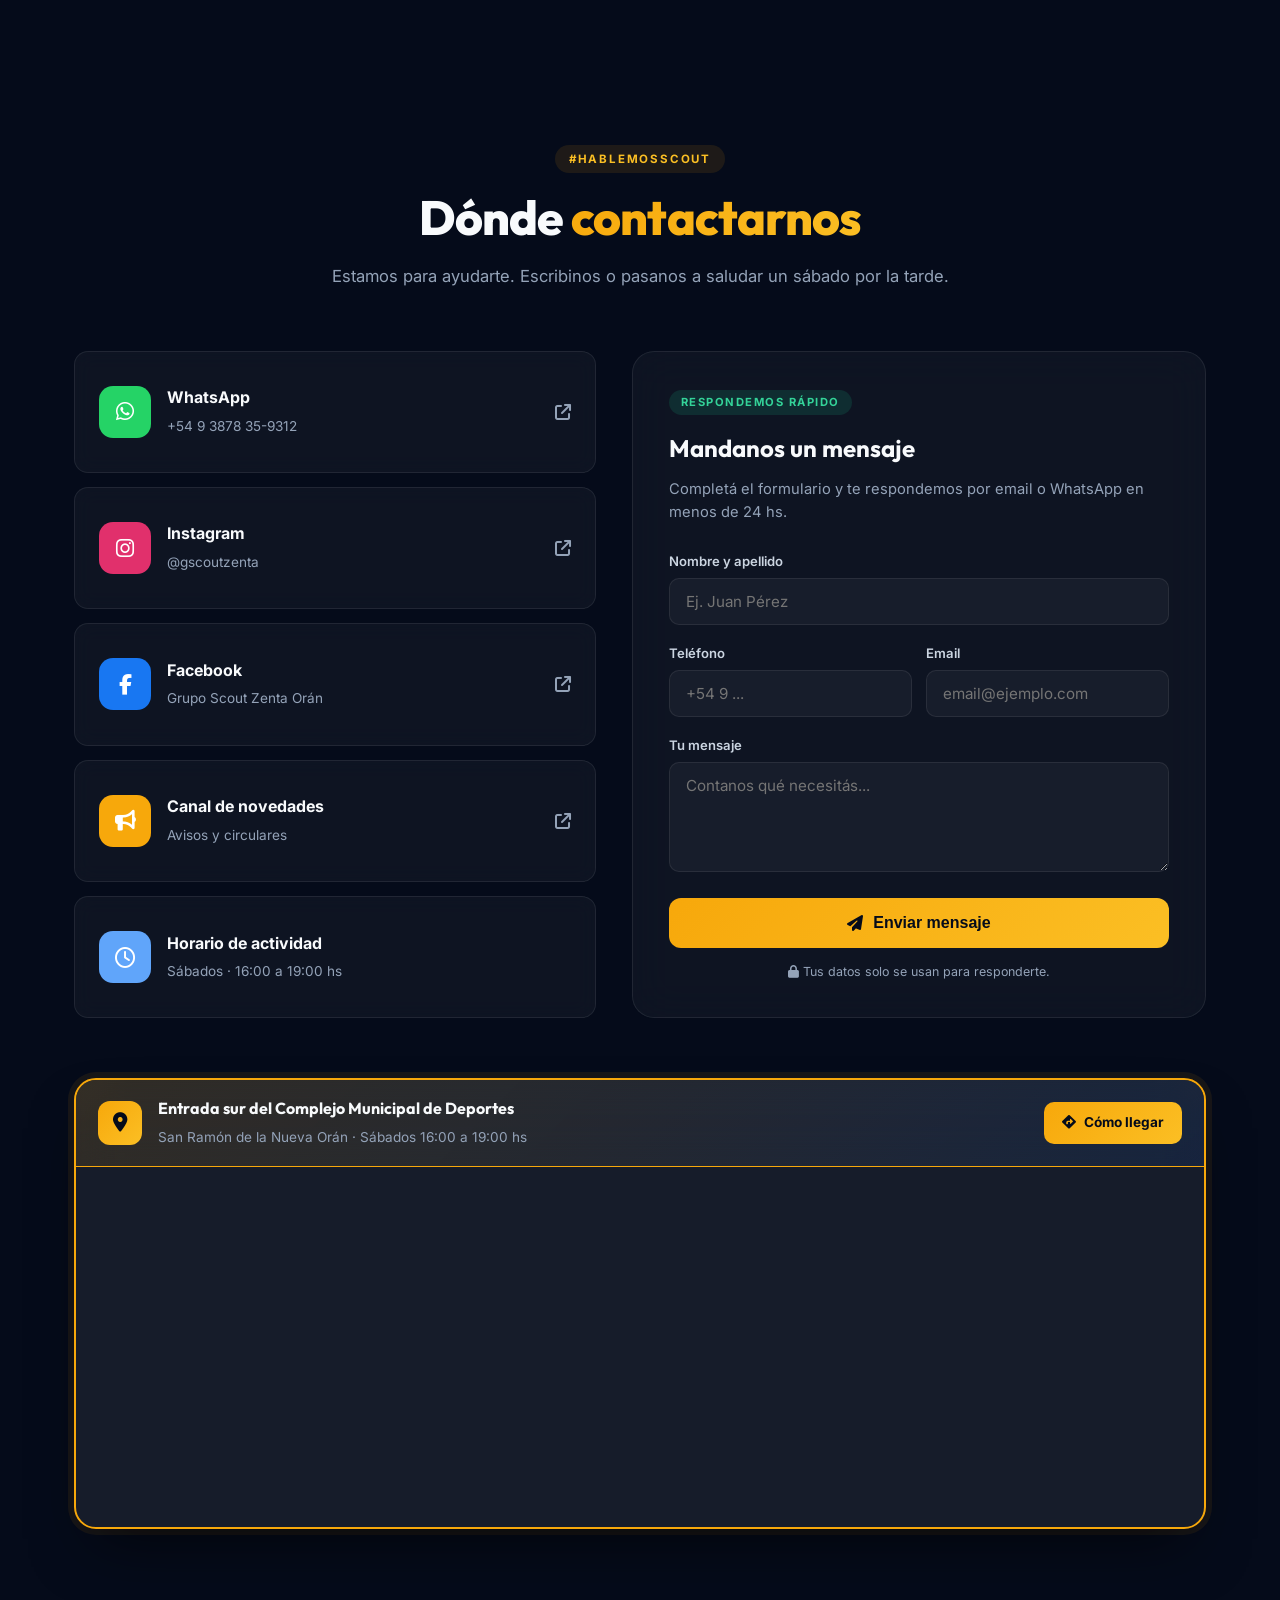
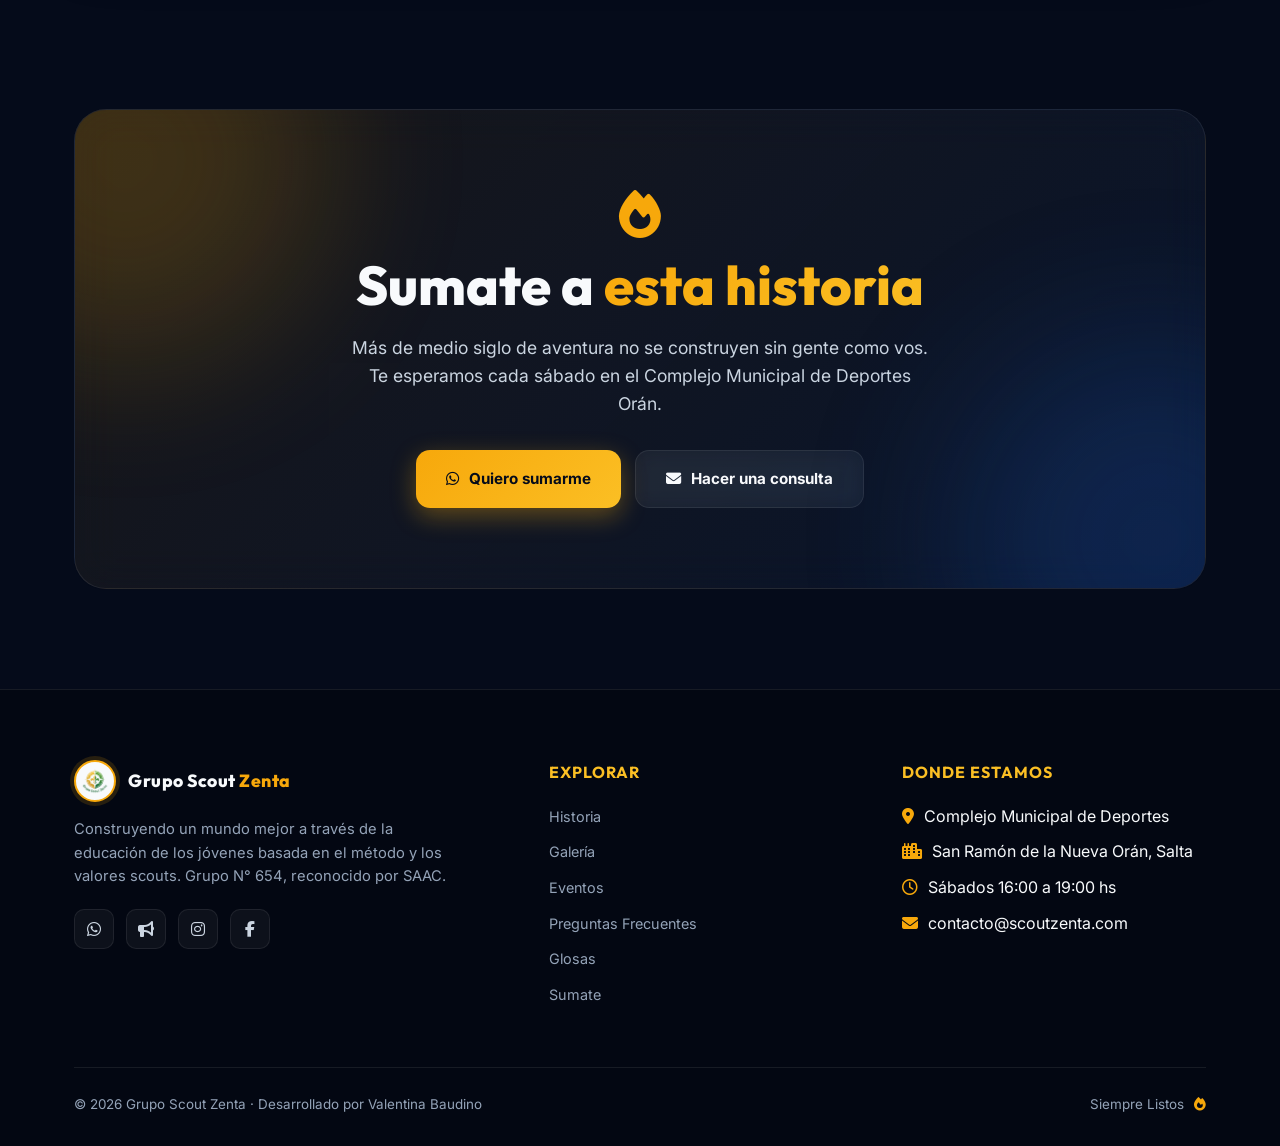
==== commit 561bdc62: "Fix móvil: tarjetas about en fila (no amontonadas) + texto Hoy real (4 chicos, retomando)" ====
--- a/index.html
+++ b/index.html
@@ -650,7 +650,11 @@
       .stat:not(:last-child)::after { display: none; }
       .stat-brand .mini-emblem { width: 64px; height: 64px; }
       .about-grid { grid-template-columns: 1fr; gap: 30px; }
-      .about-visual { height: 340px; }
+      /* En celular: las tarjetas dejan de flotar (se amontonaban) y van en fila ordenada */
+      .about-visual { height: auto; min-height: 160px; display: flex; align-items: center; justify-content: center; }
+      .photo-cards { position: static; inset: auto; display: flex; flex-wrap: wrap; gap: 12px; justify-content: center; width: 100%; }
+      .pcard { position: static; width: auto; flex: 1 1 30%; min-width: 95px; max-width: 150px; animation: none; padding: 16px 12px; }
+      .pc-1, .pc-2, .pc-3 { position: static; top: auto; left: auto; right: auto; bottom: auto; }
       .contact-grid { grid-template-columns: 1fr; }
       .timeline::before { left: 18px; }
       .tl-item, .tl-item:nth-child(even) {
@@ -885,7 +889,7 @@
           <div class="tl-card">
             <span class="tl-year now">Hoy</span>
             <h3><i class="fa-solid fa-fire"></i> Siempre Listos</h3>
-            <p>Conducido por <strong>Carlos Cristhian Galarza</strong>. Más de 60 niños y jóvenes activos en las 4 ramas.</p>
+            <p>Conducido por <strong>Carlos Cristhian Galarza</strong>. Estamos <strong>retomando las actividades</strong> con un grupo de 4 chicos que arranca esta nueva etapa. ¡Te esperamos para crecer juntos!</p>
           </div>
         </div>
       </div>
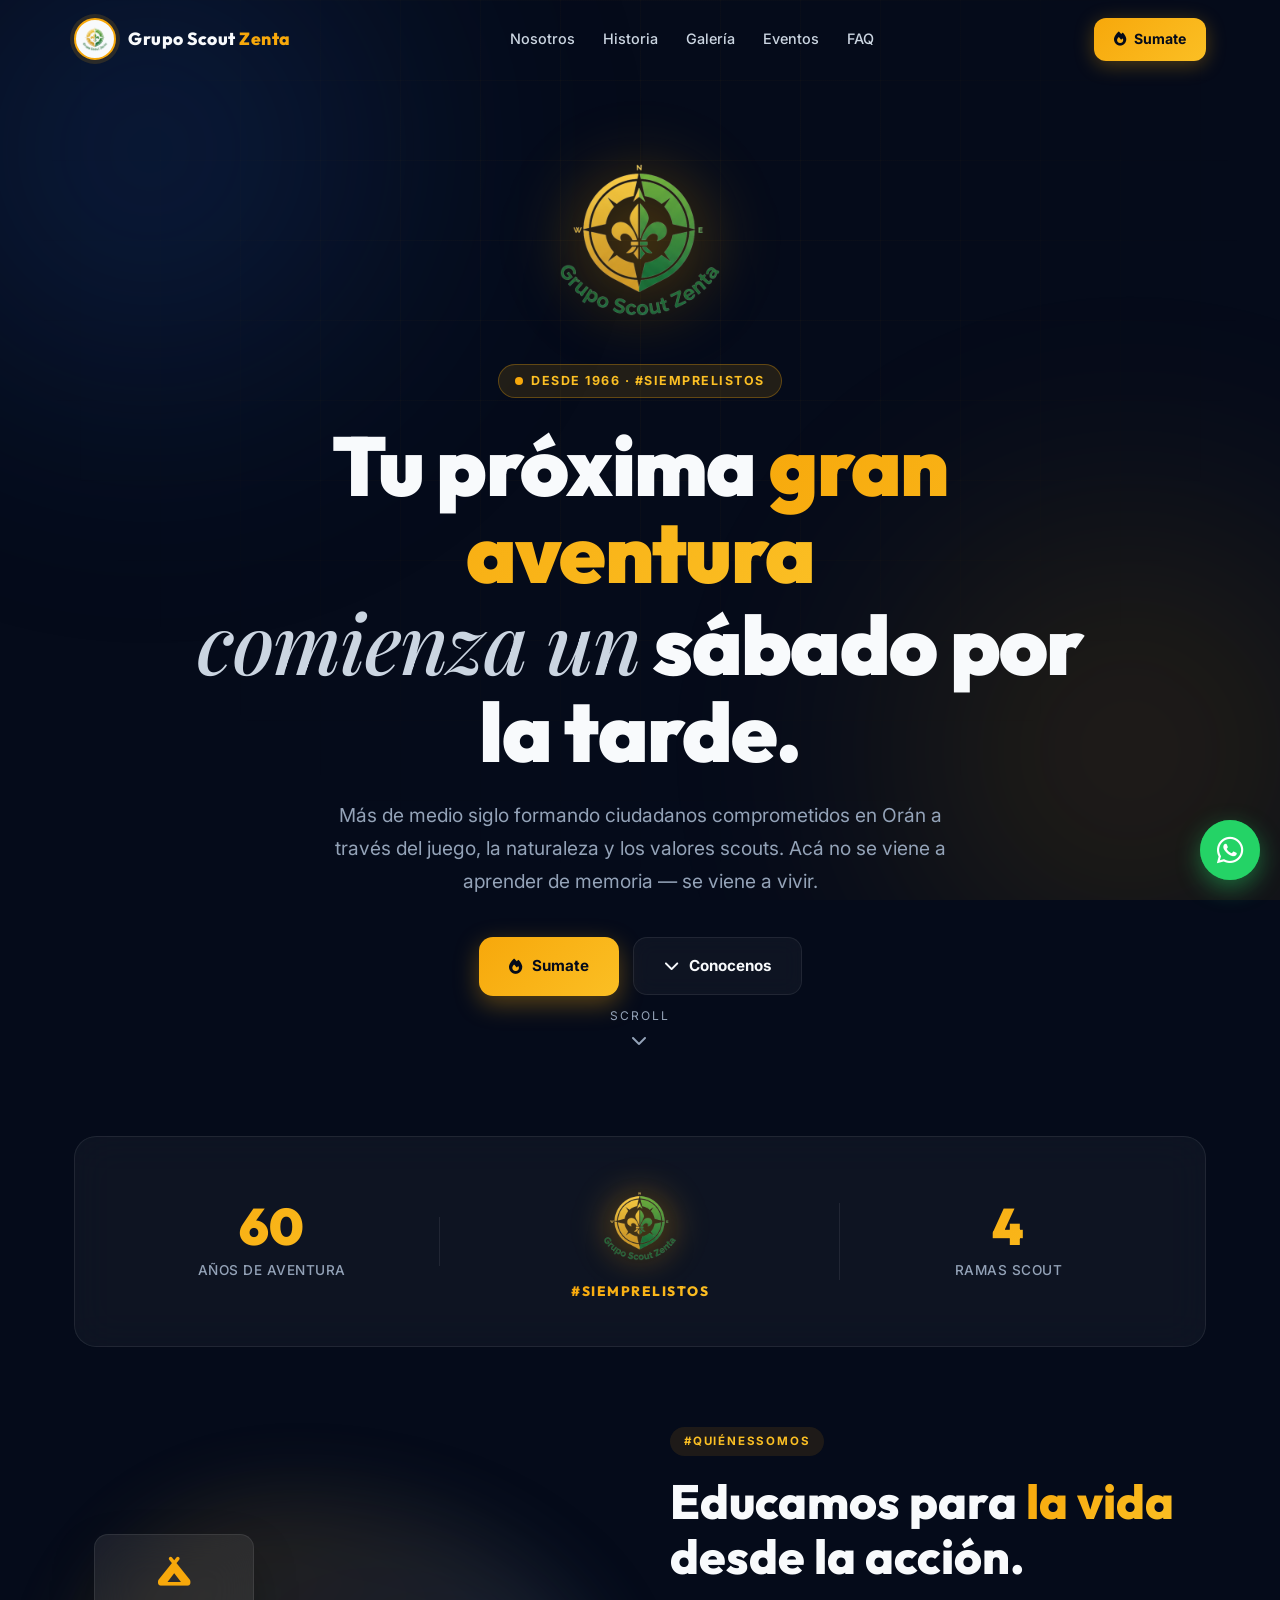
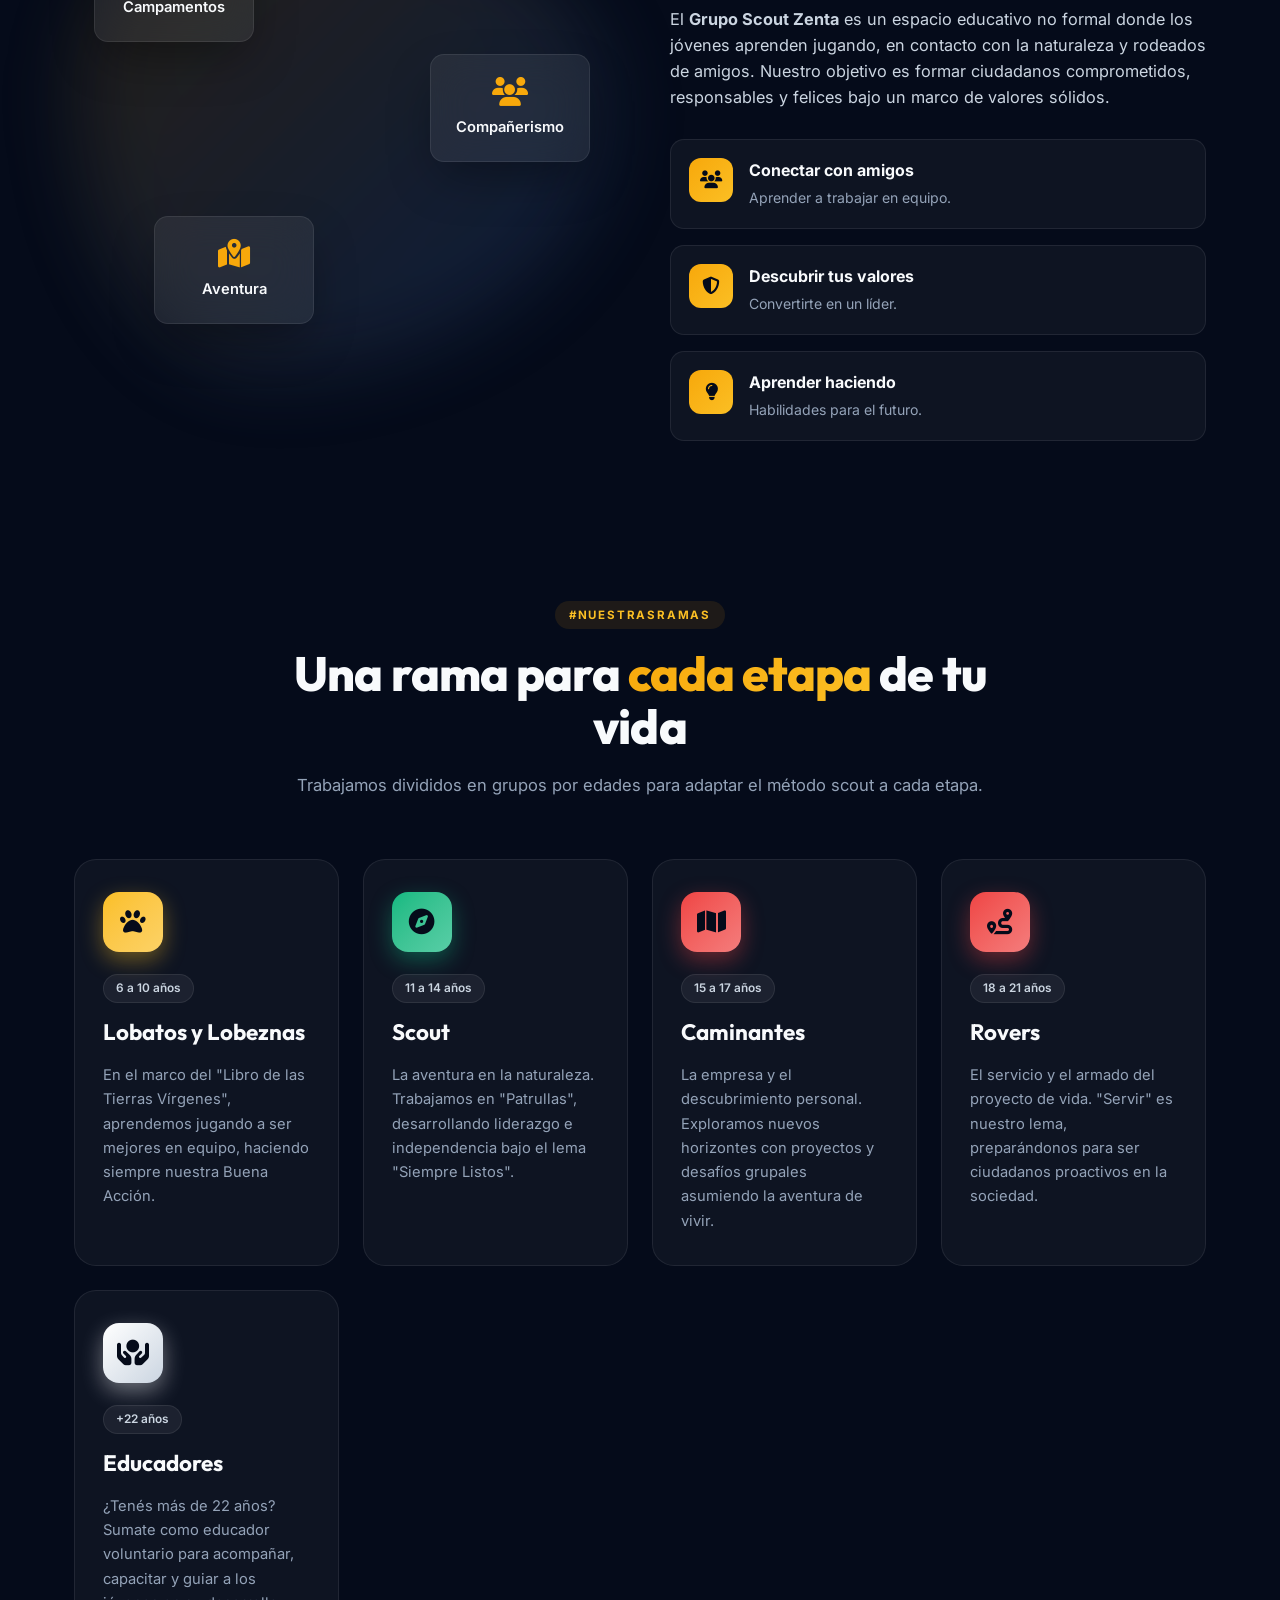
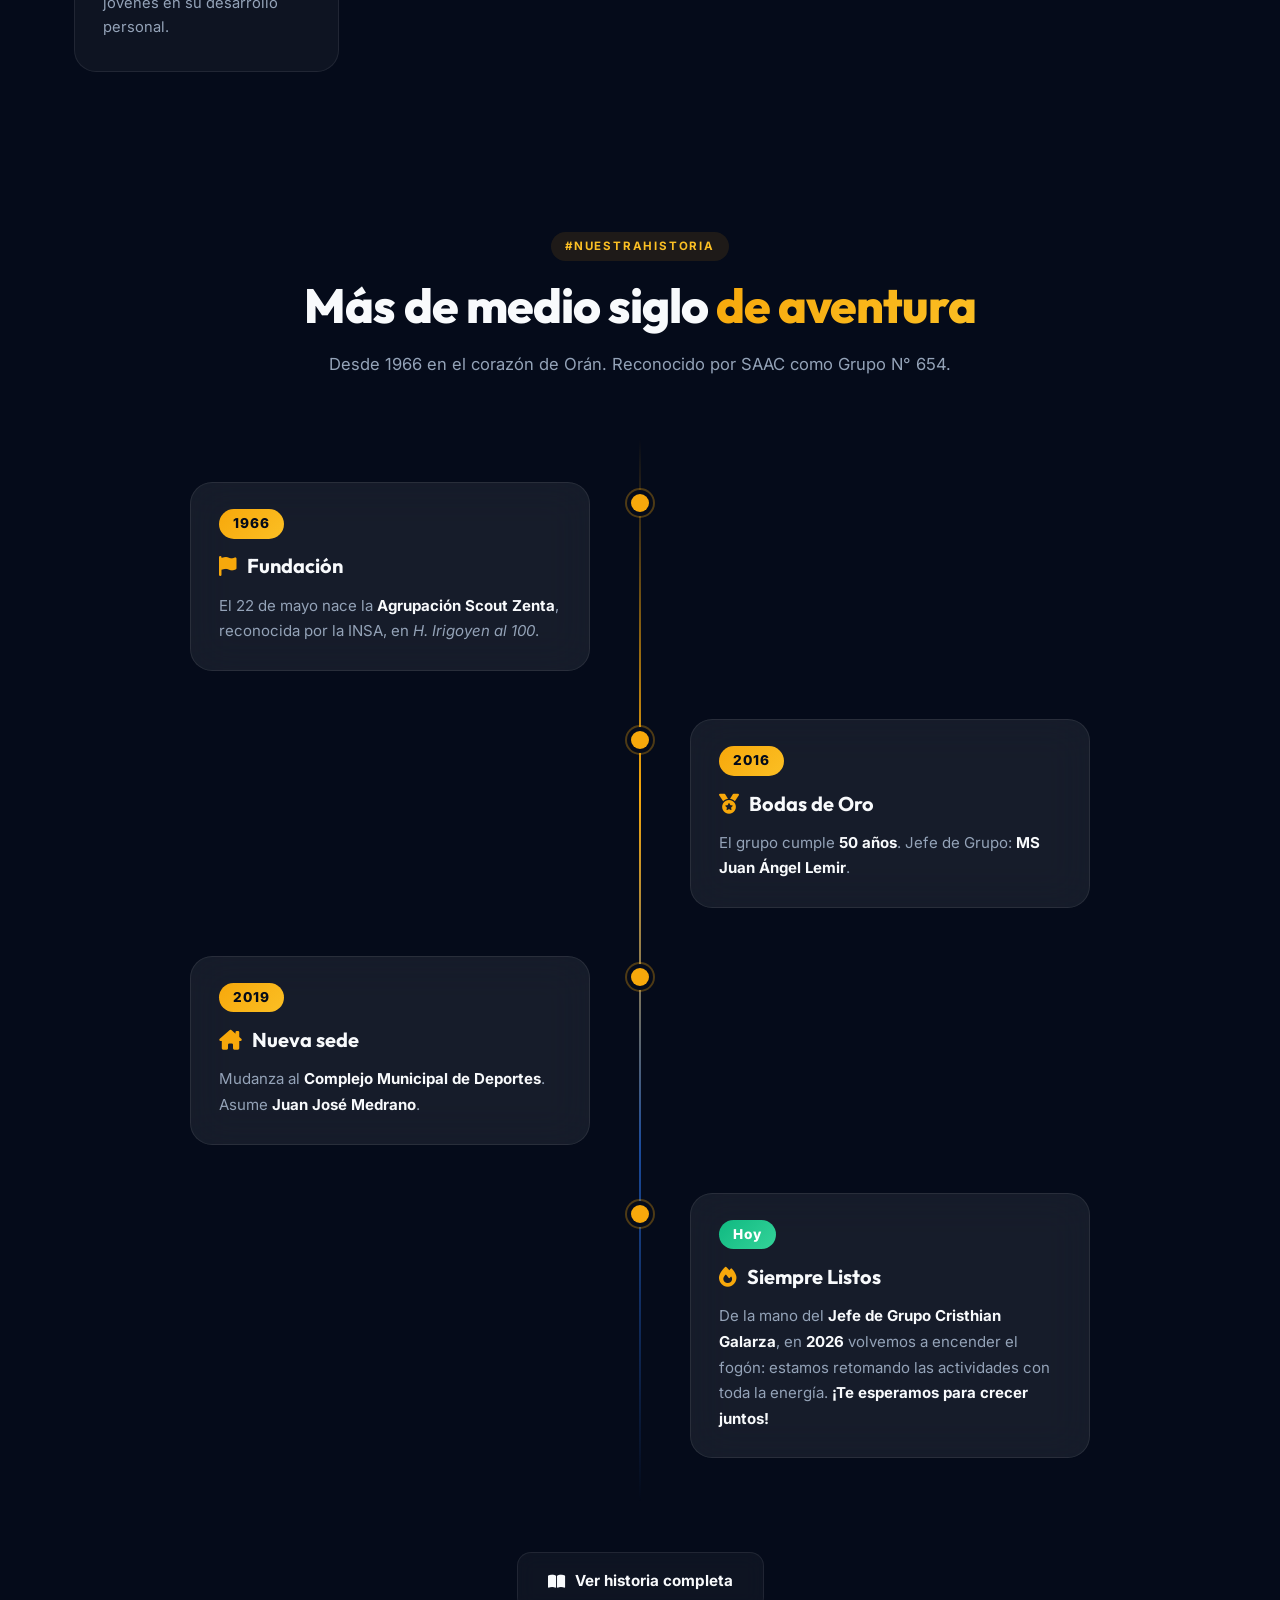
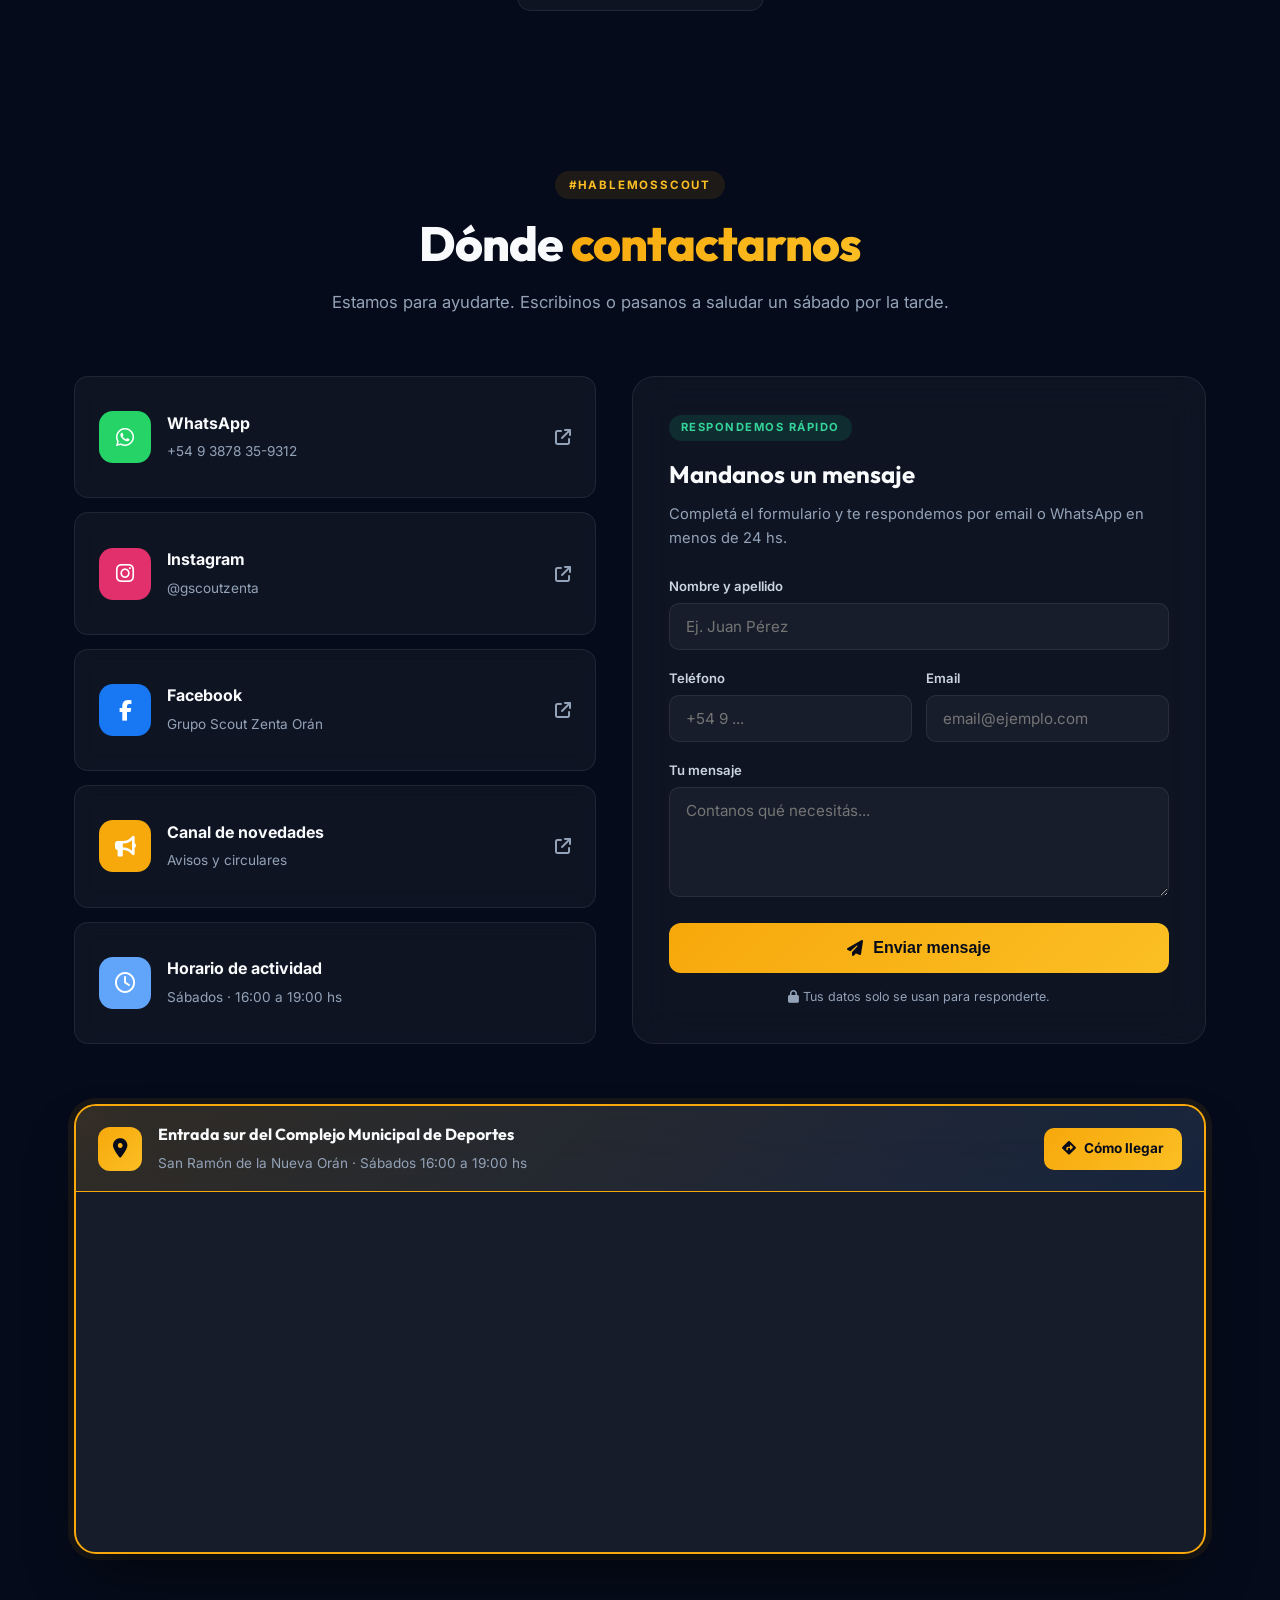
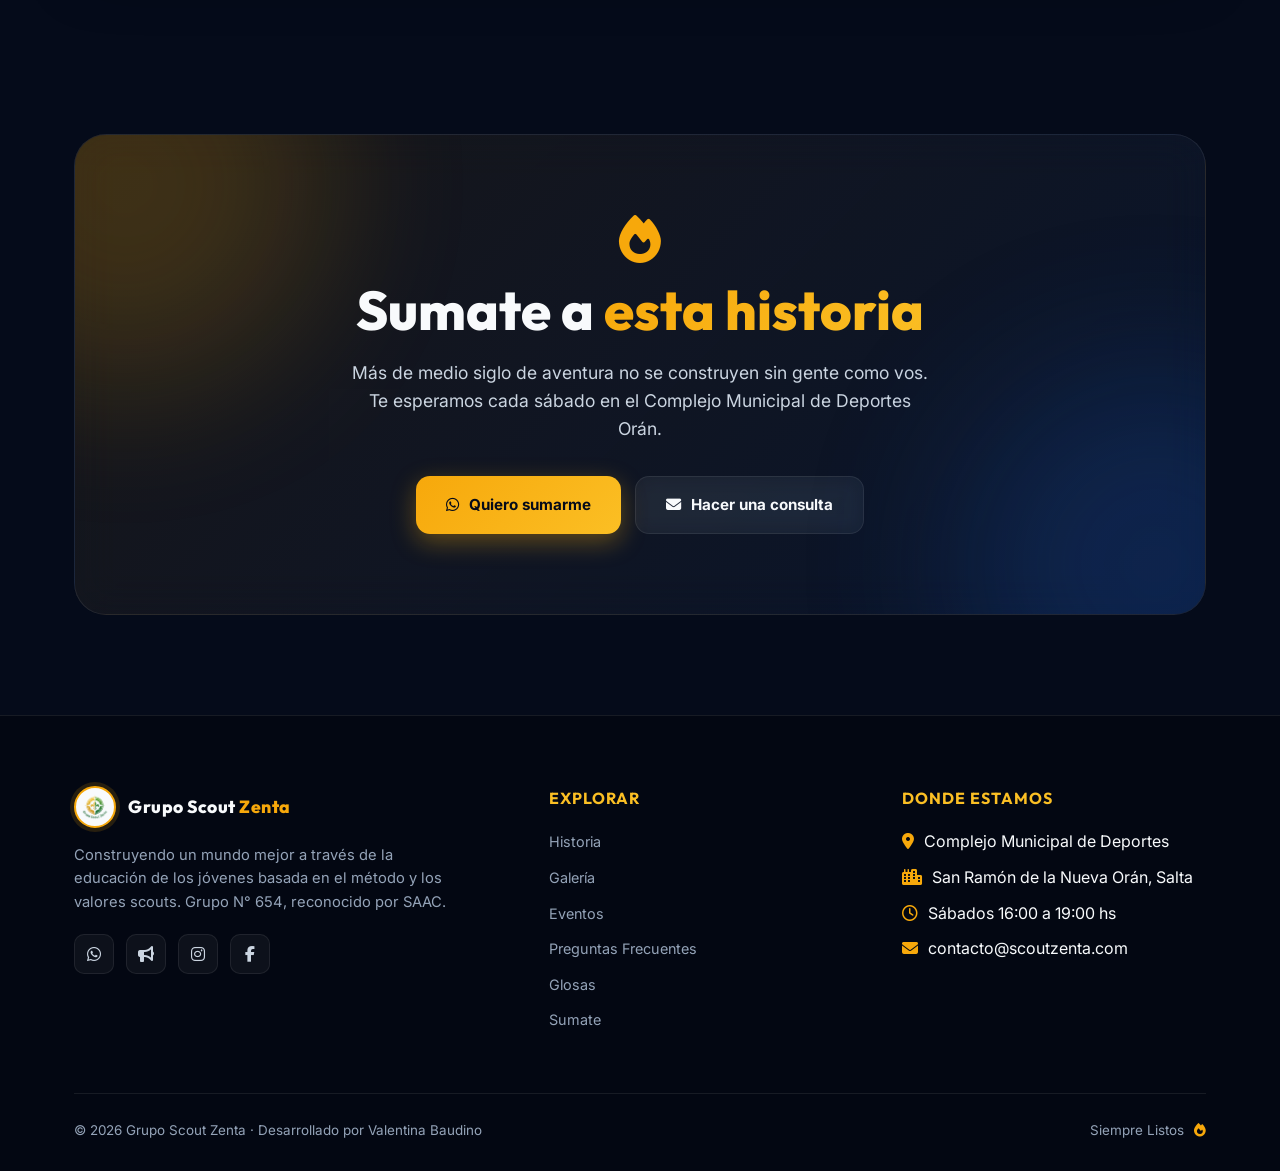
==== commit ec5fe673: "FAQ: qué llevar en la mochila + texto Hoy reescrito (Jefe Cristhian Galarza, retomando 2026)" ====
--- a/index.html
+++ b/index.html
@@ -889,7 +889,7 @@
           <div class="tl-card">
             <span class="tl-year now">Hoy</span>
             <h3><i class="fa-solid fa-fire"></i> Siempre Listos</h3>
-            <p>Conducido por <strong>Carlos Cristhian Galarza</strong>. Estamos <strong>retomando las actividades</strong> con un grupo de 4 chicos que arranca esta nueva etapa. ¡Te esperamos para crecer juntos!</p>
+            <p>De la mano del <strong>Jefe de Grupo Cristhian Galarza</strong>, en <strong>2026</strong> volvemos a encender el fogón: estamos retomando las actividades con toda la energía. <strong>¡Te esperamos para crecer juntos!</strong></p>
           </div>
         </div>
       </div>
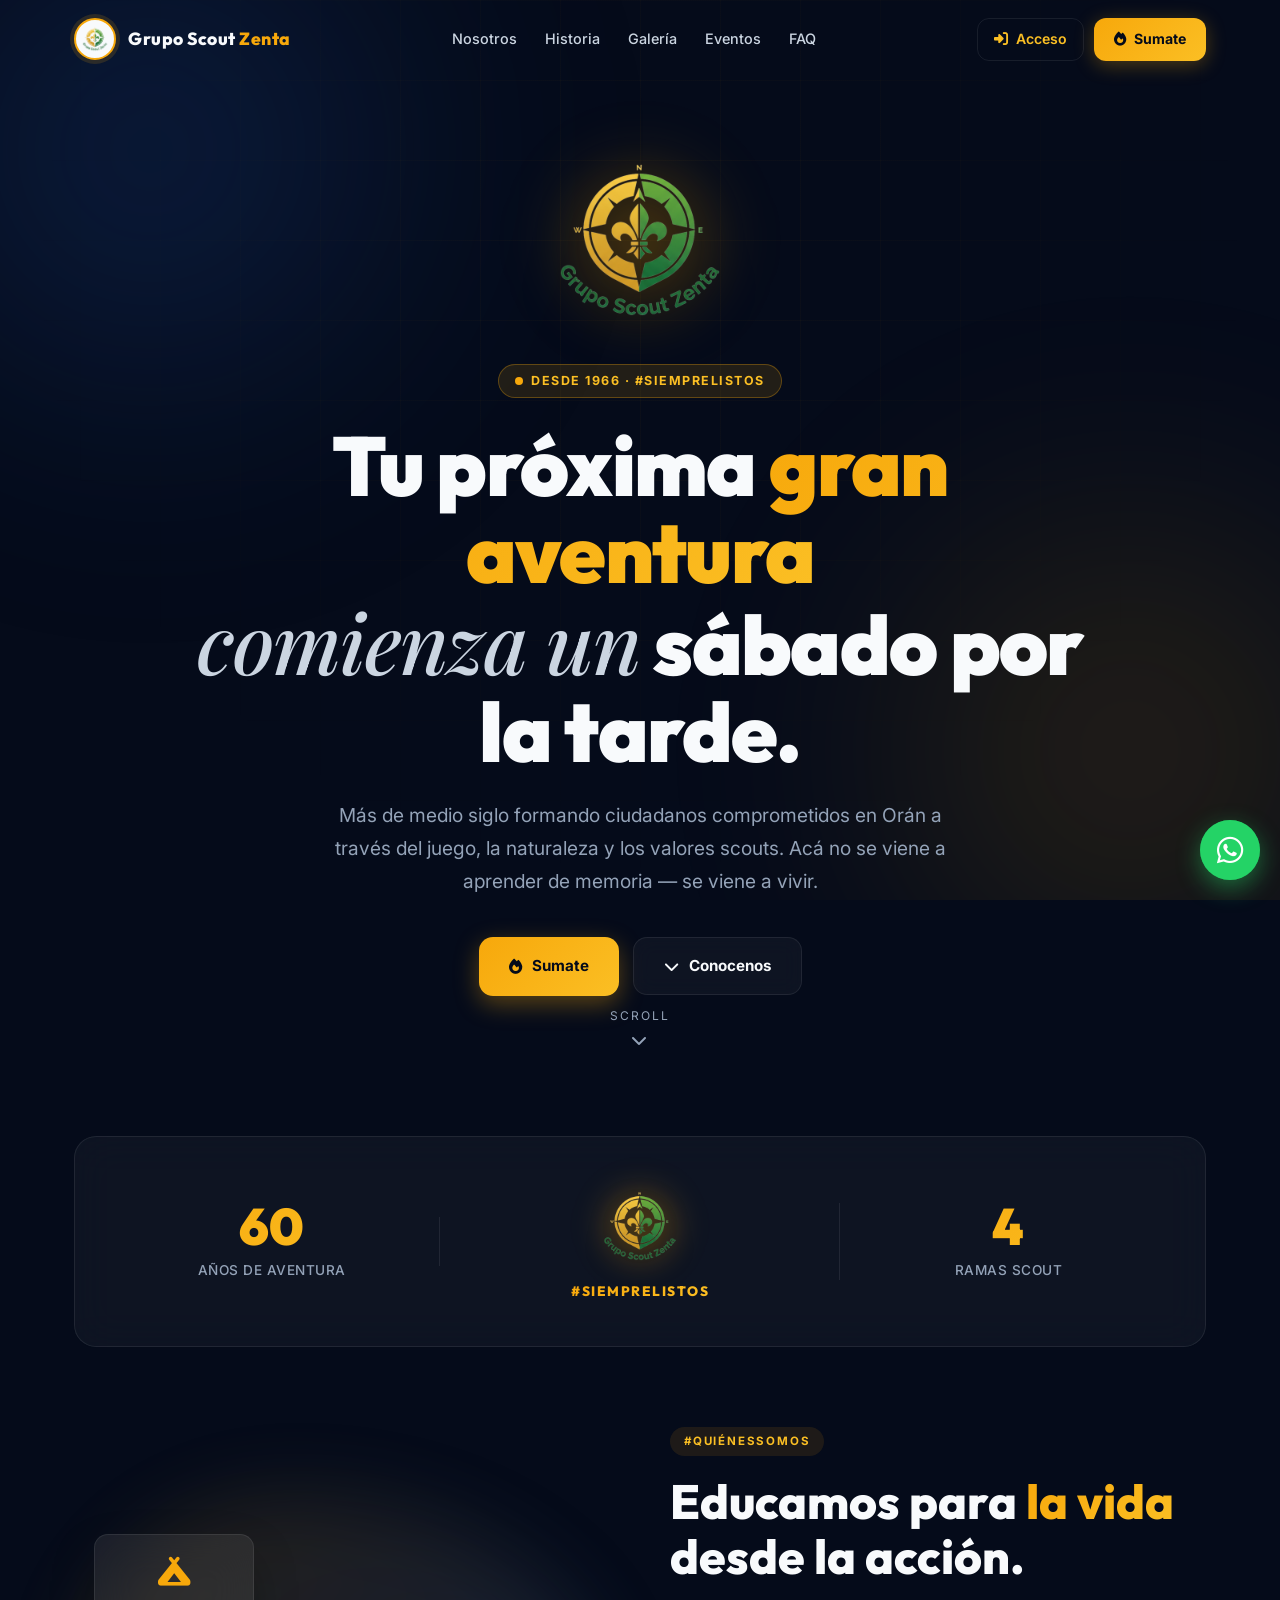
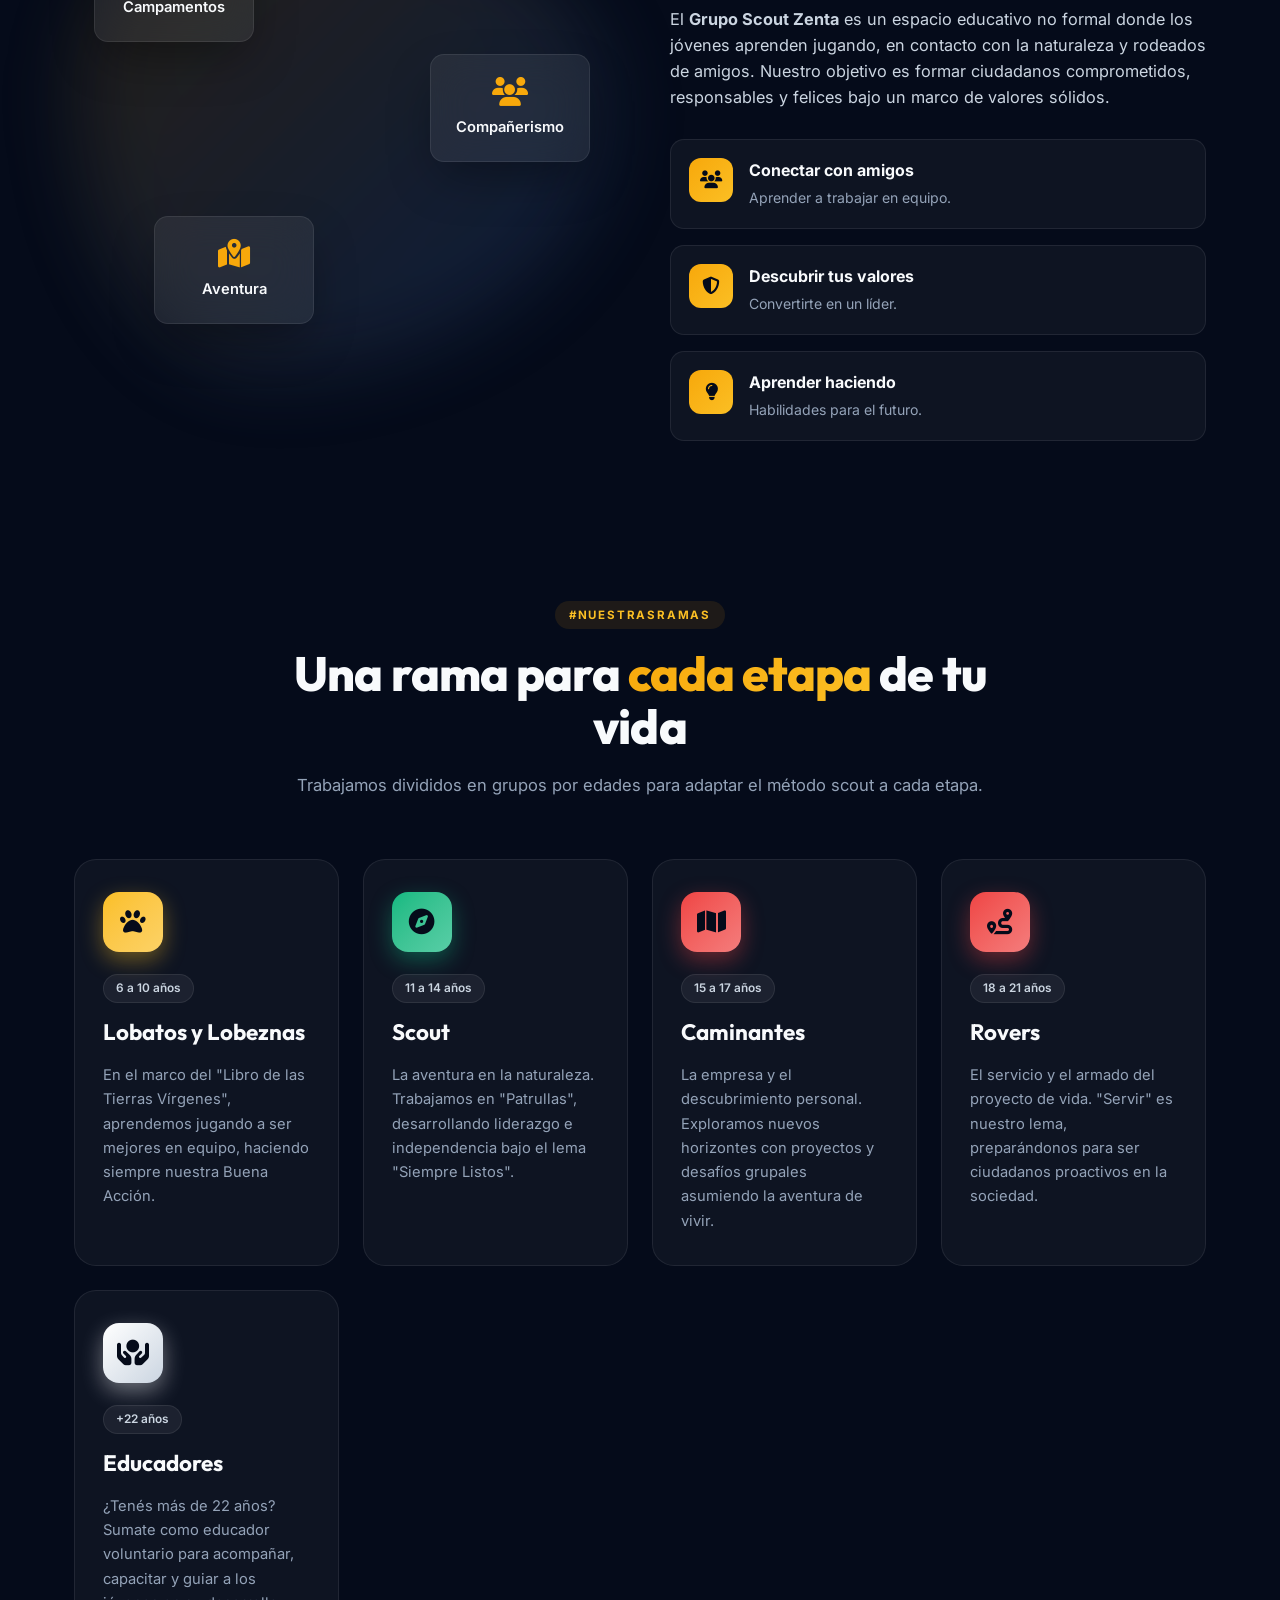
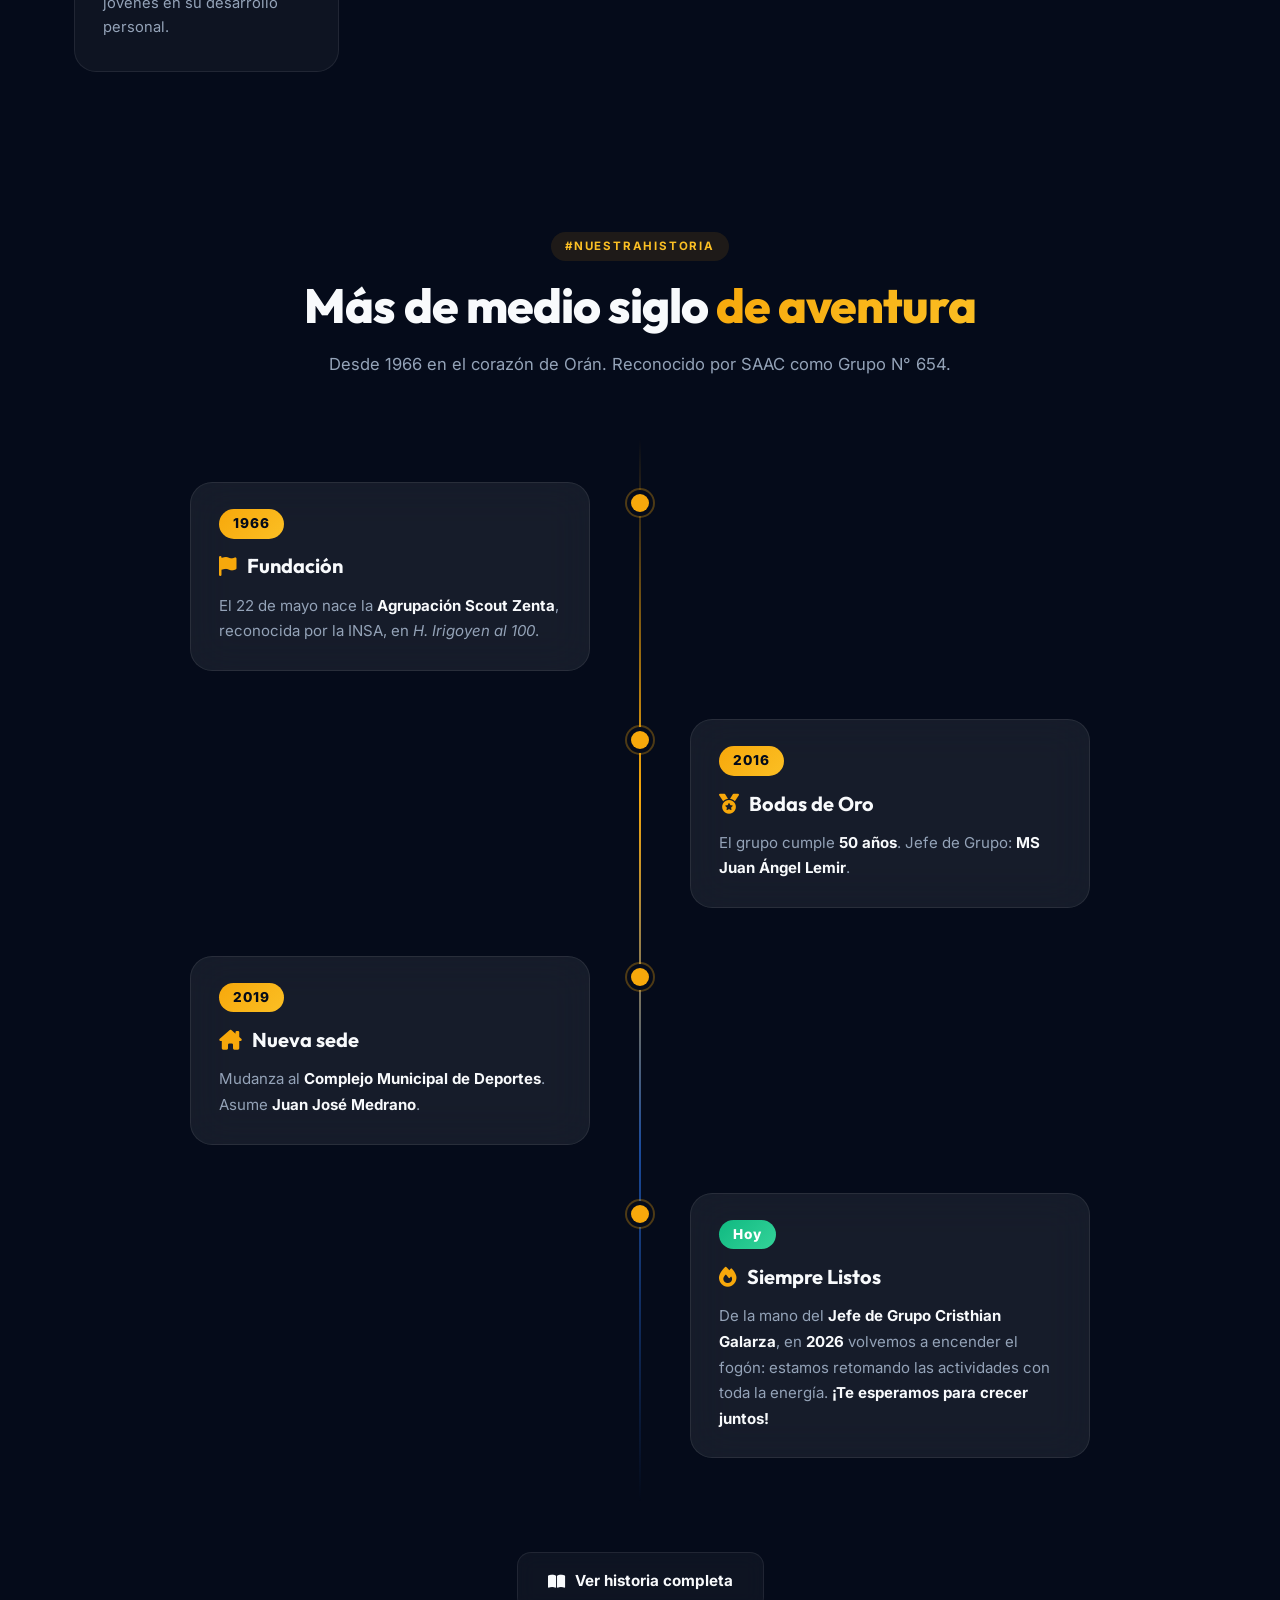
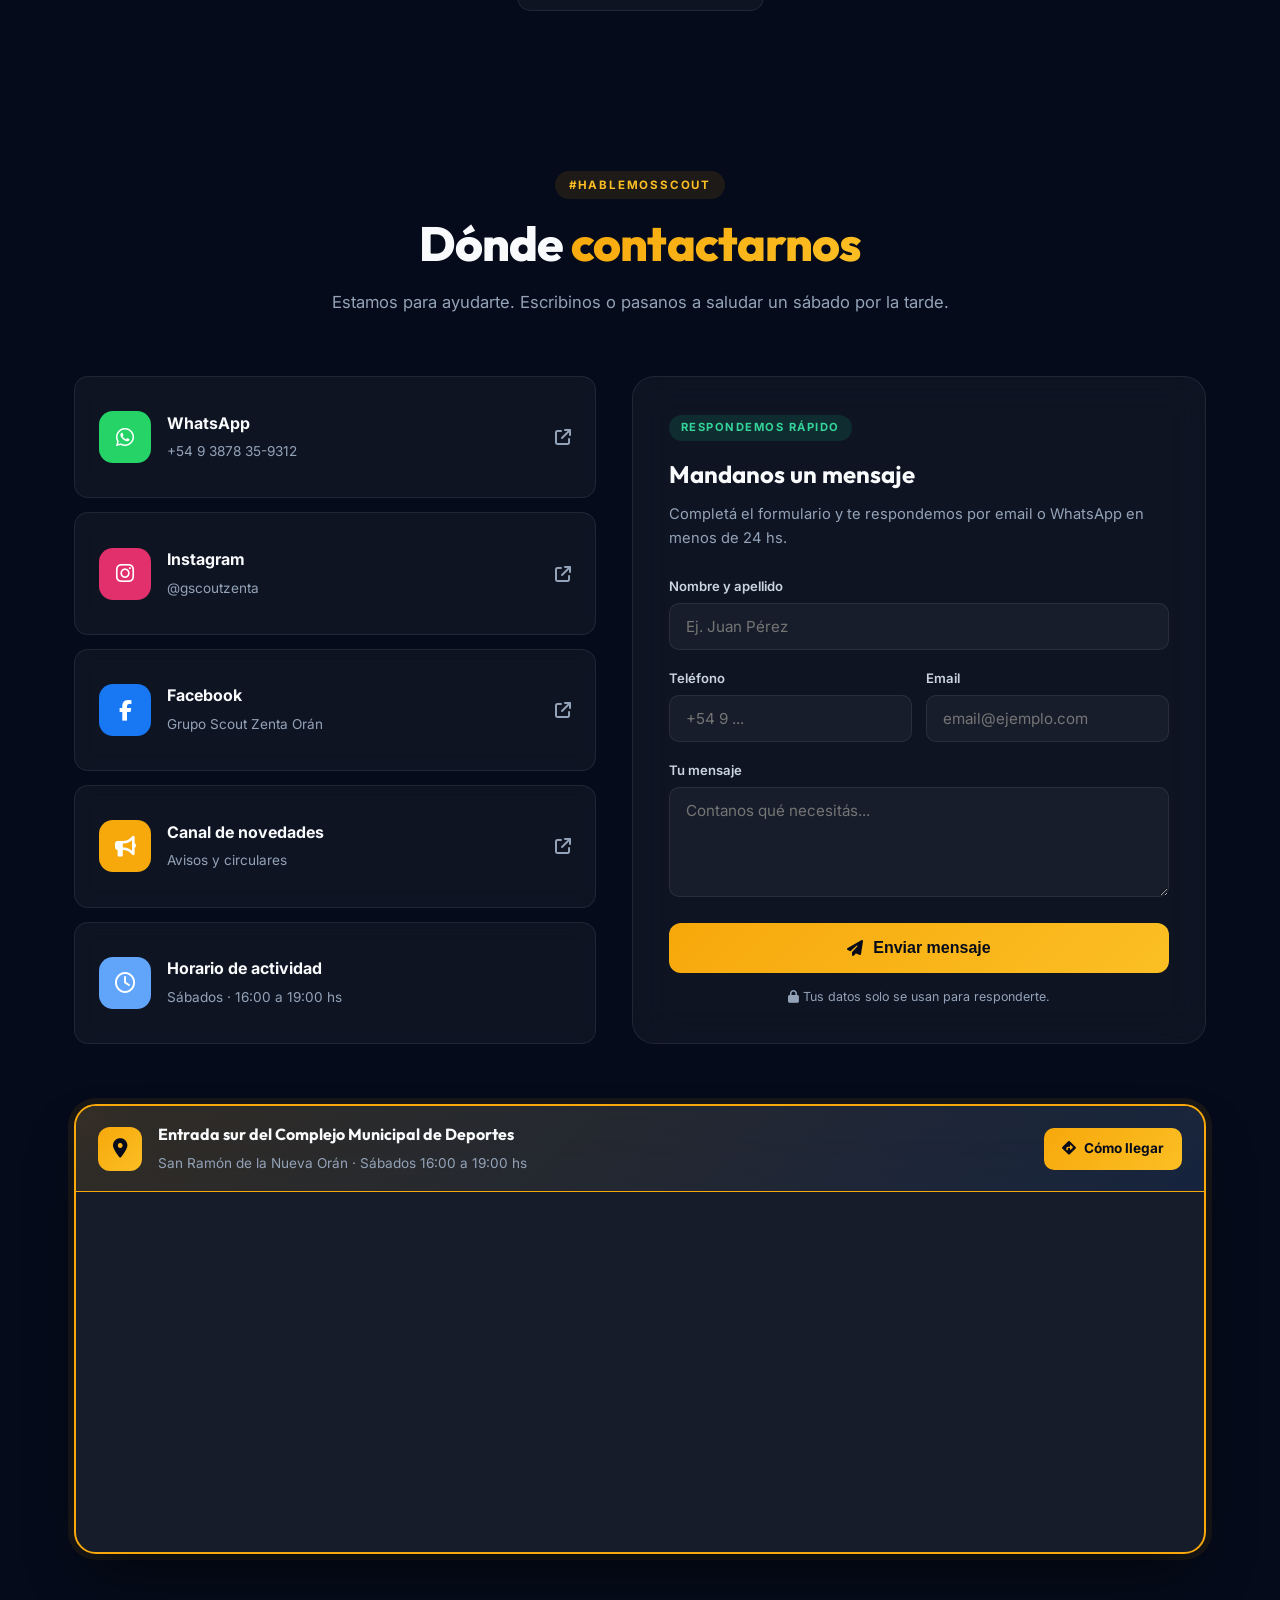
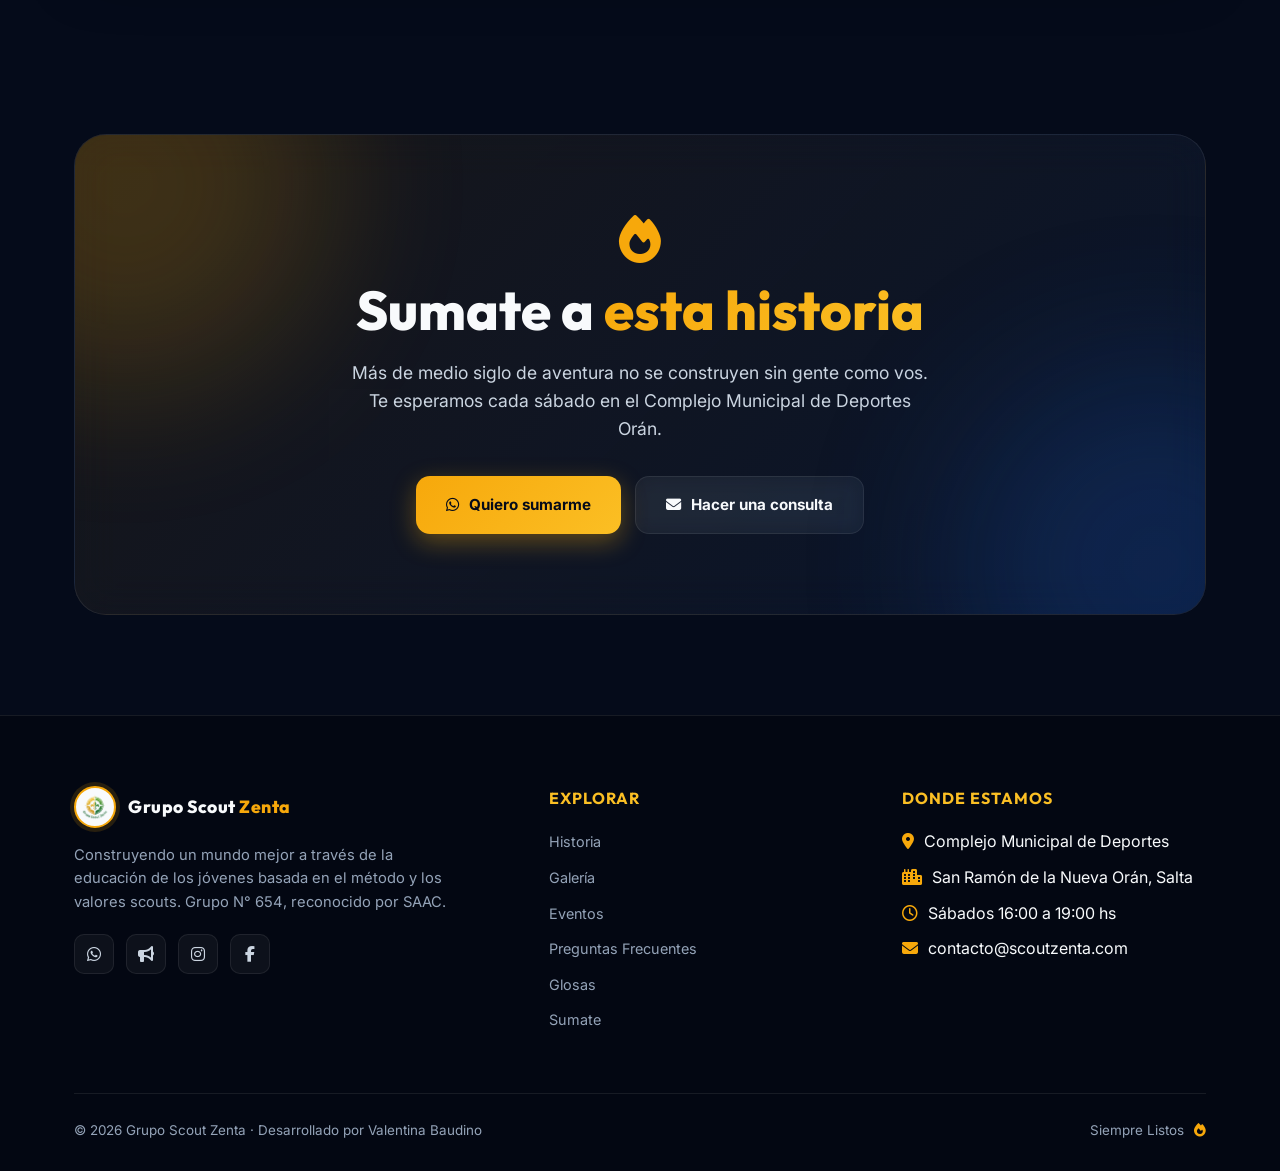
==== commit 2e9aaef6: "Landing: botón 'Acceso' al panel (panel.scoutzenta.com) en nav y menú móvil" ====
--- a/index.html
+++ b/index.html
@@ -696,6 +696,7 @@
         <li><a href="faq.html">FAQ</a></li>
       </ul>
       <div style="display:flex; gap:10px; align-items:center;">
+        <a href="https://panel.scoutzenta.com" class="nav-access"><i class="fa-solid fa-right-to-bracket"></i> Acceso</a>
         <a href="#contacto" class="nav-cta">
           <i class="fa-solid fa-fire"></i> Sumate
         </a>
@@ -714,6 +715,7 @@
       <li><a href="faq.html"><i class="fa-solid fa-circle-question"></i> FAQ</a></li>
       <li><a href="glosas.html"><i class="fa-solid fa-feather-pointed"></i> Glosas</a></li>
     </ul>
+    <a href="https://panel.scoutzenta.com" class="mobile-access"><i class="fa-solid fa-right-to-bracket"></i> Acceso inscriptos</a>
     <a href="#contacto" class="mobile-cta">
       <i class="fa-solid fa-fire"></i> Sumate
     </a>
--- a/assets/css/zenta.css
+++ b/assets/css/zenta.css
@@ -152,6 +152,21 @@
   transform: translateY(-2px);
   box-shadow: 0 8px 28px rgba(247, 168, 11, 0.45);
 }
+/* Botón secundario "Acceso" (lleva al panel de inscriptos) */
+.nav-access {
+  display: inline-flex; align-items: center; gap: 8px;
+  padding: 9px 16px;
+  background: transparent;
+  color: var(--gold-light);
+  border: 1px solid var(--line);
+  border-radius: 12px; text-decoration: none;
+  font-weight: 600; font-size: 0.88rem;
+  transition: all 0.25s;
+}
+.nav-access:hover {
+  border-color: var(--gold); color: var(--gold);
+  background: rgba(247, 168, 11, 0.08);
+}
 .nav-toggle {
   display: none; background: transparent; border: none;
   color: var(--text); font-size: 1.4rem; cursor: pointer;
@@ -190,6 +205,15 @@
   color: var(--navy-deep) !important;
   border-radius: 12px; text-align: center;
   font-weight: 700; text-decoration: none;
+}
+.mobile-access {
+  margin-top: 12px; display: block;
+  padding: 13px;
+  background: transparent;
+  color: var(--gold-light) !important;
+  border: 1px solid var(--line);
+  border-radius: 12px; text-align: center;
+  font-weight: 600; text-decoration: none;
 }
 
 /* ===== BOTONES ===== */
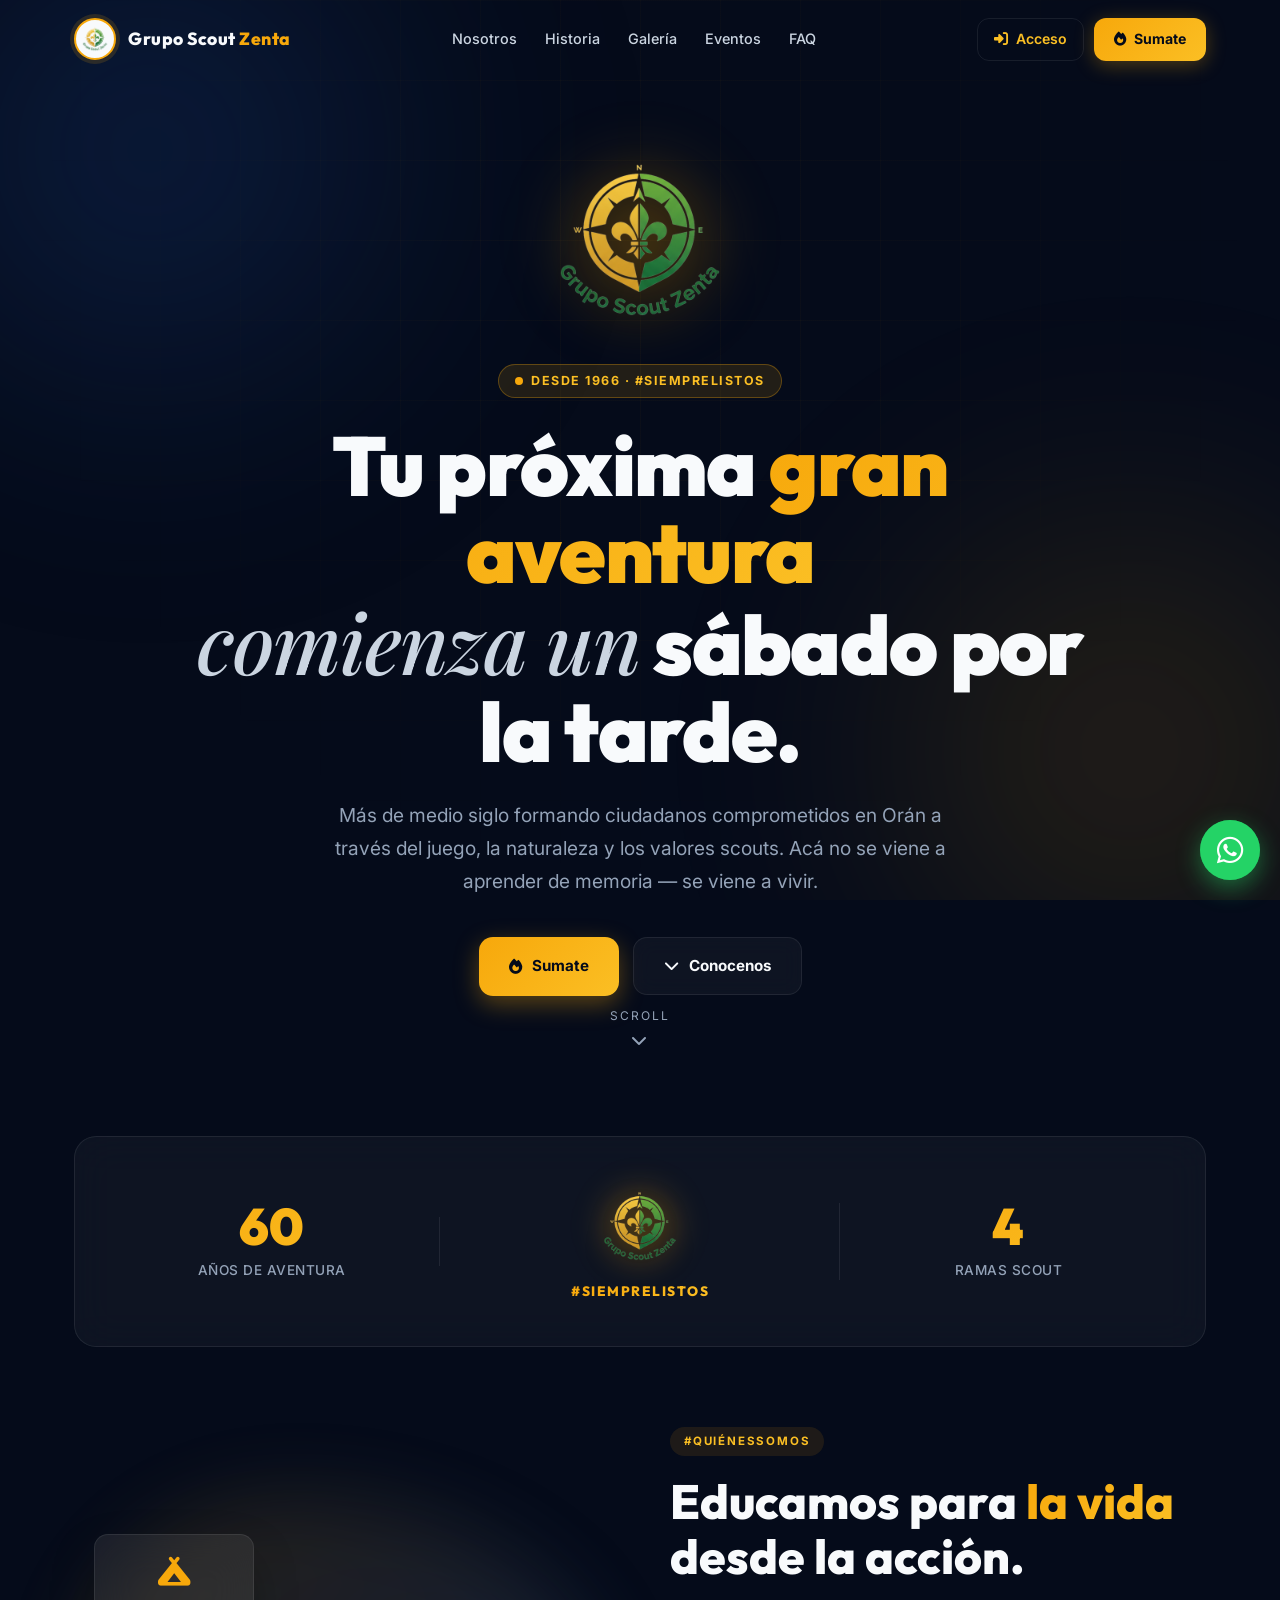
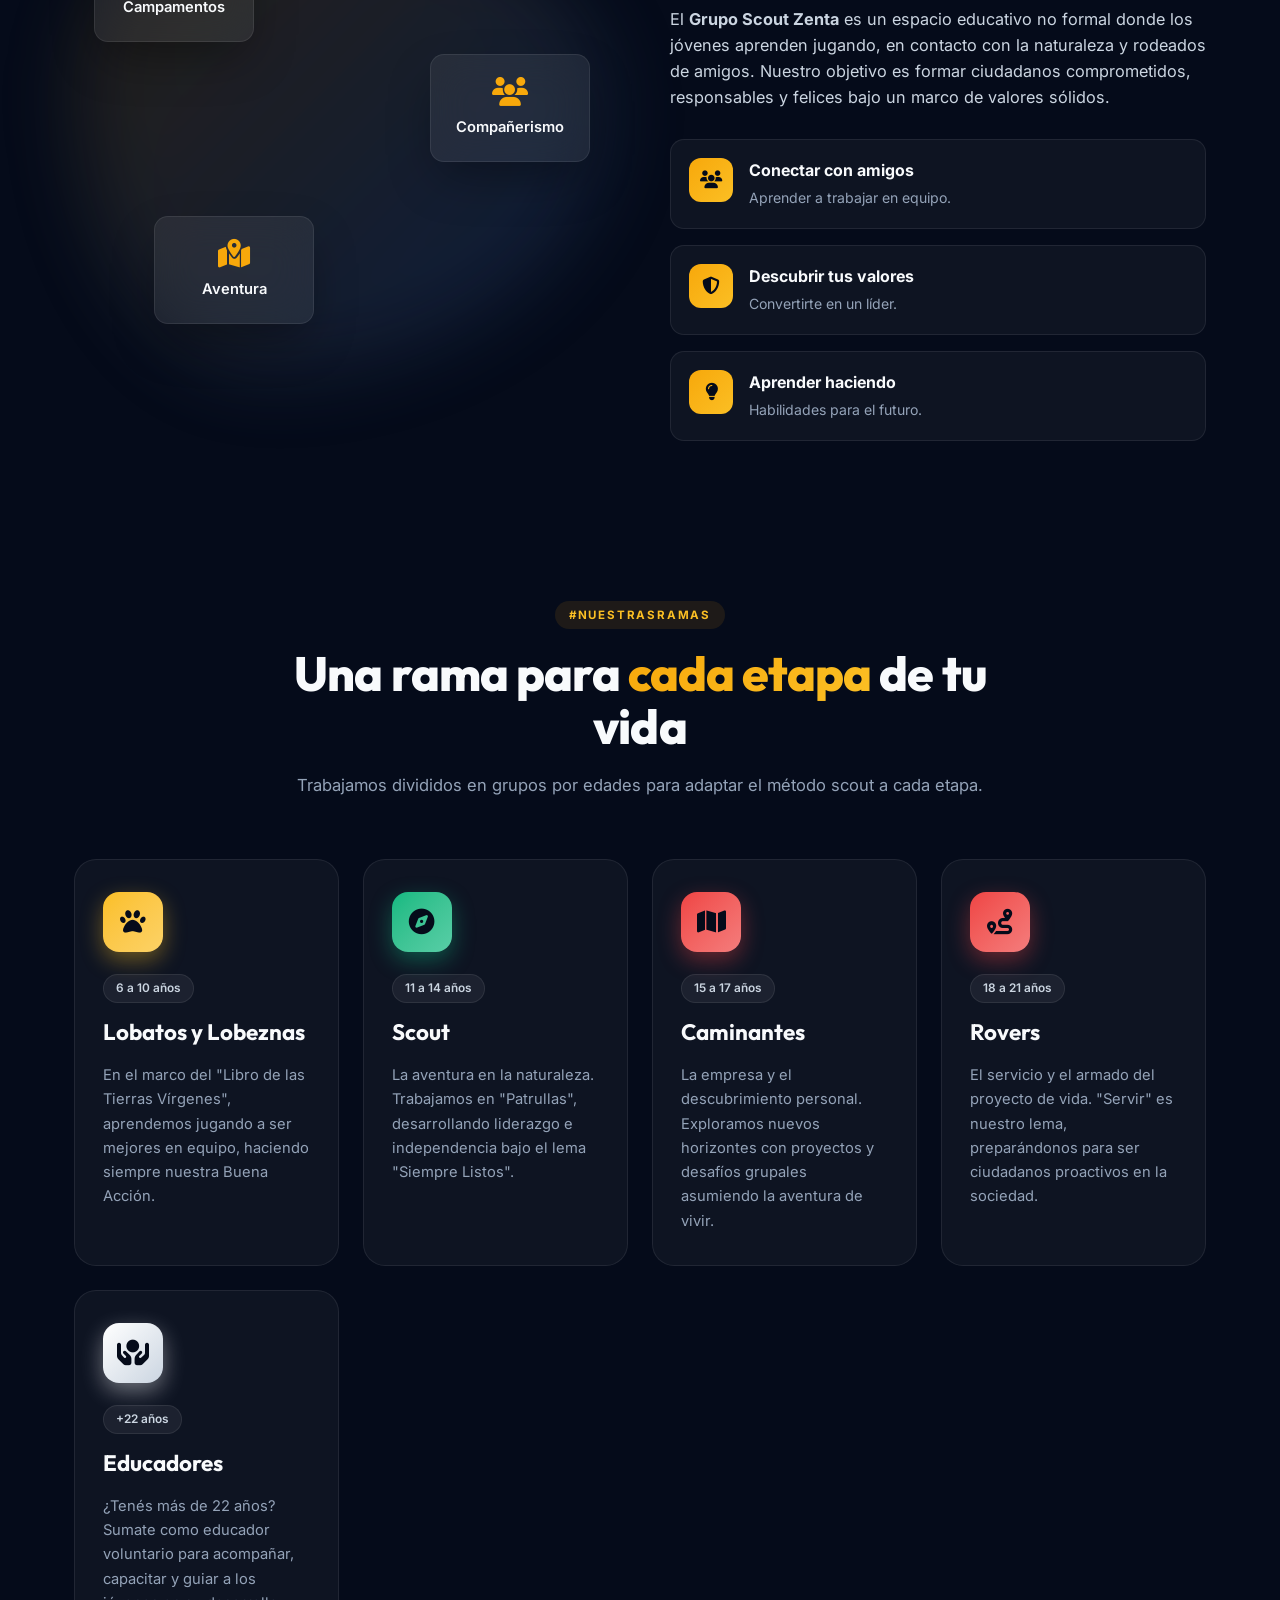
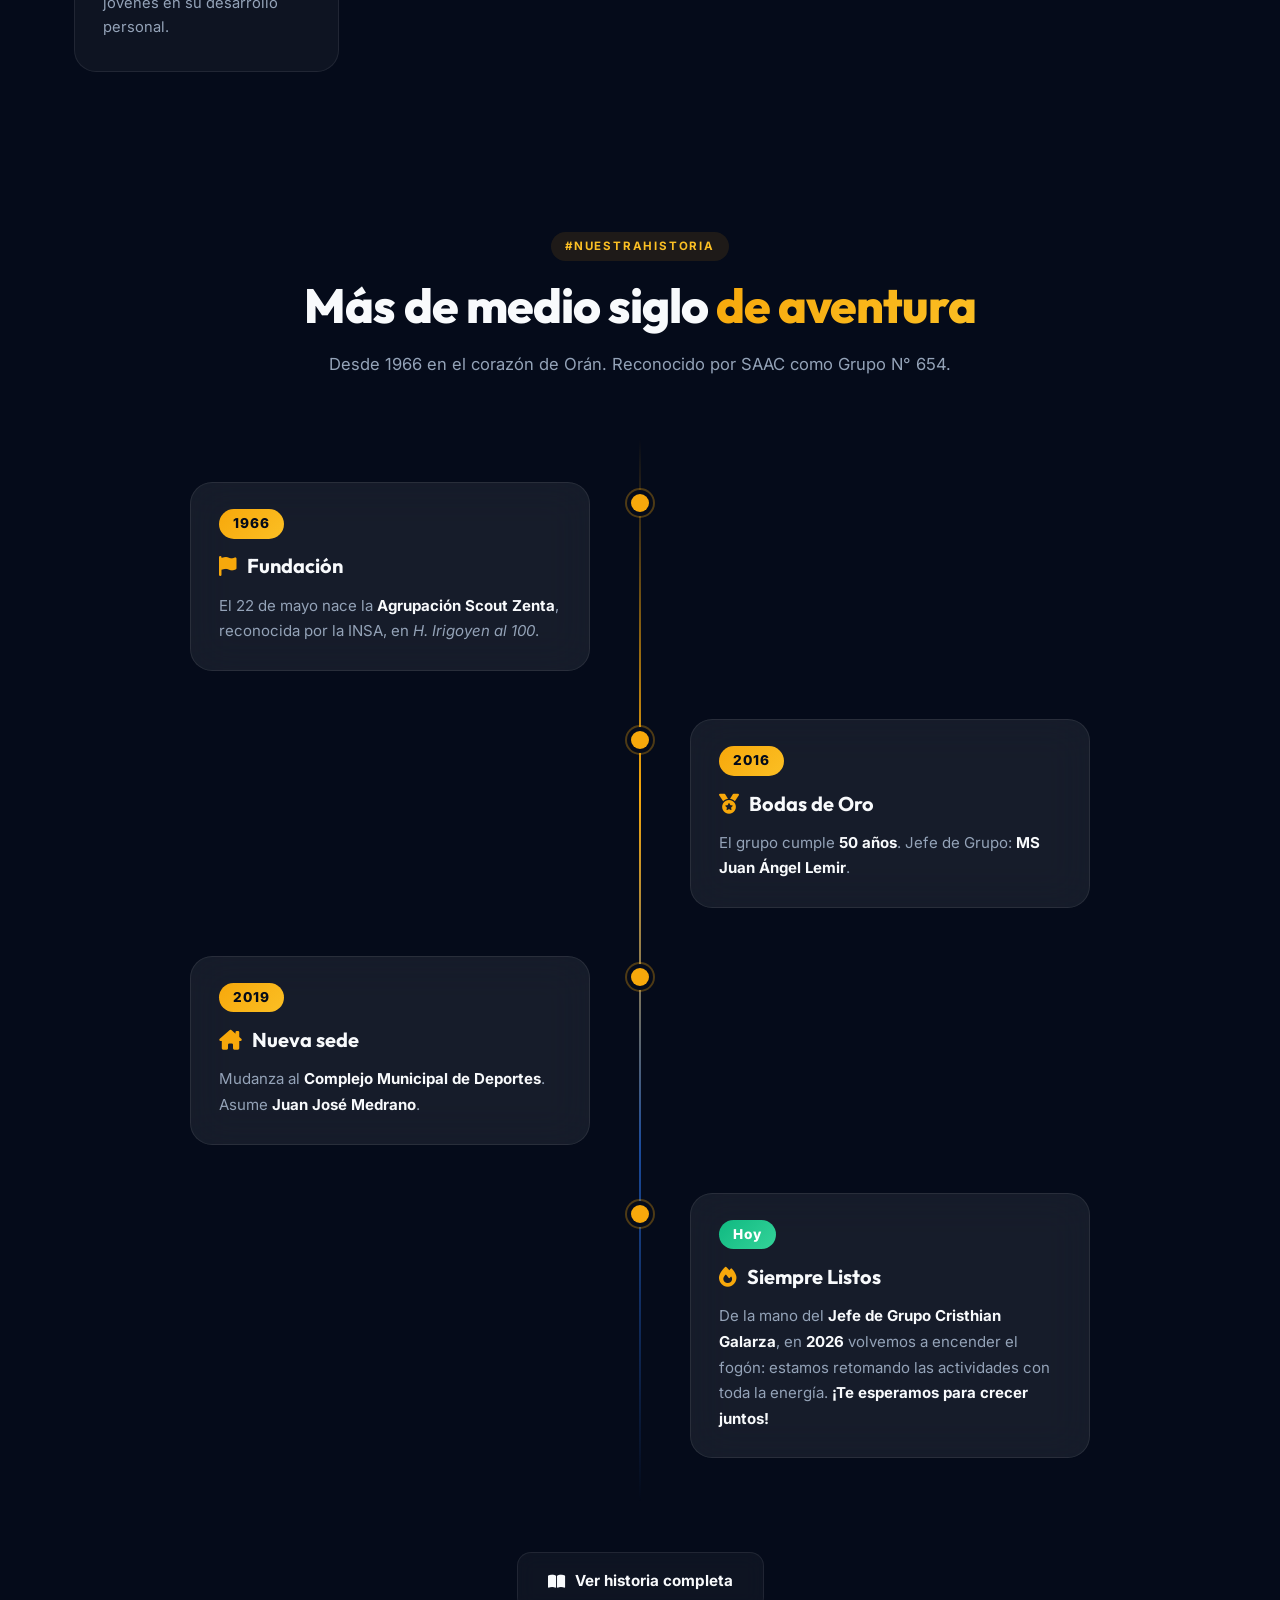
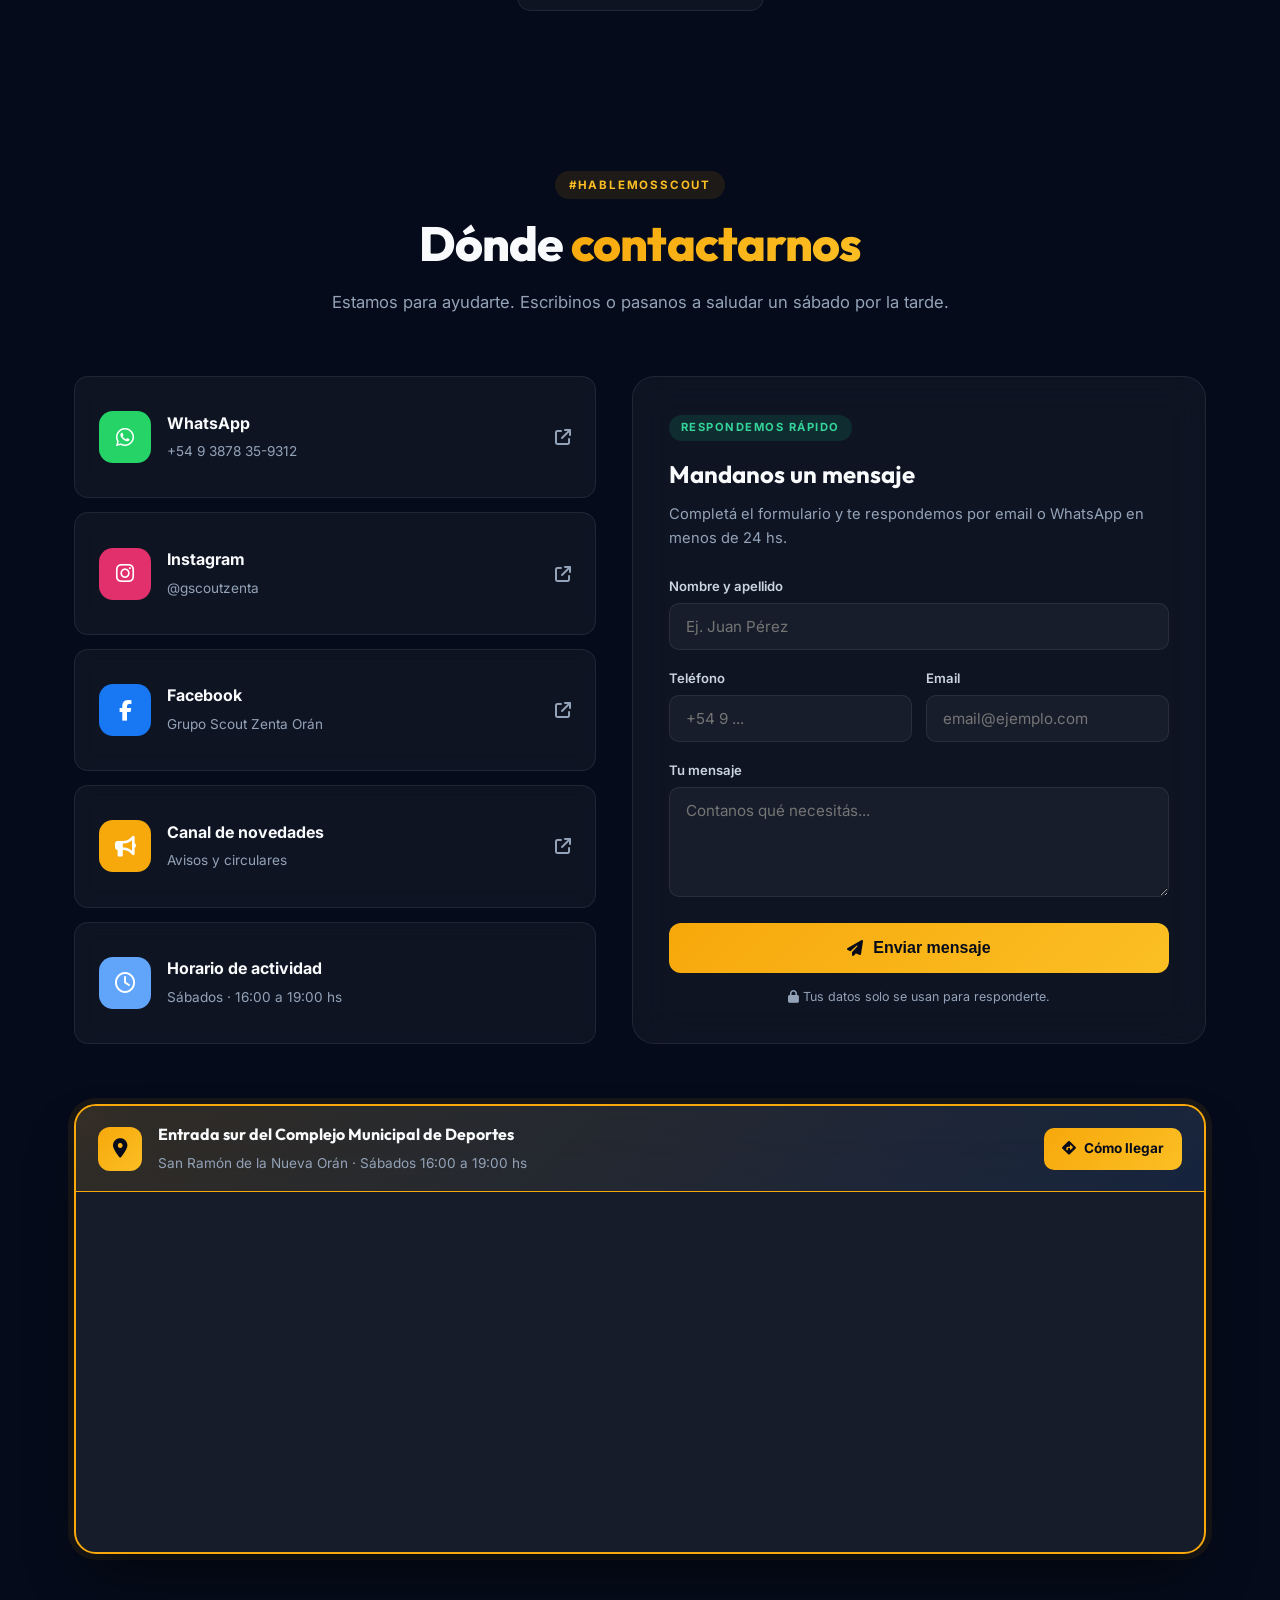
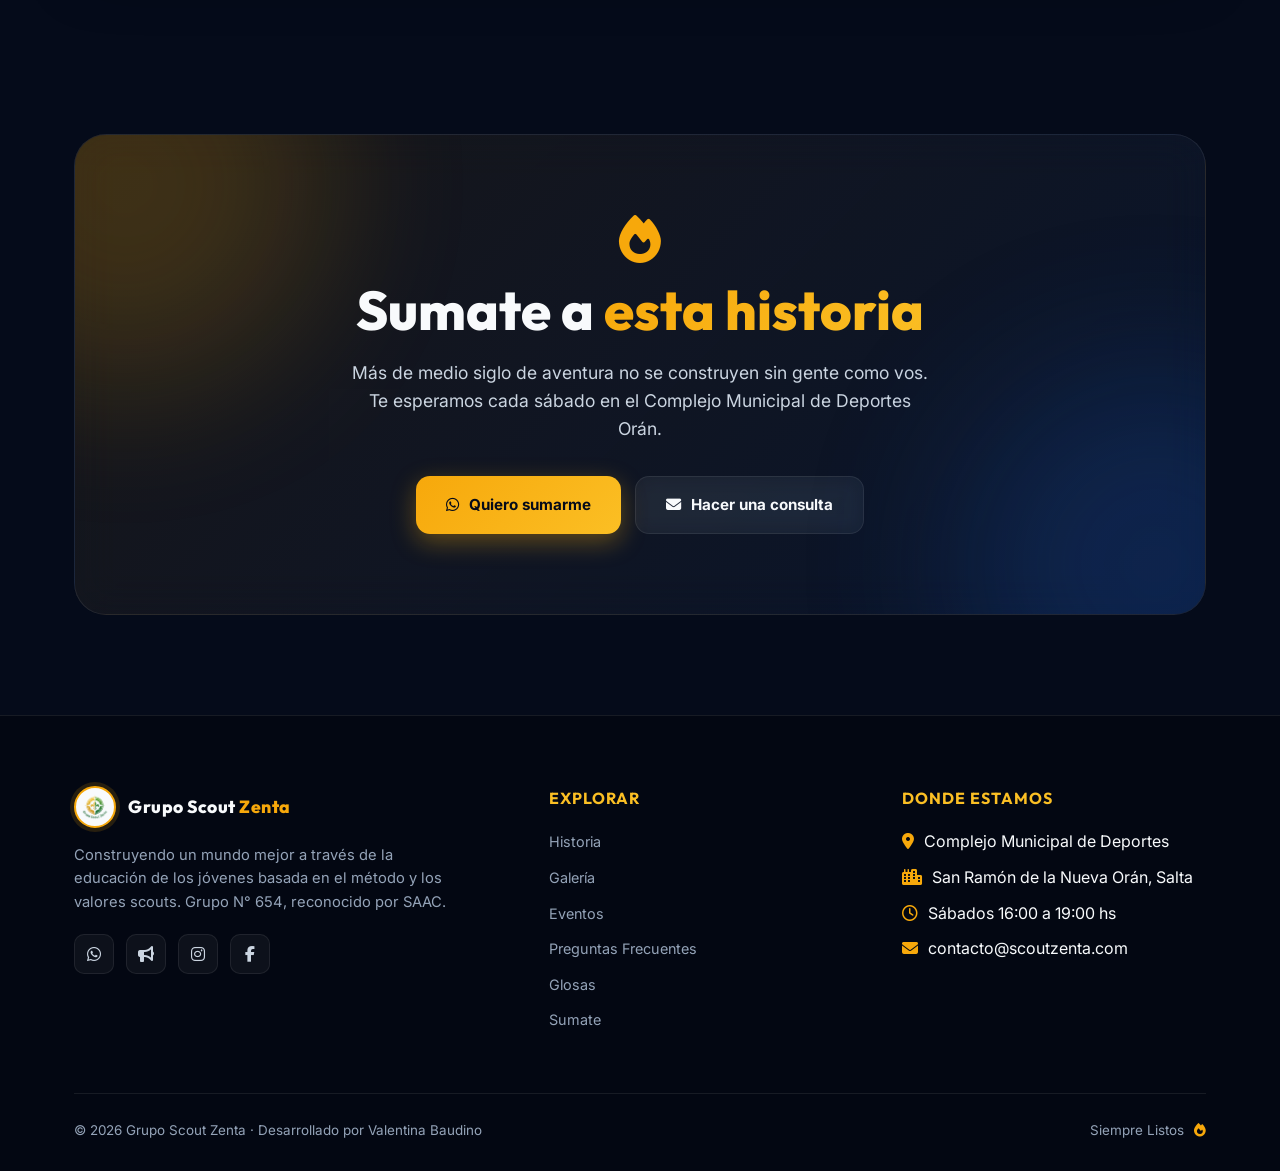
==== commit 0a2c44bc: "Acceso -> directo al login del panel (/login/)" ====
--- a/index.html
+++ b/index.html
@@ -696,7 +696,7 @@
         <li><a href="faq.html">FAQ</a></li>
       </ul>
       <div style="display:flex; gap:10px; align-items:center;">
-        <a href="https://panel.scoutzenta.com" class="nav-access"><i class="fa-solid fa-right-to-bracket"></i> Acceso</a>
+        <a href="https://panel.scoutzenta.com/login/" class="nav-access"><i class="fa-solid fa-right-to-bracket"></i> Acceso</a>
         <a href="#contacto" class="nav-cta">
           <i class="fa-solid fa-fire"></i> Sumate
         </a>
@@ -715,7 +715,7 @@
       <li><a href="faq.html"><i class="fa-solid fa-circle-question"></i> FAQ</a></li>
       <li><a href="glosas.html"><i class="fa-solid fa-feather-pointed"></i> Glosas</a></li>
     </ul>
-    <a href="https://panel.scoutzenta.com" class="mobile-access"><i class="fa-solid fa-right-to-bracket"></i> Acceso inscriptos</a>
+    <a href="https://panel.scoutzenta.com/login/" class="mobile-access"><i class="fa-solid fa-right-to-bracket"></i> Acceso inscriptos</a>
     <a href="#contacto" class="mobile-cta">
       <i class="fa-solid fa-fire"></i> Sumate
     </a>
